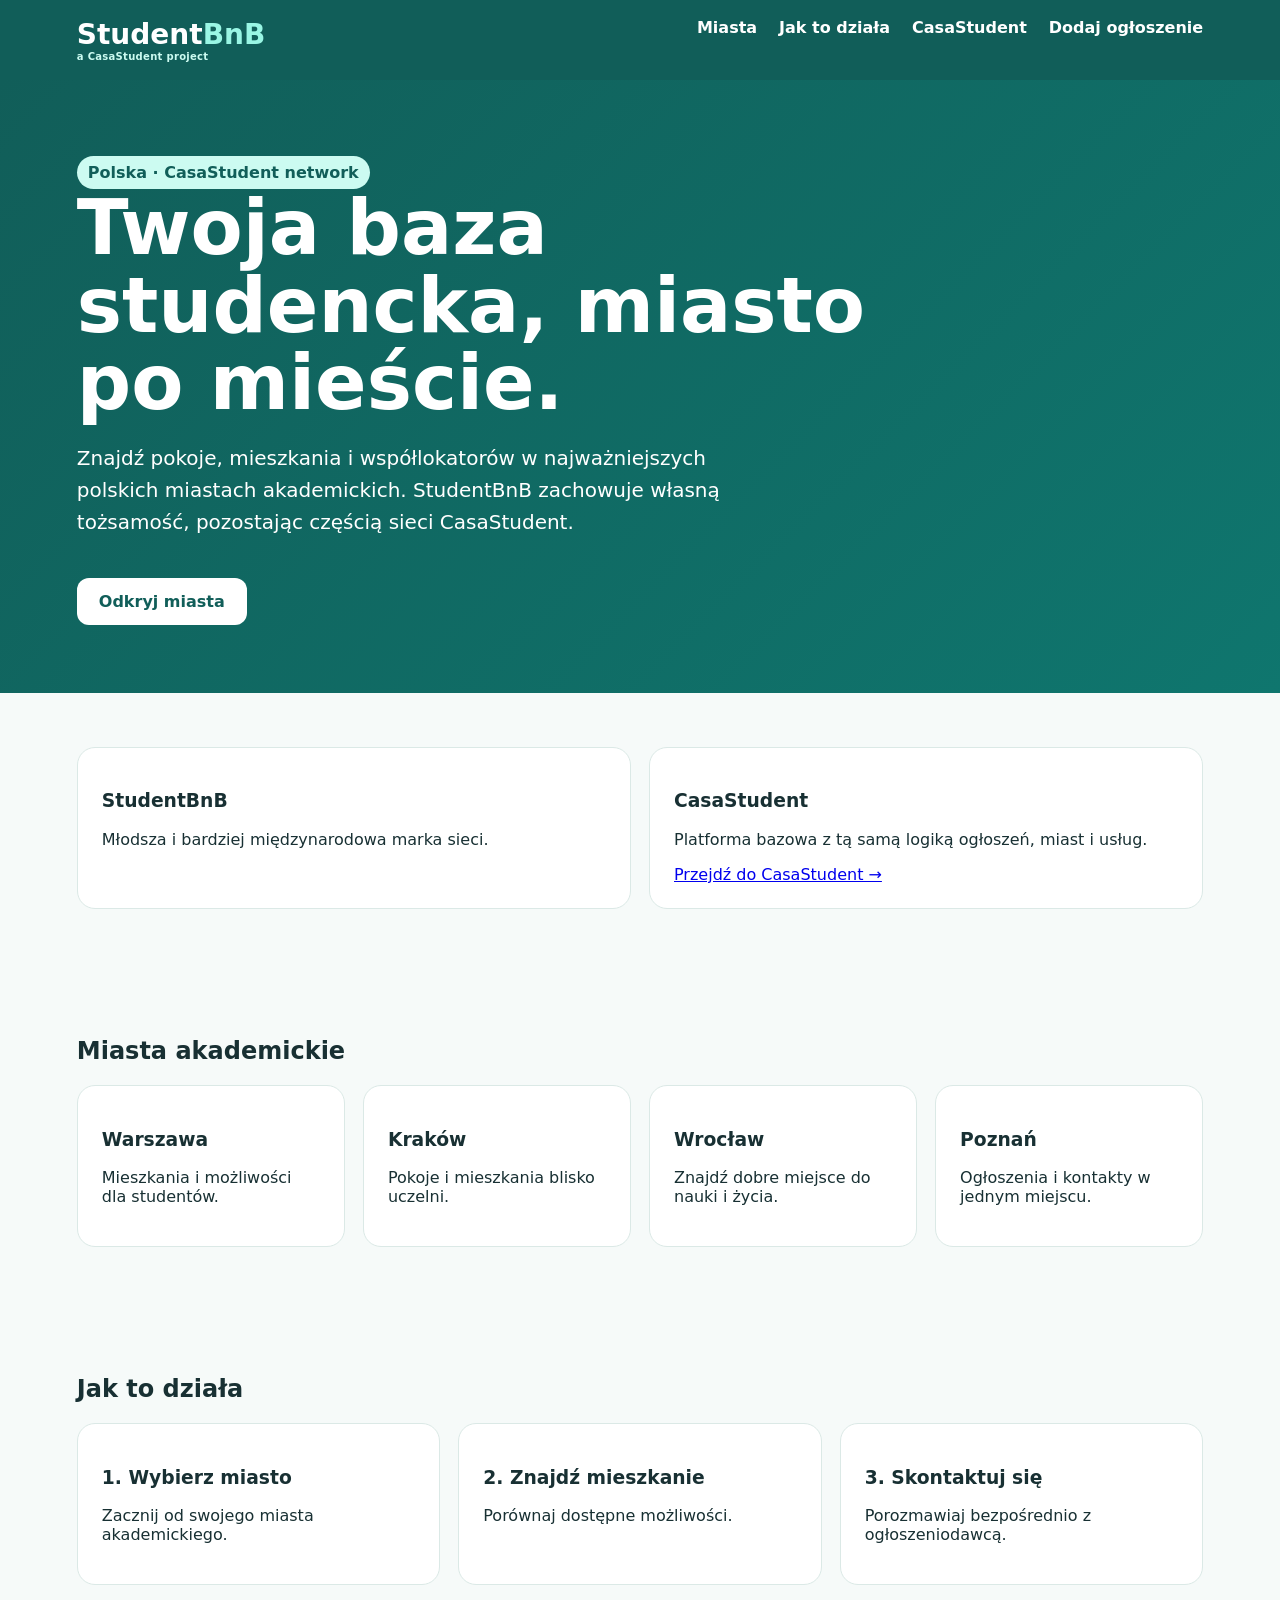
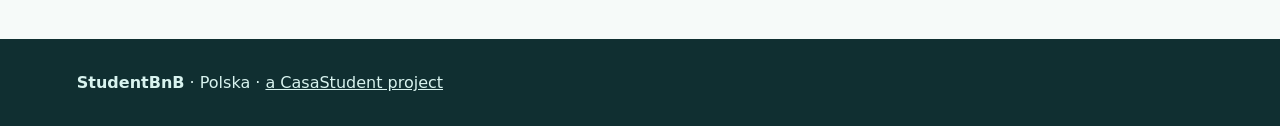
==== index.html @ 5cdc747b "Link StudentBnB Poland to CasaStudent family" ====
<!doctype html><html lang="pl"><head><meta charset="utf-8"><meta name="viewport" content="width=device-width,initial-scale=1"><meta name="theme-color" content="#0F766E"><title>StudentBnB Polska — a CasaStudent project</title><link rel="stylesheet" href="assets/css/style.css"></head><body><header><div class="brand">Student<span>BnB</span><small style="display:block;font-size:10px;font-weight:600;letter-spacing:.03em;color:#ccfbf1">a CasaStudent project</small></div><nav><a href="#miasta">Miasta</a><a href="#jak">Jak to działa</a><a href="https://casastudent.pl/">CasaStudent</a><a href="https://casastudent.pl/pubblica.html">Dodaj ogłoszenie</a></nav></header><main><section class="hero"><span class="pill">Polska · CasaStudent network</span><h1>Twoja baza studencka, miasto po mieście.</h1><p>Znajdź pokoje, mieszkania i współlokatorów w najważniejszych polskich miastach akademickich. StudentBnB zachowuje własną tożsamość, pozostając częścią sieci CasaStudent.</p><a class="cta" href="#miasta">Odkryj miasta</a></section><section class="section"><div class="grid"><article class="card"><h3>StudentBnB</h3><p>Młodsza i bardziej międzynarodowa marka sieci.</p></article><article class="card"><h3>CasaStudent</h3><p>Platforma bazowa z tą samą logiką ogłoszeń, miast i usług.</p><a href="https://casastudent.pl/">Przejdź do CasaStudent →</a></article></div></section><section class="section" id="miasta"><h2>Miasta akademickie</h2><div class="grid"><article class="card"><h3>Warszawa</h3><p>Mieszkania i możliwości dla studentów.</p></article><article class="card"><h3>Kraków</h3><p>Pokoje i mieszkania blisko uczelni.</p></article><article class="card"><h3>Wrocław</h3><p>Znajdź dobre miejsce do nauki i życia.</p></article><article class="card"><h3>Poznań</h3><p>Ogłoszenia i kontakty w jednym miejscu.</p></article></div></section><section class="section" id="jak"><h2>Jak to działa</h2><div class="grid"><article class="card"><h3>1. Wybierz miasto</h3><p>Zacznij od swojego miasta akademickiego.</p></article><article class="card"><h3>2. Znajdź mieszkanie</h3><p>Porównaj dostępne możliwości.</p></article><article class="card"><h3>3. Skontaktuj się</h3><p>Porozmawiaj bezpośrednio z ogłoszeniodawcą.</p></article></div></section></main><footer><strong>StudentBnB</strong> · Polska · <a style="color:inherit" href="https://casastudent.pl/">a CasaStudent project</a></footer></body></html>
---- assets/css/style.css ----
:root{--primary:#0F766E;--primary-dark:#115E59;--primary-light:#CCFBF1;--accent:#F97360;--ink:#183033;--bg:#f6faf9}*{box-sizing:border-box}body{margin:0;font-family:Inter,system-ui,sans-serif;background:var(--bg);color:var(--ink)}header{background:var(--primary-dark);color:#fff;padding:18px 6vw;display:flex;justify-content:space-between}.brand{font-size:28px;font-weight:800}.brand span{color:#99f6e4}nav a{color:#fff;text-decoration:none;margin-left:22px;font-weight:600}.hero{padding:76px 6vw 68px;background:linear-gradient(135deg,var(--primary-dark),var(--primary));color:#fff}.hero h1{max-width:820px;font-size:clamp(42px,6vw,76px);line-height:1.02;margin:0 0 18px}.hero p{max-width:680px;font-size:20px;line-height:1.6}.cta{display:inline-block;margin-top:20px;padding:14px 22px;background:#fff;color:var(--primary-dark);border-radius:12px;text-decoration:none;font-weight:800}.section{padding:54px 6vw}.grid{display:grid;grid-template-columns:repeat(auto-fit,minmax(220px,1fr));gap:18px}.card{background:#fff;border:1px solid #dbe9e6;border-radius:18px;padding:24px}.pill{display:inline-block;background:var(--primary-light);color:var(--primary-dark);padding:7px 11px;border-radius:999px;font-weight:700}footer{padding:34px 6vw;background:#102f31;color:#d8f3ef}@media(max-width:700px){header{flex-direction:column;gap:14px}nav a{margin:0 18px 0 0}}
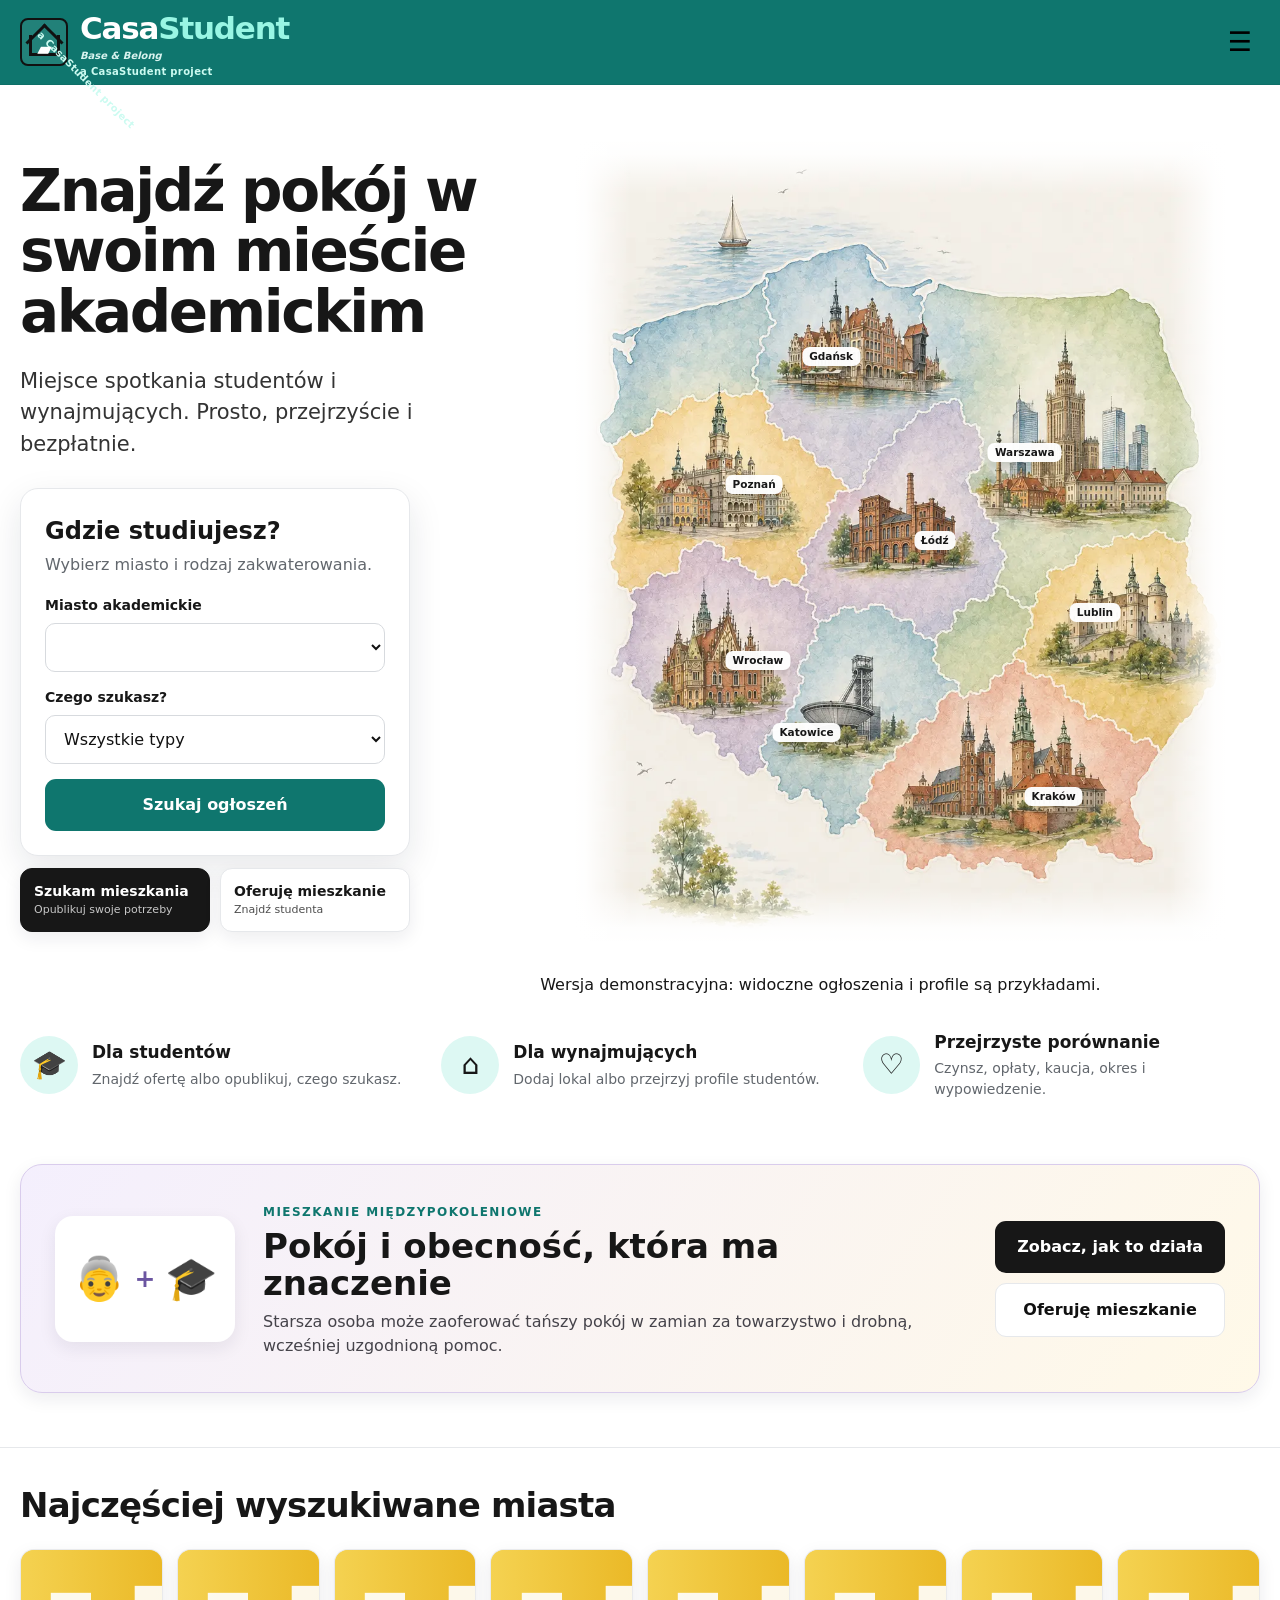
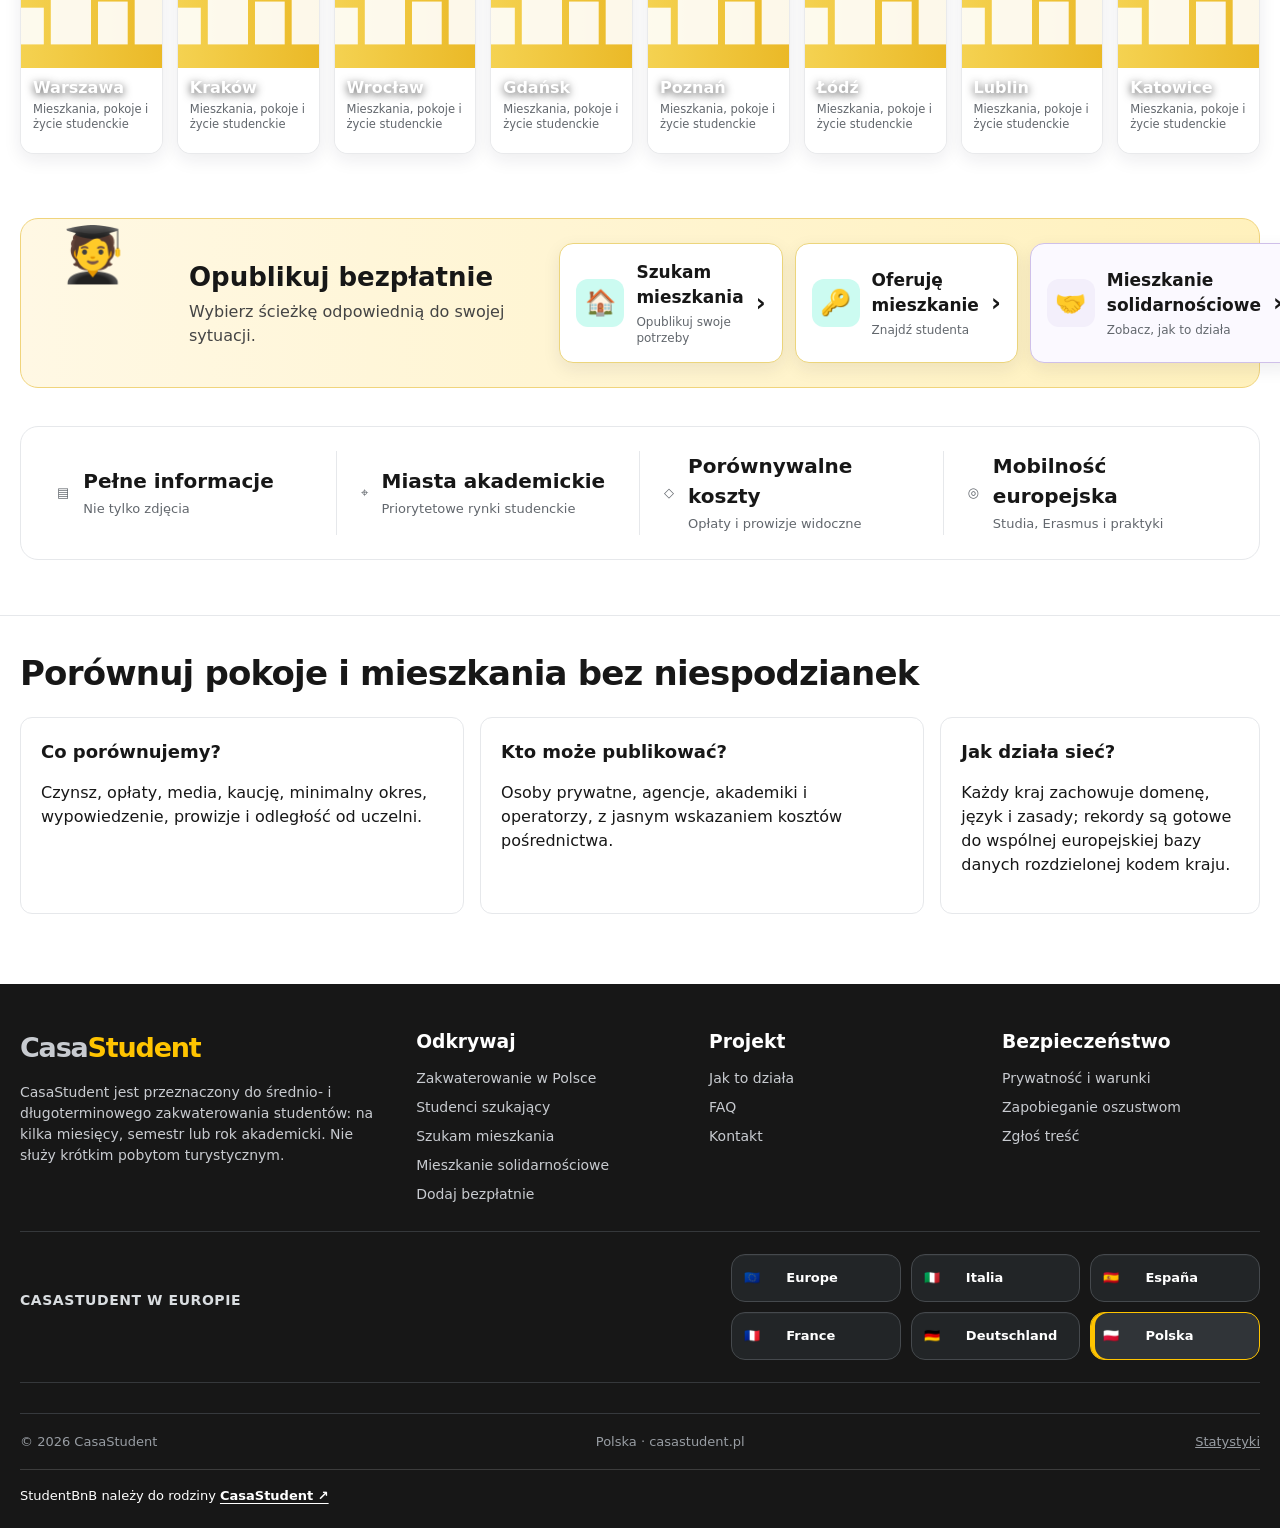
==== commit d0291e73: "Sync full CasaStudent structure with StudentBnB branding [skip ci]" ====
--- a/index.html
+++ b/index.html
@@ -1 +1,17 @@
-<!doctype html><html lang="pl"><head><meta charset="utf-8"><meta name="viewport" content="width=device-width,initial-scale=1"><meta name="theme-color" content="#0F766E"><title>StudentBnB Polska — a CasaStudent project</title><link rel="stylesheet" href="assets/css/style.css"></head><body><header><div class="brand">Student<span>BnB</span><small style="display:block;font-size:10px;font-weight:600;letter-spacing:.03em;color:#ccfbf1">a CasaStudent project</small></div><nav><a href="#miasta">Miasta</a><a href="#jak">Jak to działa</a><a href="https://casastudent.pl/">CasaStudent</a><a href="https://casastudent.pl/pubblica.html">Dodaj ogłoszenie</a></nav></header><main><section class="hero"><span class="pill">Polska · CasaStudent network</span><h1>Twoja baza studencka, miasto po mieście.</h1><p>Znajdź pokoje, mieszkania i współlokatorów w najważniejszych polskich miastach akademickich. StudentBnB zachowuje własną tożsamość, pozostając częścią sieci CasaStudent.</p><a class="cta" href="#miasta">Odkryj miasta</a></section><section class="section"><div class="grid"><article class="card"><h3>StudentBnB</h3><p>Młodsza i bardziej międzynarodowa marka sieci.</p></article><article class="card"><h3>CasaStudent</h3><p>Platforma bazowa z tą samą logiką ogłoszeń, miast i usług.</p><a href="https://casastudent.pl/">Przejdź do CasaStudent →</a></article></div></section><section class="section" id="miasta"><h2>Miasta akademickie</h2><div class="grid"><article class="card"><h3>Warszawa</h3><p>Mieszkania i możliwości dla studentów.</p></article><article class="card"><h3>Kraków</h3><p>Pokoje i mieszkania blisko uczelni.</p></article><article class="card"><h3>Wrocław</h3><p>Znajdź dobre miejsce do nauki i życia.</p></article><article class="card"><h3>Poznań</h3><p>Ogłoszenia i kontakty w jednym miejscu.</p></article></div></section><section class="section" id="jak"><h2>Jak to działa</h2><div class="grid"><article class="card"><h3>1. Wybierz miasto</h3><p>Zacznij od swojego miasta akademickiego.</p></article><article class="card"><h3>2. Znajdź mieszkanie</h3><p>Porównaj dostępne możliwości.</p></article><article class="card"><h3>3. Skontaktuj się</h3><p>Porozmawiaj bezpośrednio z ogłoszeniodawcą.</p></article></div></section></main><footer><strong>StudentBnB</strong> · Polska · <a style="color:inherit" href="https://casastudent.pl/">a CasaStudent project</a></footer></body></html>+<!doctype html><html lang="pl"><head><meta charset="utf-8"><meta name="viewport" content="width=device-width,initial-scale=1"><meta name="theme-color" content="#0F766E"><link rel="stylesheet" href="assets/css/style.css"><link rel="stylesheet" href="assets/css/country.css?v=20260829-city-image-fix"><link rel="stylesheet" href="assets/css/poland-map-fix.css?v=20260826-map1"><title>Znajdź pokój w swoim mieście akademickim | CasaStudent</title><meta name="description" content="Miejsce spotkania studentów i wynajmujących. Prosto, przejrzyście i bezpłatnie."><link rel="canonical" href="https://casastudent.pl/"><link rel="stylesheet" href="assets/css/studentbnb-brand.css?v=1"></head><body><header class="site-header"><div class="container header-inner">
+<a class="brand" href="index.html" aria-label="CasaStudent home"><span class="brand-icon" aria-hidden="true"><span class="brand-cap">▰</span></span><span>Student<strong>BnB</strong><small>Znajdź pokój. Poznaj swoje miasto.</small></span></a>
+<button class="menu-button" aria-label="Menu" aria-expanded="false">☰</button>
+<nav class="main-nav" aria-label="Główna nawigacja"><a href="index.html#how">Jak to działa</a><a href="studenci.html">Studenci szukający</a><a class="nav-social-link" href="mieszkanie-miedzypokoleniowe.html">Mieszkanie solidarnościowe</a><a href="index.html#faq">FAQ</a><a href="index.html#contact">Kontakt</a><a class="nav-feature-link" href="szukam.html">Szukam mieszkania</a><a class="header-cta" href="dodaj-ogloszenie.html">Dodaj bezpłatnie</a><a class="account-link" href="#" data-login>♙ <span data-account-label>Zaloguj się</span></a></nav>
+</div></header><main><section class="home-hero"><div class="container hero-grid"><div class="hero-copy"><h1>Znajdź pokój w swoim mieście akademickim</h1><p>Miejsce spotkania studentów i wynajmujących. Prosto, przejrzyście i bezpłatnie.</p><form class="search-card" id="home-search"><h2>Gdzie studiujesz?</h2><p>Wybierz miasto i rodzaj zakwaterowania.</p><div class="field"><label for="home-city">Miasto akademickie</label><select id="home-city" name="city"></select></div><div class="field"><label for="home-type">Czego szukasz?</label><select id="home-type" name="type"><option value="">Wszystkie typy</option><option value="Pokój jednoosobowy">Pokój jednoosobowy</option><option value="Miejsce w pokoju współdzielonym">Miejsce w pokoju współdzielonym</option><option value="Kawalerka">Kawalerka</option><option value="Mieszkanie jednopokojowe">Mieszkanie jednopokojowe</option><option value="Mieszkanie">Mieszkanie</option></select></div><button class="btn btn-yellow btn-block" type="submit">Szukaj ogłoszeń</button></form><div class="hero-market-actions"><a href="szukam.html"><strong>Szukam mieszkania</strong><small>Opublikuj swoje potrzeby</small></a><a href="dodaj-ogloszenie.html"><strong>Oferuję mieszkanie</strong><small>Znajdź studenta</small></a></div></div>
+<div class="map-stage country-market-map"><div class="market-map-top"><div><h2>Rynki akademickie w Polsce</h2><p>Szybki dostęp do miast wybranych do pierwszego uruchomienia.</p></div><span class="market-country-code">PL</span></div><div class="market-map-canvas"><div class="market-map-visual" style="--map-ratio:1024 / 1260"><img class="market-map-image" src="assets/img/country-map-watercolor-v2.webp?v=20260824-map2" alt="Ilustrowana akwarelowa mapa Polski z głównymi miastami akademickimi i zabytkami" draggable="false" decoding="async"><a class="map-city-marker label-left" style="--x:45.00%;--y:27.00%" href="miasto.html?city=gdansk" aria-label="Gdańsk" title="Gdańsk"><span>Gdańsk</span></a><a class="map-city-marker label-right" style="--x:22.00%;--y:43.00%" href="miasto.html?city=poznan" aria-label="Poznań" title="Poznań"><span>Poznań</span></a><a class="map-city-marker label-left" style="--x:76.00%;--y:39.00%" href="miasto.html?city=warszawa" aria-label="Warszawa" title="Warszawa"><span>Warszawa</span></a><a class="map-city-marker label-right" style="--x:51.00%;--y:50.00%" href="miasto.html?city=lodz" aria-label="Łódź" title="Łódź"><span>Łódź</span></a><a class="map-city-marker label-right" style="--x:22.00%;--y:65.00%" href="miasto.html?city=wroclaw" aria-label="Wrocław" title="Wrocław"><span>Wrocław</span></a><a class="map-city-marker label-left" style="--x:85.00%;--y:59.00%" href="miasto.html?city=lublin" aria-label="Lublin" title="Lublin"><span>Lublin</span></a><a class="map-city-marker label-left" style="--x:42.00%;--y:74.00%" href="miasto.html?city=katowice" aria-label="Katowice" title="Katowice"><span>Katowice</span></a><a class="map-city-marker label-right" style="--x:68.00%;--y:82.00%" href="miasto.html?city=krakow" aria-label="Kraków" title="Kraków"><span>Kraków</span></a></div></div><div class="market-map-note"><strong>Gotowe do wspólnej europejskiej bazy danych</strong><span>countryCode = PL</span></div></div></div>
+<div class="container value-strip" id="how"><div class="value-item"><span class="icon-circle">🎓</span><div><h3>Dla studentów</h3><p>Znajdź ofertę albo opublikuj, czego szukasz.</p></div></div><div class="value-item"><span class="icon-circle">⌂</span><div><h3>Dla wynajmujących</h3><p>Dodaj lokal albo przejrzyj profile studentów.</p></div></div><div class="value-item"><span class="icon-circle">♡</span><div><h3>Przejrzyste porównanie</h3><p>Czynsz, opłaty, kaucja, okres i wypowiedzenie.</p></div></div></div></section>
+<section class="solidarity-home"><div class="container solidarity-home-grid"><div class="solidarity-visual" aria-hidden="true"><span>👵</span><b>+</b><span>🎓</span></div><div><span class="kicker">Mieszkanie międzypokoleniowe</span><h2>Pokój i obecność, która ma znaczenie</h2><p>Starsza osoba może zaoferować tańszy pokój w zamian za towarzystwo i drobną, wcześniej uzgodnioną pomoc.</p></div><div class="solidarity-actions"><a class="btn btn-dark" href="mieszkanie-miedzypokoleniowe.html">Zobacz, jak to działa</a><a class="btn btn-white" href="dodaj-ogloszenie.html?formula=intergenerational">Oferuję mieszkanie</a></div></div></section>
+<section class="city-section"><div class="container"><h2 class="section-title">Najczęściej wyszukiwane miasta</h2><div class="city-grid"><a class="city-card" href="miasto.html?city=warszawa"><img src="assets/img/room-1.webp" alt=""><strong>Warszawa</strong></a><a class="city-card" href="miasto.html?city=krakow"><img src="assets/img/room-2.webp" alt=""><strong>Kraków</strong></a><a class="city-card" href="miasto.html?city=wroclaw"><img src="assets/img/room-3.webp" alt=""><strong>Wrocław</strong></a><a class="city-card" href="miasto.html?city=gdansk"><img src="assets/img/room-4.webp" alt=""><strong>Gdańsk</strong></a><a class="city-card" href="miasto.html?city=poznan"><img src="assets/img/room-5.webp" alt=""><strong>Poznań</strong></a><a class="city-card" href="miasto.html?city=lodz"><img src="assets/img/room-6.webp" alt=""><strong>Łódź</strong></a><a class="city-card" href="miasto.html?city=lublin"><img src="assets/img/room-7.webp" alt=""><strong>Lublin</strong></a><a class="city-card" href="miasto.html?city=katowice"><img src="assets/img/room-1.webp" alt=""><strong>Katowice</strong></a></div></div></section>
+<section class="container"><div class="publish-banner"><div class="student-illustration" aria-hidden="true" style="background:none;font-size:54px">🧑‍🎓</div><div><h3>Opublikuj bezpłatnie</h3><p>Wybierz ścieżkę odpowiednią do swojej sytuacji.</p></div><div class="publish-choice-grid"><a class="publish-choice" href="szukam.html"><span class="choice-icon">🏠</span><span><strong>Szukam mieszkania</strong><small>Opublikuj swoje potrzeby</small></span><b>›</b></a><a class="publish-choice" href="dodaj-ogloszenie.html"><span class="choice-icon">🔑</span><span><strong>Oferuję mieszkanie</strong><small>Znajdź studenta</small></span><b>›</b></a><a class="publish-choice solidarity-choice" href="mieszkanie-miedzypokoleniowe.html"><span class="choice-icon">🤝</span><span><strong>Mieszkanie solidarnościowe</strong><small>Zobacz, jak to działa</small></span><b>›</b></a></div></div>
+<div class="stats-strip"><div class="stat"><span class="stat-icon">▤</span><div><strong>Pełne informacje</strong><span>Nie tylko zdjęcia</span></div></div><div class="stat"><span class="stat-icon">⌖</span><div><strong>Miasta akademickie</strong><span>Priorytetowe rynki studenckie</span></div></div><div class="stat"><span class="stat-icon">◇</span><div><strong>Porównywalne koszty</strong><span>Opłaty i prowizje widoczne</span></div></div><div class="stat"><span class="stat-icon">◎</span><div><strong>Mobilność europejska</strong><span>Studia, Erasmus i praktyki</span></div></div></div></section>
+<section class="city-section" id="faq"><div class="container"><h2 class="section-title">Porównuj pokoje i mieszkania bez niespodzianek</h2><div class="detail-grid"><article class="info-card"><h2>Co porównujemy?</h2><p>Czynsz, opłaty, media, kaucję, minimalny okres, wypowiedzenie, prowizje i odległość od uczelni.</p></article><article class="info-card"><h2>Kto może publikować?</h2><p>Osoby prywatne, agencje, akademiki i operatorzy, z jasnym wskazaniem kosztów pośrednictwa.</p></article><article class="info-card"><h2>Jak działa sieć?</h2><p>Każdy kraj zachowuje domenę, język i zasady; rekordy są gotowe do wspólnej europejskiej bazy danych rozdzielonej kodem kraju.</p></article></div></div></section></main><footer class="site-footer" id="contact"><div class="container"><div class="footer-grid">
+<div><a class="brand" href="index.html" style="font-size:27px"><span>Student<strong>BnB</strong></span></a><p>Miejsce spotkania studentów i wynajmujących. Prosto, przejrzyście i bezpłatnie.</p></div>
+<div><h3>Odkrywaj</h3><div class="footer-links"><a href="miasto.html">Zakwaterowanie w Polsce</a><a href="studenci.html">Studenci szukający</a><a href="szukam.html">Szukam mieszkania</a><a href="mieszkanie-miedzypokoleniowe.html">Mieszkanie solidarnościowe</a><a href="dodaj-ogloszenie.html">Dodaj bezpłatnie</a></div></div>
+<div><h3>Projekt</h3><div class="footer-links"><a href="index.html#how">Jak to działa</a><a href="index.html#faq">FAQ</a><a href="index.html#contact">Kontakt</a></div></div>
+<div><h3>Bezpieczeństwo</h3><div class="footer-links"><a href="prywatnosc.html">Prywatność i warunki</a><a href="prywatnosc.html#security">Zapobieganie oszustwom</a><a href="mailto:zgloszenia@casastudent.pl">Zgłoś treść</a></div></div>
+</div><div class="footer-international"><strong>CasaStudent w Europie</strong><div class="footer-country-links" data-network></div></div><div class="footer-bottom"><span>© 2026 CasaStudent</span><span>Polska · casastudent.pl</span></div></div></footer><div class="modal-backdrop" id="login-modal" role="dialog" aria-modal="true" aria-labelledby="login-title"><div class="modal"><button class="modal-close" data-close-modal aria-label="Zamknij">×</button><h2 id="login-title">Zaloguj się</h2><p>Sprawdź email, aby zakończyć weryfikację.</p><form id="login-form"><div class="field"><label for="login-email">Email</label><input id="login-email" name="email" type="email" required autocomplete="email" placeholder="name@email.com"></div><button class="btn btn-yellow btn-block" type="submit">Potwierdź i kontynuuj</button></form></div></div><div id="toast" class="toast" role="status" aria-live="polite"></div><script src="assets/js/config.js?v=20260830-single-city-photo"></script><script src="assets/js/data.js"></script><script src="assets/js/api.js"></script><script src="assets/js/app.js?v=20260828-footer-links"></script><script src="assets/js/studentbnb-brand.js?v=1"></script></body></html>
--- a/assets/css/style.css
+++ b/assets/css/style.css
@@ -1 +1,542 @@
-:root{--primary:#0F766E;--primary-dark:#115E59;--primary-light:#CCFBF1;--accent:#F97360;--ink:#183033;--bg:#f6faf9}*{box-sizing:border-box}body{margin:0;font-family:Inter,system-ui,sans-serif;background:var(--bg);color:var(--ink)}header{background:var(--primary-dark);color:#fff;padding:18px 6vw;display:flex;justify-content:space-between}.brand{font-size:28px;font-weight:800}.brand span{color:#99f6e4}nav a{color:#fff;text-decoration:none;margin-left:22px;font-weight:600}.hero{padding:76px 6vw 68px;background:linear-gradient(135deg,var(--primary-dark),var(--primary));color:#fff}.hero h1{max-width:820px;font-size:clamp(42px,6vw,76px);line-height:1.02;margin:0 0 18px}.hero p{max-width:680px;font-size:20px;line-height:1.6}.cta{display:inline-block;margin-top:20px;padding:14px 22px;background:#fff;color:var(--primary-dark);border-radius:12px;text-decoration:none;font-weight:800}.section{padding:54px 6vw}.grid{display:grid;grid-template-columns:repeat(auto-fit,minmax(220px,1fr));gap:18px}.card{background:#fff;border:1px solid #dbe9e6;border-radius:18px;padding:24px}.pill{display:inline-block;background:var(--primary-light);color:var(--primary-dark);padding:7px 11px;border-radius:999px;font-weight:700}footer{padding:34px 6vw;background:#102f31;color:#d8f3ef}@media(max-width:700px){header{flex-direction:column;gap:14px}nav a{margin:0 18px 0 0}}+
+:root{
+  --yellow:#ffc400;
+  --yellow-dark:#e9ad00;
+  --yellow-soft:#fff7d8;
+  --ink:#171717;
+  --muted:#62676d;
+  --line:#e6e8eb;
+  --paper:#ffffff;
+  --green:#159447;
+  --green-soft:#eaf8ef;
+  --orange:#e98200;
+  --orange-soft:#fff2df;
+  --blue:#168bd2;
+  --violet:#6b55a1;
+  --violet-soft:#f3effb;
+  --shadow:0 12px 35px rgba(20,31,45,.10);
+  --shadow-sm:0 6px 18px rgba(20,31,45,.08);
+  --radius:18px;
+  --max:1240px;
+}
+*{box-sizing:border-box}
+html{scroll-behavior:smooth}
+body{margin:0;font-family:Inter,ui-sans-serif,system-ui,-apple-system,BlinkMacSystemFont,"Segoe UI",sans-serif;color:var(--ink);background:#fff;line-height:1.5}
+img{max-width:100%;display:block}
+a{color:inherit;text-decoration:none}
+button,input,select,textarea{font:inherit}
+button{cursor:pointer}
+.container{width:min(var(--max),calc(100% - 40px));margin-inline:auto}
+.visually-hidden{position:absolute!important;width:1px;height:1px;padding:0;margin:-1px;overflow:hidden;clip:rect(0,0,0,0);white-space:nowrap;border:0}
+.hidden{display:none!important}
+
+/* Header */
+.site-header{position:sticky;top:0;z-index:50;background:var(--yellow);border-bottom:1px solid rgba(0,0,0,.06)}
+.header-inner{height:84px;display:flex;align-items:center;gap:28px}
+.brand{display:flex;align-items:center;gap:12px;font-size:31px;font-weight:900;letter-spacing:-1.2px;white-space:nowrap}
+.brand-icon{width:48px;height:48px;border:2.5px solid #111;border-radius:8px;display:grid;place-items:center;position:relative;background:rgba(255,255,255,.08)}
+.brand-icon:before{content:"";width:25px;height:18px;border:3px solid #111;border-top:0;position:absolute;bottom:8px}
+.brand-icon:after{content:"";position:absolute;width:24px;height:24px;border-left:3px solid #111;border-top:3px solid #111;transform:rotate(45deg);top:8px}
+.brand-cap{position:absolute;z-index:2;font-size:19px;top:14px}
+.brand strong{color:white;text-shadow:0 1px 0 rgba(0,0,0,.08)}
+.brand small{display:block;font-size:10px;font-weight:600;letter-spacing:0;color:#373737;margin-top:-4px}
+.main-nav{margin-left:auto;display:flex;align-items:center;gap:18px;font-size:15px;font-weight:650}
+.main-nav a:hover{text-decoration:underline;text-underline-offset:5px}
+.header-cta{background:#fff;padding:15px 22px;border-radius:10px;box-shadow:var(--shadow-sm);font-weight:800!important;text-decoration:none!important}
+.publish-menu{position:relative}
+.publish-menu>.header-cta{display:flex;align-items:center;gap:8px;white-space:nowrap}
+.publish-menu>.header-cta:after{content:"▾";font-size:12px;transition:.18s transform}
+.publish-menu.open>.header-cta:after{transform:rotate(180deg)}
+.publish-choice-menu{position:absolute;right:0;top:calc(100% + 10px);z-index:80;width:340px;padding:8px;background:#fff;border:1px solid var(--line);border-radius:14px;box-shadow:0 18px 45px rgba(20,31,45,.18)}
+.publish-choice-menu[hidden]{display:none}
+.publish-choice-menu a{display:grid;grid-template-columns:42px 1fr auto;align-items:center;gap:11px;padding:13px;border-radius:10px;color:#171717;text-decoration:none!important}
+.publish-choice-menu a:hover,.publish-choice-menu a:focus{background:var(--yellow-soft);text-decoration:none}
+.publish-choice-menu .choice-icon{width:42px;height:42px;border-radius:10px;background:#fff0b8;display:grid;place-items:center;font-size:22px}
+.publish-choice-menu strong{display:block;font-size:15px}
+.publish-choice-menu small{display:block;color:var(--muted);font-weight:500;line-height:1.3;margin-top:2px}
+.publish-choice-menu b{font-size:21px}
+.account-link{display:flex;align-items:center;gap:8px}
+.menu-button{display:none;border:0;background:transparent;font-size:27px;padding:8px}
+
+/* Common */
+.btn{border:0;border-radius:11px;padding:14px 22px;font-weight:800;display:inline-flex;align-items:center;justify-content:center;gap:9px;transition:.2s transform,.2s box-shadow,.2s background}
+.btn:hover{transform:translateY(-1px);box-shadow:var(--shadow-sm)}
+.btn-yellow{background:var(--yellow);color:#111}
+.btn-dark{background:#171717;color:#fff}
+.btn-white{background:#fff;color:#111;border:1px solid var(--line)}
+.btn-green{background:#13a34a;color:#fff}
+.btn-blue{background:#168bd2;color:#fff}
+.btn-block{width:100%}
+.section-title{font-size:34px;line-height:1.15;margin:0 0 24px;letter-spacing:-.8px}
+.kicker{text-transform:uppercase;letter-spacing:.12em;font-weight:850;color:#997100;font-size:12px}
+.card{border:1px solid var(--line);background:#fff;border-radius:var(--radius);box-shadow:var(--shadow-sm)}
+.pill{display:inline-flex;align-items:center;gap:6px;background:#eef3f7;color:#4b5967;padding:5px 10px;border-radius:999px;font-size:12px;font-weight:700}
+.notice{border-radius:12px;padding:14px 16px;background:var(--yellow-soft);border:1px solid #f4dd82}
+.icon-circle{width:58px;height:58px;border-radius:50%;display:grid;place-items:center;background:#fff4cc;font-size:28px}
+.breadcrumb{background:var(--yellow);border-top:1px solid rgba(0,0,0,.05);font-size:14px}
+.breadcrumb .container{height:44px;display:flex;align-items:center;gap:9px}
+.breadcrumb a{font-weight:650}
+
+/* Homepage */
+.home-hero{padding:48px 0 20px;overflow:hidden}
+.hero-grid{display:grid;grid-template-columns:minmax(360px,.82fr) minmax(560px,1.18fr);align-items:start;gap:20px}
+.hero-copy{padding-top:28px;position:relative;z-index:2}
+.hero-copy h1{font-size:58px;line-height:1.04;letter-spacing:-2.4px;margin:0 0 24px;max-width:540px}
+.hero-copy h1 span{color:var(--yellow-dark)}
+.hero-copy>p{font-size:21px;max-width:430px;margin:0 0 28px;color:#333}
+.search-card{width:min(390px,100%);padding:24px;border-radius:18px;background:#fff;border:1px solid var(--line);box-shadow:var(--shadow)}
+.search-card h2{font-size:24px;margin:0 0 4px}
+.search-card p{margin:0 0 18px;color:var(--muted)}
+.field{display:grid;gap:7px;margin-bottom:15px}
+.field label,.field-label{font-weight:750;font-size:14px}
+.field input,.field select,.field textarea,.select-control{width:100%;border:1px solid #d7dade;border-radius:10px;padding:13px 14px;background:#fff;color:#111;outline:none}
+.field input:focus,.field select:focus,.field textarea:focus{border-color:#e6b400;box-shadow:0 0 0 4px rgba(255,196,0,.16)}
+.explore-map{display:flex;align-items:center;gap:12px;margin-top:24px;color:#424242}
+.hero-market-actions{width:min(390px,100%);display:grid;grid-template-columns:1fr 1fr;gap:10px;margin-top:12px}
+.hero-market-actions a{padding:12px 13px;border-radius:12px;border:1px solid var(--line);background:#fff;box-shadow:var(--shadow-sm)}
+.hero-market-actions a:first-child{background:#171717;color:#fff;border-color:#171717}
+.hero-market-actions strong,.hero-market-actions small{display:block}
+.hero-market-actions strong{font-size:14px}
+.hero-market-actions small{font-size:11px;color:inherit;opacity:.76}
+.explore-arrow{font-size:39px;transform:rotate(-15deg)}
+.map-stage{position:relative;aspect-ratio:689/845;min-height:0;margin-top:-8px}
+.map-stage img{width:100%;height:100%;object-fit:contain;object-position:center top;filter:drop-shadow(0 12px 16px rgba(45,65,85,.07))}
+.map-hotspot{position:absolute;border:0;background:rgba(255,196,0,.001);border-radius:18px;z-index:2}
+.map-hotspot:hover,.map-hotspot:focus{outline:4px solid rgba(255,196,0,.35);background:rgba(255,196,0,.10)}
+.hot-milano{left:9%;top:6%;width:25%;height:14%}
+.hot-torino{left:0;top:18%;width:23%;height:15%}
+.hot-trento{left:37%;top:5%;width:20%;height:12%}
+.hot-padova{left:52%;top:16%;width:23%;height:14%}
+.hot-trieste{left:69%;top:18%;width:20%;height:14%}
+.hot-bologna{left:43%;top:28%;width:22%;height:13%}
+.hot-pisa{left:16%;top:39%;width:19%;height:14%}
+.hot-firenze{left:40%;top:41%;width:21%;height:13%}
+.hot-ancona{left:65%;top:41%;width:21%;height:13%}
+.hot-roma{left:41%;top:57%;width:22%;height:13%}
+.hot-bari{left:80%;top:58%;width:20%;height:13%}
+.hot-napoli{left:63%;top:72%;width:21%;height:13%}
+.hot-cagliari{left:8%;top:73%;width:22%;height:13%}
+.hot-palermo{left:48%;top:88%;width:23%;height:12%}
+.value-strip{display:grid;grid-template-columns:repeat(3,1fr);gap:24px;margin-top:14px;position:relative;z-index:3;padding-bottom:44px}
+.value-item{display:flex;gap:14px;align-items:center}
+.value-item h3{font-size:17px;margin:0 0 3px}
+.value-item p{font-size:14px;margin:0;color:var(--muted)}
+.city-section{border-top:1px solid var(--line);padding:38px 0 54px}
+.city-grid{display:grid;grid-template-columns:repeat(8,1fr);gap:14px}
+.city-card{position:relative;border-radius:16px;overflow:hidden;aspect-ratio:.68;box-shadow:var(--shadow-sm);transition:.2s transform}
+.city-card:hover{transform:translateY(-4px)}
+.city-card img{width:100%;height:100%;object-fit:cover}
+.city-card:after{display:none}
+.city-card strong{position:absolute;width:1px;height:1px;overflow:hidden;clip:rect(0 0 0 0);white-space:nowrap}
+.publish-banner{margin:10px 0 38px;background:linear-gradient(90deg,#fff8e4,#fff1bd);border:1px solid #f0d47c;border-radius:18px;display:grid;grid-template-columns:120px minmax(220px,.75fr) minmax(480px,1.45fr);align-items:center;gap:22px;padding:22px 26px;min-height:170px}
+.student-illustration{width:96px;height:96px;justify-self:center;background:url("../img/student-publish.svg") center/contain no-repeat;font-size:0;line-height:0}
+.publish-banner h3{font-size:26px;margin:0 0 3px}
+.publish-banner p{margin:0;color:#444}
+.publish-choice-grid{display:grid;grid-template-columns:repeat(3,1fr);gap:12px}
+.publish-choice{min-height:104px;display:grid;grid-template-columns:48px 1fr auto;align-items:center;gap:12px;padding:16px;background:#fff;border:1px solid #ecd57c;border-radius:14px;box-shadow:var(--shadow-sm);transition:.18s transform,.18s border-color,.18s box-shadow}
+.publish-choice:hover,.publish-choice:focus{transform:translateY(-2px);border-color:#d5ad00;box-shadow:var(--shadow)}
+.publish-choice .choice-icon{width:48px;height:48px;display:grid;place-items:center;border-radius:12px;background:var(--yellow-soft);font-size:25px}
+.publish-choice strong{display:block;font-size:17px}
+.publish-choice small{display:block;color:var(--muted);font-size:12px;line-height:1.35;margin-top:3px}
+.publish-choice b{font-size:24px}
+.publish-choice.solidarity-choice{border-color:#cfc0e9;background:#fbf9ff}
+.publish-choice.solidarity-choice .choice-icon{background:var(--violet-soft)}
+.solidarity-home{padding:0 0 54px}
+.solidarity-home-grid{display:grid;grid-template-columns:180px minmax(0,1fr) auto;align-items:center;gap:28px;padding:34px;border-radius:22px;background:linear-gradient(125deg,#f4effd,#fff9e8);border:1px solid #d9ccec;box-shadow:var(--shadow-sm)}
+.solidarity-visual{height:126px;border-radius:18px;background:#fff;display:flex;align-items:center;justify-content:center;gap:10px;font-size:42px;box-shadow:var(--shadow-sm)}
+.solidarity-visual b{font-size:25px;color:var(--violet)}
+.solidarity-home h2{font-size:34px;margin:5px 0 8px;line-height:1.08}
+.solidarity-home p{max-width:700px;margin:0;color:#45434a}
+.solidarity-points{display:flex;gap:14px;flex-wrap:wrap;margin-top:14px;font-size:13px;font-weight:800;color:#554171}
+.solidarity-actions{display:grid;gap:10px;min-width:220px}
+.solidarity-page-hero{padding:64px 0;background:linear-gradient(120deg,#f2ecfb,#fff8df);border-bottom:1px solid #d9ccec}
+.solidarity-page-grid{display:grid;grid-template-columns:minmax(0,1fr) 380px;gap:50px;align-items:center}
+.solidarity-page-hero h1{font-size:54px;line-height:1.02;margin:8px 0 18px;letter-spacing:-1.8px}
+.solidarity-page-hero p{font-size:19px;color:#45434a;max-width:720px}
+.solidarity-page-actions{display:flex;gap:11px;flex-wrap:wrap;margin-top:24px}
+.solidarity-card-visual{background:#fff;border:1px solid #d9ccec;border-radius:24px;padding:30px;box-shadow:var(--shadow);text-align:center}
+.solidarity-card-visual .solidarity-visual{margin-bottom:18px}
+.solidarity-card-visual strong{font-size:22px;display:block}
+.solidarity-card-visual p{font-size:14px;margin:8px 0 0}
+.solidarity-content{padding:52px 0}
+.solidarity-steps{display:grid;grid-template-columns:repeat(4,1fr);gap:16px;margin-top:24px}
+.solidarity-step{padding:22px;border:1px solid var(--line);border-radius:16px;background:#fff}
+.solidarity-step b{width:38px;height:38px;border-radius:50%;display:grid;place-items:center;background:var(--violet-soft);color:var(--violet);margin-bottom:13px}
+.solidarity-step h3{margin:0 0 6px}
+.solidarity-step p{margin:0;color:var(--muted);font-size:14px}
+.solidarity-safety{margin-top:34px;display:grid;grid-template-columns:1fr 1fr;gap:18px}
+.solidarity-safety .info-card:first-child{background:var(--green-soft);border-color:#b9dfc7}
+.solidarity-safety .info-card:last-child{background:#fff4f0;border-color:#efc8bb}
+.solidarity-example-list{display:grid;grid-template-columns:repeat(2,1fr);gap:10px;margin-top:15px}
+.solidarity-example-list span{padding:12px;border-radius:10px;background:#fff;border:1px solid rgba(0,0,0,.08);font-size:13px;font-weight:700}
+.stats-strip{display:grid;grid-template-columns:repeat(4,1fr);border:1px solid var(--line);border-radius:18px;padding:24px 12px;margin-bottom:55px}
+.stat{display:flex;align-items:center;gap:14px;padding:0 24px;border-right:1px solid var(--line)}
+.stat:last-child{border-right:0}
+.stat-icon{font-size:30px}
+.stat strong{display:block;font-size:20px}
+.stat span{color:var(--muted);font-size:13px}
+
+/* City page */
+.city-hero{position:relative;min-height:330px;background:#f9efc8;overflow:hidden}
+.city-hero-bg{position:absolute;inset:0 0 0 38%;background-size:cover;background-position:center}
+.city-hero-bg:before{content:"";position:absolute;inset:0;background:linear-gradient(90deg,#fff3c4 0%,rgba(255,243,196,.9) 10%,rgba(255,243,196,0) 56%)}
+.city-hero .container{position:relative;z-index:2;padding-top:48px;padding-bottom:48px}
+.city-hero h1{font-size:52px;margin:0 0 4px}
+.city-hero h2{font-size:21px;margin:0 0 12px}
+.city-hero p{max-width:390px;font-size:17px}
+.filters{position:sticky;top:84px;z-index:20;background:#fff;border-bottom:1px solid var(--line);box-shadow:0 7px 18px rgba(20,31,45,.05)}
+.filter-grid{display:grid;grid-template-columns:1.2fr 1.2fr 1fr 1fr 1fr 1.1fr;gap:12px;padding:20px 0}
+.filter-grid label{font-size:12px;font-weight:800;display:grid;gap:6px}
+.filter-grid select,.filter-grid input{border:1px solid var(--line);padding:11px;border-radius:8px;background:#fff;min-width:0}
+.city-filter-grid{grid-template-columns:1.15fr 1.1fr .85fr .85fr 1fr 1fr 1fr}
+.results-bar{display:flex;align-items:center;justify-content:space-between;margin:30px 0 16px;color:var(--muted)}
+.listings{display:grid;gap:12px;padding-bottom:30px}
+.listing-card{border:1px solid var(--line);display:grid;grid-template-columns:250px 1fr 190px 46px;border-radius:12px;overflow:hidden;background:#fff;min-height:154px;transition:.18s box-shadow,.18s transform}
+.listing-card:hover{box-shadow:var(--shadow);transform:translateY(-1px)}
+.listing-image{width:100%;height:100%;min-height:154px;object-fit:cover}
+.listing-main{padding:18px 22px}
+.listing-title-row{display:flex;align-items:center;gap:10px;flex-wrap:wrap}
+.listing-main h3{margin:0;font-size:24px}
+.listing-meta{display:flex;gap:24px;margin:12px 0 8px;flex-wrap:wrap}
+.listing-submeta{display:flex;gap:22px;color:#3f464d;font-size:14px;flex-wrap:wrap}
+.listing-price{display:flex;flex-direction:column;align-items:flex-end;justify-content:center;padding:18px}
+.price{font-size:30px;font-weight:900;color:var(--green);white-space:nowrap}
+.price small{font-size:13px;color:#222}
+.price.expenses-out{color:var(--orange)}
+.expenses-badge{font-size:12px;font-weight:800;border-radius:8px;padding:7px 9px;margin-top:8px}
+.included{background:var(--green-soft);color:var(--green)}
+.excluded{background:var(--orange-soft);color:var(--orange)}
+.listing-actions{display:grid;place-items:center;border-left:1px solid var(--line)}
+.favorite-button{border:0;background:transparent;font-size:27px;color:#5d6267}
+.favorite-button.active{color:#df4756}
+.empty-state{text-align:center;padding:60px 20px;border:1px dashed #ccd1d6;border-radius:16px;color:var(--muted)}
+.empty-actions{display:flex;justify-content:center;gap:10px;flex-wrap:wrap;margin-top:20px}
+.pagination{display:flex;align-items:center;justify-content:center;gap:8px;margin:12px 0 34px}
+.page-btn{width:39px;height:39px;border:0;border-radius:7px;background:#fff}
+.page-btn.active{background:var(--yellow);font-weight:900}
+.tip-strip{display:flex;align-items:center;gap:14px;background:var(--yellow-soft);border:1px solid #f1d87f;border-radius:12px;padding:14px 18px;margin-bottom:45px;position:relative;overflow:hidden}
+.tip-strip:after{content:"";background:url("../img/skyline.svg") right bottom/430px auto no-repeat;position:absolute;inset:0;pointer-events:none}
+
+/* Detail */
+.detail-page{padding:28px 0 52px}
+.detail-title-row{display:grid;grid-template-columns:1fr auto auto;gap:18px;align-items:start;margin-bottom:18px}
+.detail-title-row h1{font-size:36px;margin:0 0 10px}
+.top-meta{display:flex;gap:22px;flex-wrap:wrap;color:#454b50}
+.detail-price{text-align:right}
+.detail-price .price{font-size:36px}
+.gallery-contact{display:grid;grid-template-columns:minmax(0,1fr) 350px;gap:22px}
+.gallery{display:grid;grid-template-columns:minmax(0,1fr) 190px;gap:10px;height:500px}
+.main-photo{width:100%;height:500px;object-fit:cover;border-radius:13px}
+.thumbs{display:grid;grid-template-rows:repeat(3,1fr);gap:10px}
+.thumb{border:0;padding:0;background:none;border-radius:10px;overflow:hidden;position:relative}
+.thumb img{width:100%;height:100%;object-fit:cover}
+.contact-card{padding:20px;border:1px solid var(--line);border-radius:13px;align-self:stretch}
+.contact-card h2{margin:0 0 6px;font-size:20px}
+.contact-card p{font-size:14px;margin:0 0 14px}
+.contact-stack{display:grid;gap:10px}
+.safety-box{margin-top:16px;background:var(--green-soft);border-left:4px solid var(--green);padding:14px;border-radius:8px;font-size:13px}
+.distance-strip{display:grid;grid-template-columns:repeat(5,1fr);border:1px solid var(--line);border-radius:12px;margin:20px 0;overflow:hidden}
+.distance-item{padding:17px;display:flex;align-items:center;gap:10px;border-right:1px solid var(--line)}
+.distance-item:last-child{border-right:0}
+.distance-item span{font-size:13px}
+.distance-item strong{display:block;font-size:15px}
+.detail-grid{display:grid;grid-template-columns:1fr 1fr .72fr;gap:16px;margin-bottom:16px}
+.info-card{padding:20px;border:1px solid var(--line);border-radius:12px}
+.info-card h2{font-size:18px;margin:0 0 14px}
+.definition-list{display:grid;grid-template-columns:1fr 1fr;gap:7px 18px;font-size:14px}
+.definition-list dt{color:#555}
+.definition-list dd{margin:0;font-weight:650}
+.check-list,.bullet-list{margin:0;padding:0;list-style:none;display:grid;gap:9px}
+.form-section .bullet-list{margin-bottom:20px}
+.check-list li:before{content:"✓";color:var(--green);font-weight:900;margin-right:9px}
+.bullet-list li:before{content:"•";color:var(--yellow-dark);font-weight:900;margin-right:9px}
+.cost-card{background:#fff9e8}
+.cost-card .price{margin:8px 0}
+.description-grid{display:grid;grid-template-columns:1.35fr .65fr;gap:16px;margin-bottom:16px}
+.description-columns{display:grid;grid-template-columns:1fr 1fr;gap:28px;margin-top:18px}
+.map-card img{border-radius:10px;margin-bottom:12px}
+.detail-footer-grid{display:grid;grid-template-columns:repeat(3,1fr);gap:16px}
+
+/* Publish */
+.form-shell{padding:38px 0 60px;background:#fafbfc}
+.form-heading{text-align:center;max-width:780px;margin:0 auto 30px}
+.form-heading h1{font-size:42px;margin:0 0 10px}
+.form-heading p{color:var(--muted);font-size:18px}
+.progress{display:grid;grid-template-columns:repeat(4,1fr);max-width:880px;margin:0 auto 30px}
+.progress-step{text-align:center;position:relative;font-size:13px;font-weight:750;color:#777}
+.progress-step:before{content:attr(data-step);width:34px;height:34px;border-radius:50%;display:grid;place-items:center;margin:0 auto 7px;background:#e7e9ec;color:#555;position:relative;z-index:2}
+.progress-step:not(:last-child):after{content:"";position:absolute;height:3px;background:#e7e9ec;top:16px;left:50%;right:-50%}
+.progress-step.active{color:#111}
+.progress-step.active:before{background:var(--yellow);color:#111}
+.publish-form{max-width:980px;margin:auto}
+.form-section{padding:28px;margin-bottom:18px}
+.form-section h2{font-size:23px;margin:0 0 7px}
+.form-section>p{margin:0 0 22px;color:var(--muted)}
+.form-grid{display:grid;grid-template-columns:repeat(2,1fr);gap:16px}
+.form-grid.three{grid-template-columns:repeat(3,1fr)}
+.full{grid-column:1/-1}
+.checkbox-grid{display:grid;grid-template-columns:repeat(3,1fr);gap:10px}
+.check-option{display:flex;align-items:center;gap:9px;border:1px solid var(--line);border-radius:9px;padding:12px}
+.form-actions{display:flex;justify-content:space-between;gap:16px;margin-top:24px}
+.preview-box{display:none;margin-top:22px}
+.preview-box.active{display:block}
+.success-message{display:none;background:var(--green-soft);border:1px solid #a8dfbd;border-radius:14px;padding:22px;margin-top:18px}
+.success-message.active{display:block}
+.wizard-ready .form-section[hidden]{display:none}
+.wizard-controls{display:flex;justify-content:space-between;gap:12px;margin-top:24px;padding-top:20px;border-top:1px solid var(--line)}
+.progress-step.completed:before{content:"✓";background:var(--green);color:#fff}
+.progress-step.completed:not(:last-child):after{background:var(--green)}
+.intergenerational-fields{background:var(--violet-soft);border:1px solid #d8cceb;border-radius:14px;padding:20px;margin-top:20px}
+.intergenerational-fields h3{margin:0 0 6px}
+.intergenerational-fields>p{margin:0 0 16px;color:#554c62}
+.micro-note{font-size:12px;color:var(--muted)}
+
+/* Student requests and shared-living profiles */
+.nav-feature-link{font-weight:800;color:#4b3900}
+.nav-social-link{font-weight:800;color:#4c337a}
+.results-actions{display:flex;align-items:center;gap:10px;flex-wrap:wrap}
+.progress.five{grid-template-columns:repeat(5,1fr);max-width:980px}
+.progress.three{grid-template-columns:repeat(3,1fr);max-width:760px}
+.profile-help{font-size:13px;color:var(--muted);margin-top:-7px}
+.profile-chips{display:flex;flex-wrap:wrap;gap:8px;margin-top:12px}
+.profile-chip{display:inline-flex;align-items:center;gap:6px;border-radius:999px;padding:7px 11px;background:#f4f6f8;color:#414952;font-size:12px;font-weight:750}
+.profile-chip.yellow{background:var(--yellow-soft);color:#715400}
+.profile-chip.green{background:var(--green-soft);color:#11753a}
+.household-panel{grid-column:1/-1;background:linear-gradient(135deg,#fffdf7,#fff7d8);border-color:#f0d47c}
+.household-panel>p{color:#454b50;margin:0 0 16px}
+.household-grid{display:grid;grid-template-columns:repeat(4,1fr);gap:10px}
+.household-stat{background:#fff;border:1px solid #eadfb8;border-radius:10px;padding:14px}
+.household-stat span{display:block;color:var(--muted);font-size:12px;margin-bottom:4px}
+.household-stat strong{font-size:14px}
+.household-story{margin-top:16px;padding-top:16px;border-top:1px solid #eadfb8}
+.request-hero{padding:44px 0;background:linear-gradient(100deg,#fff7d8,#fff 62%);border-bottom:1px solid var(--line)}
+.request-hero-grid{display:grid;grid-template-columns:1fr auto;gap:30px;align-items:center}
+.request-hero h1{font-size:42px;line-height:1.08;margin:0 0 10px}
+.request-hero p{max-width:720px;color:var(--muted);font-size:18px;margin:0}
+.request-list{display:grid;grid-template-columns:repeat(2,1fr);gap:16px;margin-bottom:36px}
+.request-card{border:1px solid var(--line);border-radius:14px;background:#fff;padding:22px;box-shadow:var(--shadow-sm);display:grid;grid-template-columns:74px 1fr;gap:18px}
+.student-avatar{width:74px;height:74px;border-radius:50%;background:var(--yellow);display:grid;place-items:center;font-size:24px;font-weight:900;overflow:hidden;border:3px solid #fff;box-shadow:0 0 0 1px #e7d48d}
+.student-avatar img{width:100%;height:100%;object-fit:cover}
+.request-card-head{display:flex;align-items:flex-start;justify-content:space-between;gap:12px}
+.request-card h2{font-size:21px;margin:0 0 4px}
+.request-card .request-subtitle{color:var(--muted);font-size:13px}
+.request-budget{font-size:20px;font-weight:900;color:var(--green);white-space:nowrap}
+.request-budget small{font-size:11px;color:#555}
+.request-summary{margin:14px 0 0;color:#42484e;font-size:14px}
+.request-facts{display:grid;grid-template-columns:repeat(2,1fr);gap:8px 16px;margin-top:14px;padding-top:14px;border-top:1px solid var(--line);font-size:13px}
+.request-facts span{color:var(--muted);display:block;font-size:11px}
+.request-facts strong{display:block}
+.request-card-actions{grid-column:1/-1;display:flex;gap:9px;flex-wrap:wrap;padding-top:2px}
+.request-card-actions .btn{padding:10px 14px;font-size:13px}
+.verification-badge{display:inline-flex;align-items:center;gap:5px;color:#11753a;font-size:12px;font-weight:800}
+.student-filter-grid{grid-template-columns:1.15fr 1.15fr 1fr 1fr 1fr}
+.filter-actions{display:flex;justify-content:flex-end;gap:10px;align-items:center;padding-bottom:16px}
+.advanced-filters{grid-column:1/-1;border-top:1px solid var(--line);padding-top:12px}
+.advanced-filters summary{cursor:pointer;font-weight:850;color:#4b3900;list-style:none}
+.advanced-filters summary::-webkit-details-marker{display:none}
+.advanced-filters summary:after{content:" +"}
+.advanced-filters[open] summary:after{content:" −"}
+.advanced-filter-grid{display:grid;grid-template-columns:repeat(4,1fr);gap:12px;margin-top:12px}
+.request-card.intergenerational{border-color:#cbb9e6;background:linear-gradient(135deg,#fff,#fbf8ff)}
+.solidarity-badge{display:inline-flex;align-items:center;gap:6px;padding:6px 10px;border-radius:999px;background:var(--violet-soft);color:#563c86;font-size:12px;font-weight:850;margin-top:8px}
+.photo-profile-preview{width:86px;height:86px;border-radius:50%;border:2px dashed #d7dade;display:none;object-fit:cover;margin-top:8px}
+.photo-profile-preview.active{display:block}
+.privacy-toggle{display:flex;align-items:flex-start;gap:10px;font-size:13px;color:#454b50}
+.privacy-toggle input{width:auto;margin-top:3px}
+
+/* Modal and toast */
+.modal-backdrop{position:fixed;inset:0;background:rgba(0,0,0,.42);display:none;align-items:center;justify-content:center;z-index:100;padding:20px}
+.modal-backdrop.active{display:flex}
+.modal{background:#fff;width:min(460px,100%);padding:28px;border-radius:18px;box-shadow:var(--shadow)}
+.modal h2{margin:0 0 6px}
+.modal-close{float:right;border:0;background:transparent;font-size:24px}
+.toast{position:fixed;right:20px;bottom:20px;background:#171717;color:#fff;padding:14px 18px;border-radius:10px;box-shadow:var(--shadow);z-index:200;transform:translateY(120px);opacity:0;transition:.25s}
+.toast.show{transform:translateY(0);opacity:1}
+
+/* Footer */
+.site-footer{background:#171717;color:#fff;padding:44px 0 22px}
+.footer-grid{display:grid;grid-template-columns:1.4fr repeat(3,1fr);gap:35px}
+.footer-grid h3{margin:0 0 12px}
+.footer-grid p,.footer-grid a{color:#c8cbd0;font-size:14px}
+.footer-links{display:grid;gap:8px}
+.footer-international{border-top:1px solid #36393d;margin-top:30px;padding-top:20px;display:flex;align-items:center;justify-content:space-between;gap:18px}
+.footer-international strong{font-size:15px}
+.footer-country-links{display:flex;gap:10px;flex-wrap:wrap}
+.footer-country-links a{color:#fff;border:1px solid #51545a;border-radius:999px;padding:7px 12px;font-size:13px;transition:.18s background,.18s border-color}
+.country-flag{display:inline-block;width:24px;height:16px;margin-right:7px;vertical-align:-3px;border:1px solid rgba(255,255,255,.5);border-radius:3px;box-shadow:0 1px 2px rgba(0,0,0,.3);object-fit:cover}
+.footer-country-links a[aria-disabled="true"]{opacity:.62}
+.footer-country-links a:hover,.footer-country-links a:focus{background:#ffc400;border-color:#ffc400;color:#171717}
+.footer-bottom{border-top:1px solid #36393d;margin-top:30px;padding-top:18px;color:#989da3;font-size:13px;display:flex;justify-content:space-between}
+
+/* Header responsive: the full navigation no longer fits comfortably on tablet/small laptop widths. */
+@media(max-width:1400px){
+  .menu-button{display:block;margin-left:auto}
+  .main-nav{position:absolute;display:none;top:84px;left:0;right:0;background:#fff;padding:18px 22px;box-shadow:var(--shadow);flex-direction:column;align-items:stretch;gap:8px}
+  .main-nav.open{display:flex}
+  .main-nav a{padding:10px}
+  .publish-menu{width:100%}
+  .publish-menu>.header-cta{justify-content:center}
+  .publish-choice-menu{position:static;width:100%;margin-top:8px;box-shadow:none}
+}
+
+/* Responsive */
+@media(max-width:1050px){
+  .hero-grid{grid-template-columns:1fr 1.15fr}
+  .hero-copy h1{font-size:49px}
+  .map-stage,.map-stage img{height:720px;min-height:720px}
+  .city-grid{grid-template-columns:repeat(4,1fr)}
+  .publish-banner{grid-template-columns:90px 1fr}
+  .publish-choice-grid{grid-column:1/-1}
+  .solidarity-home-grid{grid-template-columns:140px 1fr}
+  .solidarity-actions{grid-column:1/-1;grid-template-columns:1fr 1fr}
+  .solidarity-page-grid{grid-template-columns:1fr 300px}
+  .solidarity-steps{grid-template-columns:repeat(2,1fr)}
+  .listing-card{grid-template-columns:210px 1fr 170px 42px}
+  .gallery-contact{grid-template-columns:1fr 310px}
+  .gallery{grid-template-columns:1fr 145px}
+}
+@media(max-width:820px){
+  .container{width:min(100% - 28px,var(--max))}
+  .header-inner{height:72px}
+  .brand{font-size:25px}
+  .brand-icon{width:40px;height:40px}
+  .menu-button{display:block;margin-left:auto}
+  .main-nav{position:absolute;display:none;top:72px;left:0;right:0;background:#fff;padding:18px 22px;box-shadow:var(--shadow);flex-direction:column;align-items:stretch;gap:8px}
+  .main-nav.open{display:flex}
+  .main-nav a{padding:10px}
+  .publish-menu{width:100%}
+  .publish-menu>.header-cta{justify-content:center}
+  .publish-choice-menu{position:static;width:100%;margin-top:8px;box-shadow:none}
+  .hero-grid{grid-template-columns:1fr}
+  .hero-copy{text-align:center;padding-top:10px}
+  .hero-copy h1{font-size:46px;margin-inline:auto}
+  .hero-copy>p{margin-inline:auto}
+  .search-card{margin-inline:auto;text-align:left}
+  .hero-market-actions{margin-inline:auto;text-align:left}
+  .explore-map{justify-content:center}
+  .map-stage{min-height:0;height:auto;margin-top:0}
+  .map-stage img{height:100%}
+  .value-strip{margin-top:0;grid-template-columns:1fr;max-width:620px}
+  .city-grid{grid-template-columns:repeat(4,1fr)}
+  .publish-banner{grid-template-columns:90px 1fr}
+  .stats-strip{grid-template-columns:repeat(2,1fr);gap:20px}
+  .stat:nth-child(2){border-right:0}
+  .filter-grid{grid-template-columns:repeat(2,1fr)}
+  .city-filter-grid{grid-template-columns:repeat(3,1fr)}
+  .filters{top:72px}
+  .listing-card{grid-template-columns:180px 1fr 150px}
+  .listing-actions{grid-column:3;grid-row:1;align-self:start;border:0;justify-self:end}
+  .gallery-contact{grid-template-columns:1fr}
+  .gallery{height:430px}
+  .main-photo{height:430px}
+  .detail-grid{grid-template-columns:1fr 1fr}
+  .cost-card{grid-column:1/-1}
+  .description-grid{grid-template-columns:1fr}
+  .distance-strip{grid-template-columns:repeat(3,1fr)}
+  .distance-item:nth-child(3){border-right:0}
+  .distance-item:nth-child(n+4){border-top:1px solid var(--line)}
+  .form-grid.three{grid-template-columns:1fr 1fr}
+  .checkbox-grid{grid-template-columns:repeat(2,1fr)}
+  .footer-grid{grid-template-columns:1fr 1fr}
+  .household-grid{grid-template-columns:repeat(2,1fr)}
+  .request-list{grid-template-columns:1fr}
+  .request-hero-grid{grid-template-columns:1fr}
+  .student-filter-grid{grid-template-columns:repeat(2,1fr)}
+  .advanced-filter-grid{grid-template-columns:repeat(2,1fr)}
+  .solidarity-page-grid{grid-template-columns:1fr}
+  .solidarity-card-visual{max-width:520px}
+}
+@media(max-width:590px){
+  .home-hero{padding-top:28px}
+  .hero-copy h1{font-size:38px;letter-spacing:-1.5px}
+  .hero-copy>p{font-size:18px}
+  .map-stage{height:auto;min-height:0}
+  .map-stage img{height:100%;min-height:0}
+  .city-grid{grid-template-columns:repeat(2,1fr)}
+  .publish-banner{grid-template-columns:1fr;text-align:center;padding:24px}
+  .student-illustration{width:78px;height:78px}
+  .publish-choice-grid{grid-template-columns:1fr;width:100%;text-align:left}
+  .solidarity-home-grid{grid-template-columns:1fr;text-align:center;padding:24px}
+  .solidarity-visual{width:100%;height:110px}
+  .solidarity-points{justify-content:center}
+  .solidarity-actions{grid-column:auto;grid-template-columns:1fr;width:100%}
+  .stats-strip{grid-template-columns:1fr}
+  .stat{border-right:0;border-bottom:1px solid var(--line);padding:15px}
+  .stat:last-child{border-bottom:0}
+  .city-hero{min-height:360px}
+  .city-hero-bg{inset:0;background-position:65% center;opacity:.48}
+  .city-hero-bg:before{background:linear-gradient(90deg,#fff3c4 0%,rgba(255,243,196,.75) 100%)}
+  .city-hero h1{font-size:42px}
+  .filter-grid{grid-template-columns:1fr 1fr;gap:9px}
+  .city-filter-grid{grid-template-columns:1fr 1fr}
+  .filter-grid label:last-child{grid-column:1/-1}
+  .listing-card{display:block;position:relative;min-height:0}
+  .listing-card>a:first-child{display:block}
+  .listing-image{width:100%;height:190px;min-height:0;object-fit:cover}
+  .listing-main{padding:14px 48px 8px 14px}
+  .listing-main h3{font-size:19px}
+  .listing-meta,.listing-submeta{gap:8px;font-size:12px}
+  .listing-price{padding:0 14px 14px;align-items:flex-start}
+  .listing-actions{position:absolute;top:198px;right:8px;display:flex;align-items:center;border:0;gap:2px}
+  .listing-actions .favorite-button{width:34px;height:34px;display:grid;place-items:center}
+  .listing-actions>a{display:none}
+  .price{font-size:24px}
+  .detail-title-row{grid-template-columns:1fr auto}
+  .detail-title-row h1{font-size:29px}
+  .detail-price{grid-column:1}
+  .gallery{height:auto;grid-template-columns:1fr}
+  .main-photo{height:330px}
+  .thumbs{grid-template-columns:repeat(3,1fr);grid-template-rows:110px}
+  .distance-strip{grid-template-columns:1fr 1fr}
+  .distance-item:nth-child(2n){border-right:0}
+  .distance-item:nth-child(n+3){border-top:1px solid var(--line)}
+  .detail-grid,.detail-footer-grid{grid-template-columns:1fr}
+  .description-columns{grid-template-columns:1fr}
+  .form-heading h1{font-size:34px}
+  .form-section{padding:20px}
+  .form-grid,.form-grid.three{grid-template-columns:1fr}
+  .checkbox-grid{grid-template-columns:1fr}
+  .progress-step span{display:none}
+  .footer-grid{grid-template-columns:1fr}
+  .footer-international{align-items:flex-start;flex-direction:column}
+  .footer-bottom{flex-direction:column;gap:8px}
+  .progress.five{grid-template-columns:repeat(5,1fr)}
+  .household-grid{grid-template-columns:1fr 1fr}
+  .request-hero h1{font-size:34px}
+  .request-card{grid-template-columns:58px 1fr;padding:17px;gap:12px}
+  .student-avatar{width:58px;height:58px;font-size:19px}
+  .request-card-head{display:block}
+  .request-budget{margin-top:6px}
+  .request-facts{grid-template-columns:1fr}
+  .student-filter-grid{grid-template-columns:1fr 1fr}
+  .advanced-filter-grid{grid-template-columns:1fr}
+  .filter-actions{justify-content:stretch}
+  .filter-actions .btn{flex:1}
+  .solidarity-page-hero{padding:42px 0}
+  .solidarity-page-hero h1{font-size:39px}
+  .solidarity-steps,.solidarity-safety,.solidarity-example-list{grid-template-columns:1fr}
+}
+
+
+/* === StudentBnB España: mapa horizontal y hotspots === */
+.map-stage.spain-map{aspect-ratio:760/560;min-height:0;height:auto;margin-top:12px}
+.map-stage.spain-map img{width:100%;height:100%!important;min-height:0!important;object-fit:contain;object-position:center center}
+.hot-madrid{left:40%;top:40%;width:15%;height:16%}.hot-barcelona{left:69%;top:20%;width:18%;height:14%}.hot-valencia{left:61%;top:49%;width:18%;height:14%}.hot-sevilla{left:19%;top:61%;width:18%;height:14%}.hot-granada{left:34%;top:68%;width:17%;height:14%}.hot-salamanca{left:20%;top:36%;width:18%;height:14%}.hot-zaragoza{left:53%;top:31%;width:18%;height:14%}.hot-bilbao{left:40%;top:14%;width:16%;height:13%}.hot-malaga{left:28%;top:76%;width:17%;height:13%}.hot-alicante{left:59%;top:61%;width:16%;height:13%}.hot-murcia{left:51%;top:69%;width:15%;height:13%}.hot-valladolid{left:31%;top:28%;width:17%;height:13%}.hot-santiago{left:8%;top:20%;width:18%;height:13%}.hot-la-laguna{left:8%;top:84%;width:20%;height:12%}
+.footer-country-links a[aria-current="page"]{font-weight:800;text-decoration:underline;text-underline-offset:4px}
+@media(max-width:1050px){.map-stage.spain-map,.map-stage.spain-map img{height:auto!important;min-height:0!important}}
+@media(max-width:820px){.map-stage.spain-map{max-width:720px;margin:8px auto 0}}
+
+
+/* España v2 — mapa ilustrado preferido de la versión anterior */
+.map-stage.spain-map{aspect-ratio:auto;min-height:830px;height:830px;margin-top:-8px}
+.map-stage.spain-map img{width:100%;height:830px!important;min-height:830px!important;object-fit:contain;object-position:center top;filter:drop-shadow(0 12px 16px rgba(45,65,85,.07))}
+.spain-map .map-hotspot{width:13%;height:7%;display:flex;align-items:flex-end;justify-content:center;border-radius:14px}
+.spain-map .map-hotspot span{background:rgba(255,255,255,.96);padding:4px 7px;border-radius:7px;box-shadow:0 4px 12px rgba(0,0,0,.14);font-size:10.5px;font-weight:850;white-space:nowrap;line-height:1.05}
+.spain-map .hot-santiago{left:14%;top:13%}.spain-map .hot-oviedo{left:29%;top:10%}.spain-map .hot-bilbao{left:45%;top:10%}.spain-map .hot-pamplona{left:54%;top:14%}
+.spain-map .hot-valladolid{left:35%;top:24%}.spain-map .hot-salamanca{left:23%;top:34%}.spain-map .hot-madrid{left:43%;top:39%}.spain-map .hot-alcala{left:50%;top:40%}
+.spain-map .hot-zaragoza{left:58%;top:27%}.spain-map .hot-barcelona{left:73%;top:20%}.spain-map .hot-valencia{left:66%;top:44%}.spain-map .hot-cordoba{left:39%;top:55%}
+.spain-map .hot-sevilla{left:19%;top:61%}.spain-map .hot-cadiz{left:14%;top:70%}.spain-map .hot-granada{left:46%;top:68%}.spain-map .hot-malaga{left:38%;top:75%}
+.spain-map .hot-alicante{left:68%;top:57%}.spain-map .hot-murcia{left:61%;top:66%}.spain-map .hot-la-laguna{left:55%;top:88%}
+@media(max-width:1050px){.map-stage.spain-map{height:720px;min-height:720px}.map-stage.spain-map img{height:720px!important;min-height:720px!important}.spain-map .map-hotspot span{font-size:9px;padding:3px 5px}}
+@media(max-width:820px){.map-stage.spain-map{height:560px;min-height:560px;max-width:620px;margin:8px auto 0}.map-stage.spain-map img{height:560px!important;min-height:560px!important}.spain-map .map-hotspot span{font-size:8px;padding:3px 4px}.spain-map .map-hotspot{width:15%}}
+@media(max-width:520px){.map-stage.spain-map{height:500px;min-height:500px}.map-stage.spain-map img{height:500px!important;min-height:500px!important}.spain-map .map-hotspot span{font-size:7px;padding:2px 3px;max-width:72px;overflow:hidden;text-overflow:ellipsis}.spain-map .hot-alcala,.spain-map .hot-pamplona{transform:translateY(10px)}}
--- a/assets/css/country.css
+++ b/assets/css/country.css
@@ -0,0 +1,91 @@
+/* StudentBnB Poland — aligned with Italy / Spain / France. */
+.country-market-map{position:relative;width:100%;max-width:none;height:auto;min-height:0;margin-top:0;padding:0;border:0;border-radius:0;background:transparent;box-shadow:none;overflow:visible;display:flex;flex-direction:column;isolation:auto}
+.country-market-map:before{display:none}
+.market-map-top,.market-map-canvas,.market-map-note{position:relative;z-index:2}
+.market-map-top{display:flex;align-items:flex-start;justify-content:space-between;gap:20px}
+.market-country-code{font-size:88px;line-height:.9;font-weight:950;letter-spacing:-6px;color:rgba(23,23,23,.08)}
+.market-map-top h2{font-size:31px;line-height:1.05;margin:0 0 6px;max-width:360px}
+.market-map-top p{margin:0;color:var(--muted);max-width:430px}
+.market-map-canvas{flex:none;min-height:0;display:grid;place-items:center;padding:10px 0 16px}
+.market-map-visual{position:relative;width:100%;height:auto;max-width:720px;max-height:none;aspect-ratio:var(--map-ratio);margin-inline:auto;overflow:visible;background:#fff;isolation:isolate}
+.market-map-image{display:block;width:100%!important;height:100%!important;min-height:0!important;object-fit:contain!important;object-position:center!important;filter:none!important;user-select:none}
+.market-map-visual:after{content:"";position:absolute;inset:-3px;z-index:4;pointer-events:none;background:linear-gradient(to right,#fff 0,rgba(255,255,255,.94) 2%,transparent 9%,transparent 91%,rgba(255,255,255,.94) 98%,#fff 100%),linear-gradient(to bottom,#fff 0,rgba(255,255,255,.92) 2%,transparent 7%,transparent 93%,rgba(255,255,255,.92) 98%,#fff 100%)}
+.map-city-marker{display:none!important}
+.market-map-note{display:flex;align-items:center;justify-content:space-between;gap:15px;background:#171717;color:#fff;padding:18px 20px;border-radius:16px}
+.market-map-note strong{font-size:15px}.market-map-note span{color:#c8cbd0;font-size:13px}
+.city-card{position:relative;overflow:hidden;background-size:cover!important;background-position:center!important;background-repeat:no-repeat!important}
+.city-card img{opacity:0!important}
+.city-card strong{position:absolute!important;width:auto!important;height:auto!important;overflow:visible!important;clip:auto!important;white-space:normal!important;left:12px;right:12px;bottom:12px;color:#fff;font-size:16px;line-height:1.1;text-shadow:0 2px 8px rgba(0,0,0,.72);z-index:2}
+.city-card:before{content:"";position:absolute;inset:45% 0 0;background:linear-gradient(transparent,rgba(0,0,0,.78));z-index:1}
+.city-grid .city-card:nth-child(1){background-image:url("https://commons.wikimedia.org/wiki/Special:Redirect/file/Warsaw%20Old%20Town%20Market%20Square%2010.JPG")}
+.city-grid .city-card:nth-child(2){background-image:url("https://commons.wikimedia.org/wiki/Special:Redirect/file/Sukiennice%20and%20Main%20Market%20Square%20Krakow%20Poland.JPG")}
+.city-grid .city-card:nth-child(3){background-image:url("https://commons.wikimedia.org/wiki/Special:Redirect/file/Wroclaw-Rynek-7.2005.jpg")}
+.city-grid .city-card:nth-child(4){background-image:url("https://commons.wikimedia.org/wiki/Special:Redirect/file/Calle%20Dlugie%20Pobrzeze%2C%20Gdansk%2C%20Polonia%2C%202013-05-20%2C%20DD%2006.jpg")}
+.city-grid .city-card:nth-child(5){background-image:url("https://commons.wikimedia.org/wiki/Special:Redirect/file/Pozna%C5%84-Old%20Market%20Square.jpg")}
+.city-grid .city-card:nth-child(6){background-image:url("https://commons.wikimedia.org/wiki/Special:Redirect/file/Ulica%20Piotrkowska%20in%20Lodz.JPG")}
+.city-grid .city-card:nth-child(7){background-image:url("https://commons.wikimedia.org/wiki/Special:Redirect/file/Lublin%20PanoramaStaregoMiasta.JPG")}
+.city-grid .city-card:nth-child(8){background-image:url("https://commons.wikimedia.org/wiki/Special:Redirect/file/Katowice-Spodek%20%288%29.jpg")}
+.network-placeholder{opacity:.52;cursor:not-allowed}.network-placeholder:hover,.network-placeholder:focus{background:transparent!important;border-color:#51545a!important;color:#fff!important}
+.verification-panel{margin-top:18px;padding:18px;border-radius:13px;background:#eef7ff;border:1px solid #b9daf1;display:none}.verification-panel.active{display:block}.verification-panel h3{margin:0 0 6px;font-size:18px}.verification-panel p{margin:0 0 12px;color:#3e5262}.verification-panel .btn{padding:10px 15px;font-size:13px}
+.legal-draft{background:#fff4dc;border:1px solid #efd08b;border-radius:14px;padding:16px 18px;margin:0 0 24px;color:#5c4715}.legal-draft strong{display:block;margin-bottom:3px}.legal-content{padding:42px 0 64px;background:#fafbfc}.legal-card{max-width:920px;margin:auto;padding:30px}.legal-card h1{font-size:40px;margin:0 0 12px}.legal-card h2{font-size:22px;margin:28px 0 8px}.legal-card p,.legal-card li{color:#40474e}.legal-card code{background:#f1f3f5;border-radius:6px;padding:2px 6px}
+.status-card{max-width:720px;margin:70px auto;padding:34px;text-align:center}.status-card .status-icon{font-size:52px}.status-card h1{font-size:36px;margin:8px 0}.status-card p{color:var(--muted)}
+.demo-badge{display:inline-flex;align-items:center;gap:6px;background:#fff3c8;border:1px solid #e8ce72;border-radius:999px;padding:6px 10px;font-size:12px;font-weight:800;margin-bottom:12px}
+.form-consent{display:flex;align-items:flex-start;gap:10px;font-size:13px;color:#454b50;margin-top:16px}.form-consent input{width:auto;margin-top:3px}.form-consent a{text-decoration:underline}.form-row-note{font-size:12px;color:var(--muted);margin-top:-8px}.results-actions{display:flex;gap:10px;flex-wrap:wrap}
+.student-card-grid{display:grid;grid-template-columns:repeat(2,1fr);gap:16px;padding:26px 0 50px}.simple-student-card{border:1px solid var(--line);border-radius:15px;padding:20px;background:#fff;box-shadow:var(--shadow-sm)}.simple-student-card h2{font-size:21px;margin:0 0 4px}.simple-student-card p{font-size:14px;color:#454b50}.student-card-top{display:flex;align-items:center;justify-content:space-between;gap:14px}.student-initial{width:52px;height:52px;border-radius:50%;background:var(--yellow);display:grid;place-items:center;font-weight:900;font-size:20px}.student-budget{font-weight:900;color:var(--green)}.record-meta{display:flex;gap:8px;flex-wrap:wrap;margin:12px 0}.record-meta span{font-size:12px;background:#f1f4f6;border-radius:999px;padding:5px 8px}.backend-ready{display:flex;align-items:center;gap:10px;background:#eaf8ef;border:1px solid #b8dfc6;padding:12px 15px;border-radius:11px;font-size:13px;margin:18px 0}.backend-ready strong{color:#11753a}
+.site-footer .brand strong{color:#ffc400;text-shadow:none}.footer-international{margin-top:26px;padding:22px 0;border-top:1px solid #35383b;border-bottom:1px solid #35383b}.footer-international>strong{display:block;margin-bottom:13px;font-size:14px;letter-spacing:.04em;text-transform:uppercase;color:#d9dde0}.footer-country-links{display:grid!important;grid-template-columns:repeat(3,minmax(0,1fr));gap:10px!important}.footer-country-links a{display:grid!important;grid-template-columns:32px 1fr auto;align-items:center;gap:10px;min-height:48px;padding:8px 12px!important;border-radius:14px!important;background:#222527;border-color:#45494d!important;text-decoration:none!important;font-weight:750;box-shadow:inset 0 1px rgba(255,255,255,.03)}.network-flag{display:block;width:30px;height:20px;object-fit:cover;border-radius:4px;border:1px solid rgba(255,255,255,.5);box-shadow:0 2px 5px rgba(0,0,0,.35)}.network-open{font-size:14px;color:#9ca3a9;transition:.18s transform,.18s color}.footer-country-links a:hover,.footer-country-links a:focus{background:var(--yellow)!important;color:#171717!important;border-color:var(--yellow)!important;transform:translateY(-2px)}.footer-country-links a:hover .network-open,.footer-country-links a:focus .network-open{color:#171717;transform:translate(2px,-2px)}.footer-country-links a[aria-current="page"]{background:#303438;border-color:#ffc400!important;box-shadow:inset 4px 0 #ffc400;text-decoration:none!important}.footer-country-links a[aria-current="page"] .network-open{color:#ffc400}
+@media(max-width:1050px){.market-country-code{font-size:70px}.student-card-grid{grid-template-columns:1fr}}
+@media(max-width:820px){.country-market-map{max-width:760px;margin:12px auto 0}.market-map-top{flex-direction:column}.market-country-code{position:absolute;right:0;top:0}.market-map-top h2{padding-right:90px}.market-map-canvas{padding:12px 0 16px}.market-map-visual{width:100%;max-width:700px}.legal-card{padding:22px}.footer-country-links{grid-template-columns:repeat(2,minmax(0,1fr))}}
+@media(max-width:590px){.country-market-map{padding:0}.market-country-code{font-size:54px;letter-spacing:-4px}.market-map-top h2{font-size:25px}.market-map-canvas{padding:10px 0 14px}.market-map-visual{width:100%}.market-map-note{align-items:flex-start;flex-direction:column;padding:14px 16px}.footer-country-links{grid-template-columns:1fr}.legal-card h1{font-size:33px}}
+@media(prefers-reduced-motion:reduce){.footer-country-links a{transition:none}}
+
+/* Mobile map usability: invisible, finger-sized hotspots without visual dots. */
+.map-city-marker{display:block!important;position:absolute;left:var(--x);top:var(--y);width:44px;height:44px;transform:translate(-50%,-50%);z-index:6;background:transparent!important;border:0!important;border-radius:50%;box-shadow:none!important;outline:0}
+.map-city-marker span,.map-city-marker:after{display:none!important}
+.map-city-marker:focus-visible{outline:3px solid rgba(255,196,0,.72);outline-offset:2px}
+@media(max-width:590px){.market-map-top{display:none}.country-market-map{margin-top:4px}.market-map-canvas{padding-top:0}.market-map-note{margin-top:4px}.map-city-marker{width:48px;height:48px}}
+
+/* Poland city labels aligned to France — 2026-08-26 */
+.map-city-marker{
+  display:block!important;
+  width:1px!important;
+  height:1px!important;
+  border-radius:0!important;
+  overflow:visible;
+  cursor:pointer;
+  touch-action:manipulation;
+}
+.map-city-marker::after{display:none!important}
+.map-city-marker span{
+  display:block!important;
+  position:absolute;
+  top:50%;
+  left:8px;
+  transform:translateY(-50%);
+  padding:4px 7px;
+  border-radius:7px;
+  background:rgba(255,255,255,.96);
+  color:#171717;
+  box-shadow:0 4px 12px rgba(0,0,0,.14);
+  font-size:10.5px;
+  font-weight:850;
+  white-space:nowrap;
+  line-height:1.05;
+  pointer-events:auto;
+  cursor:pointer;
+}
+.map-city-marker.label-left span{left:auto;right:8px}
+.map-city-marker:hover span,.map-city-marker:focus-visible span{background:#ffc400}
+@media(max-width:1050px){.map-city-marker span{font-size:9px;padding:4px 6px}}
+@media(max-width:820px){.map-city-marker span{font-size:8px;padding:5px 7px;left:6px}.map-city-marker.label-left span{left:auto;right:6px}}
+@media(max-width:520px){.map-city-marker span{font-size:8px;padding:6px 8px;max-width:88px;overflow:hidden;text-overflow:ellipsis;left:5px}.map-city-marker.label-left span{left:auto;right:5px}}
+
+/* City imagery: the photo is rendered by the image element, not twice as a card background. */
+.city-grid .city-card{
+  background-image:none!important;
+}
+.city-grid .city-card>img{
+  opacity:1!important;
+}
+.city-grid .city-card:before{
+  display:none!important;
+}
--- a/assets/css/poland-map-fix.css
+++ b/assets/css/poland-map-fix.css
@@ -0,0 +1,106 @@
+/* StudentBnB Poland — final desktop/mobile map alignment. */
+.country-market-map{
+  width:100%;
+  max-width:none;
+  height:auto!important;
+  min-height:0!important;
+  margin-top:0;
+  padding:0!important;
+  border:0;
+  background:transparent;
+  box-shadow:none;
+  overflow:visible!important;
+  display:block!important;
+}
+.market-map-canvas{
+  display:block!important;
+  width:100%;
+  height:auto!important;
+  min-height:0!important;
+  padding:8px 0 16px!important;
+  overflow:visible!important;
+}
+.market-map-visual{
+  position:relative;
+  width:min(100%,650px)!important;
+  max-width:650px!important;
+  height:auto!important;
+  min-height:0!important;
+  max-height:none!important;
+  aspect-ratio:auto!important;
+  margin:0 auto!important;
+  overflow:visible!important;
+  background:#fff;
+}
+.market-map-image{
+  position:static!important;
+  display:block!important;
+  width:100%!important;
+  height:auto!important;
+  min-height:0!important;
+  max-height:none!important;
+  aspect-ratio:auto!important;
+  object-fit:contain!important;
+  object-position:center center!important;
+}
+.map-city-marker{
+  display:block!important;
+  position:absolute;
+  left:var(--x);
+  top:var(--y);
+  width:1px!important;
+  height:1px!important;
+  transform:translate(-50%,-50%);
+  z-index:6;
+  overflow:visible!important;
+  background:transparent!important;
+  border:0!important;
+  box-shadow:none!important;
+  cursor:pointer;
+  touch-action:manipulation;
+}
+.map-city-marker span{
+  display:block!important;
+  position:absolute;
+  top:50%;
+  left:8px;
+  transform:translateY(-50%);
+  padding:4px 7px;
+  border-radius:7px;
+  background:rgba(255,255,255,.96);
+  color:#171717;
+  box-shadow:0 4px 12px rgba(0,0,0,.14);
+  font-size:10.5px;
+  font-weight:850;
+  white-space:nowrap;
+  line-height:1.05;
+  pointer-events:auto;
+}
+.map-city-marker.label-left span{left:auto;right:8px}
+.map-city-marker:hover span,.map-city-marker:focus-visible span{background:#ffc400}
+
+@media(max-width:1050px){
+  .market-map-visual{width:min(100%,620px)!important;max-width:620px!important}
+  .map-city-marker span{font-size:9px;padding:4px 6px}
+}
+@media(max-width:820px){
+  .country-market-map{max-width:700px;margin:12px auto 0!important}
+  .market-map-canvas{padding:8px 0 16px!important}
+  .market-map-visual{width:min(90%,560px)!important;max-width:560px!important}
+  .map-city-marker span{font-size:8px;padding:5px 7px;left:6px}
+  .map-city-marker.label-left span{left:auto;right:6px}
+}
+@media(max-width:590px){
+  .country-market-map{margin:6px auto 0!important;width:100%!important}
+  .market-map-top{display:block!important;padding-inline:0}
+  .market-country-code{display:none!important}
+  .market-map-canvas{padding:4px 0 18px!important}
+  .market-map-visual{width:84%!important;max-width:520px!important;margin:0 auto!important}
+  .market-map-note{display:none!important}
+  .map-city-marker span{font-size:8px;padding:6px 8px;max-width:92px;overflow:hidden;text-overflow:ellipsis;left:5px}
+  .map-city-marker.label-left span{left:auto;right:5px}
+}
+@media(max-width:390px){
+  .market-map-visual{width:88%!important}
+  .map-city-marker span{font-size:7.5px;padding:5px 6px;max-width:82px}
+}
--- a/assets/css/studentbnb-brand.css
+++ b/assets/css/studentbnb-brand.css
@@ -0,0 +1 @@
+:root{--yellow:#0F766E;--yellow-dark:#115E59;--yellow-soft:#CCFBF1}.site-header{background:#0F766E;color:#fff}.site-header .brand,.site-header .main-nav a,.site-header .account-link{color:#fff}.site-header .brand strong{color:#99F6E4;text-shadow:none}.site-header .brand small{color:#D8F3EF}.site-header .brand>span::after{content:'a CasaStudent project';display:block;font-size:10px;font-weight:650;letter-spacing:.035em;color:#CCFBF1;margin-top:1px}.breadcrumb{background:#0F766E;color:#fff}.btn-yellow{background:#0F766E;color:#fff}.hero-copy h1 span,.kicker{color:#0F766E}.notice{background:#E9FBF7;border-color:#A7E9DF}.icon-circle{background:#DDF8F3}.casastudent-family{margin-top:18px;padding-top:16px;border-top:1px solid rgba(255,255,255,.16);font-size:13px}.casastudent-family a{font-weight:800;text-decoration:underline;text-underline-offset:3px}
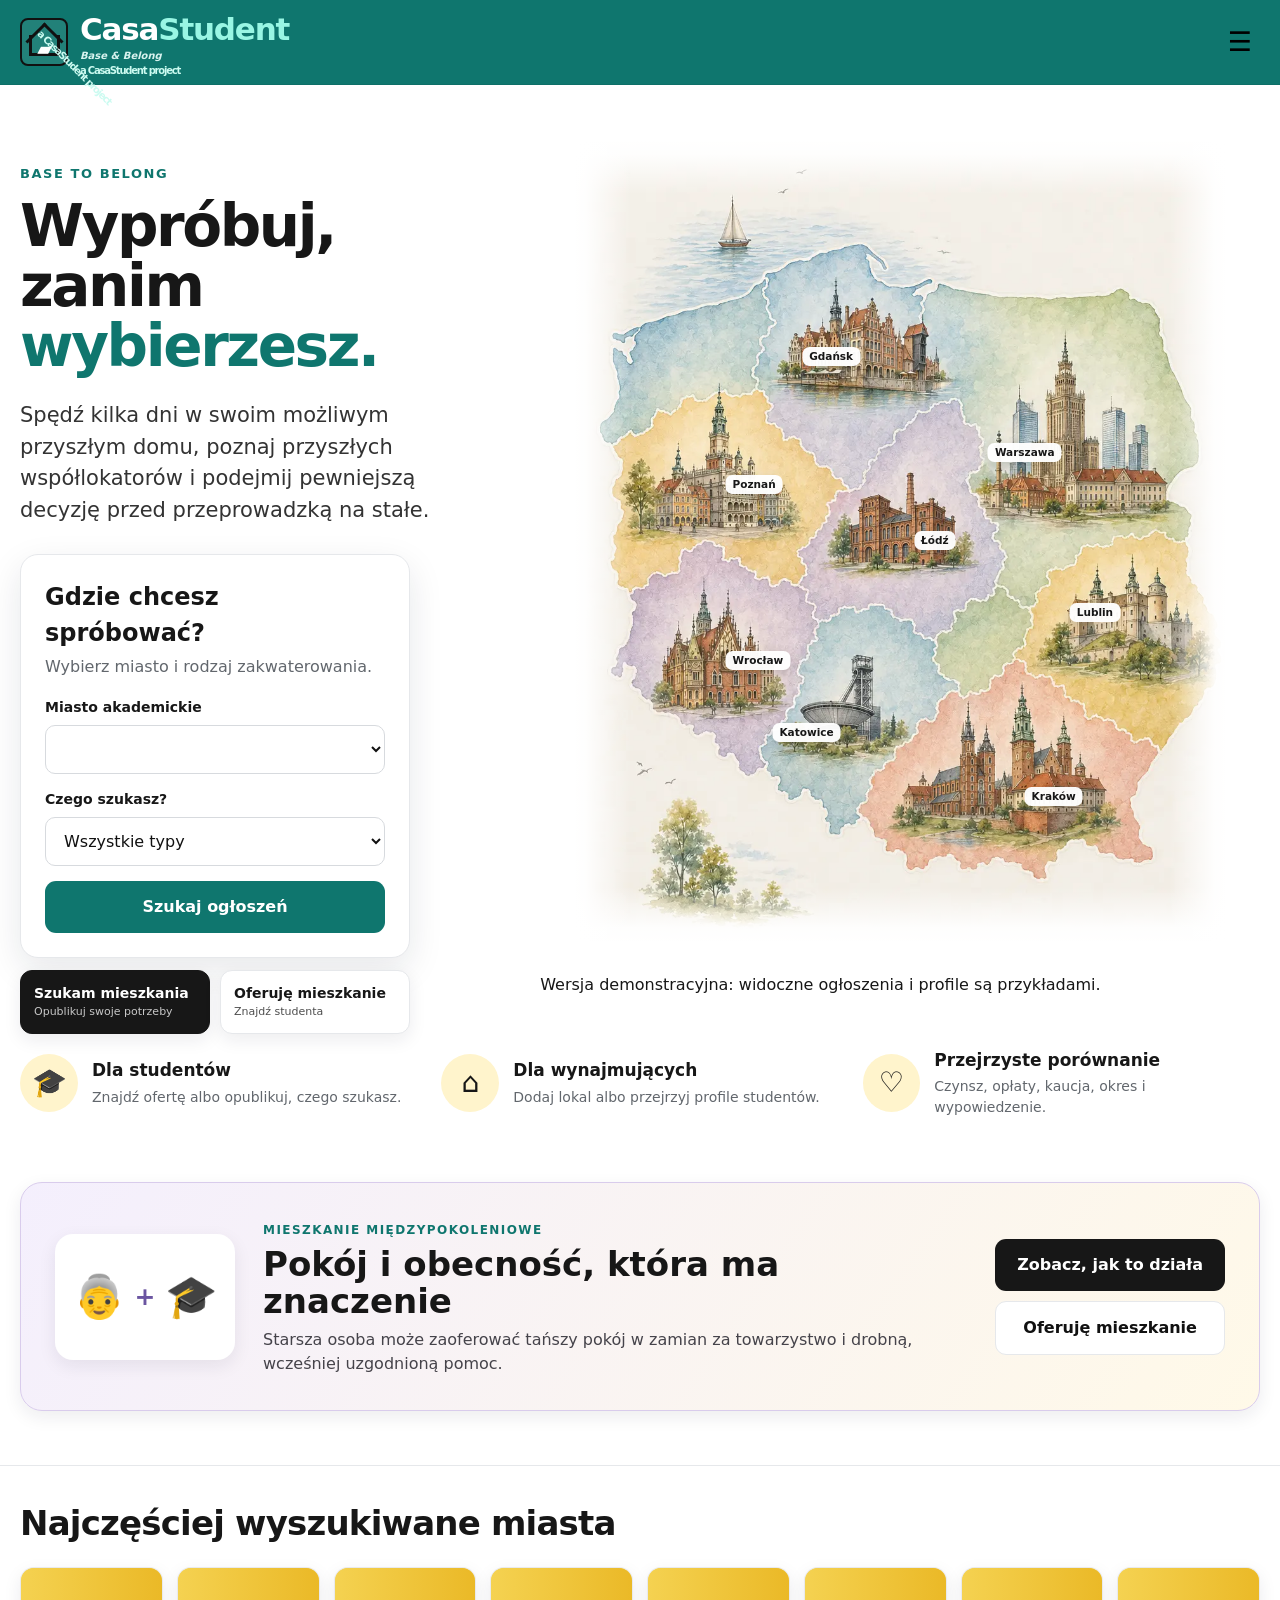
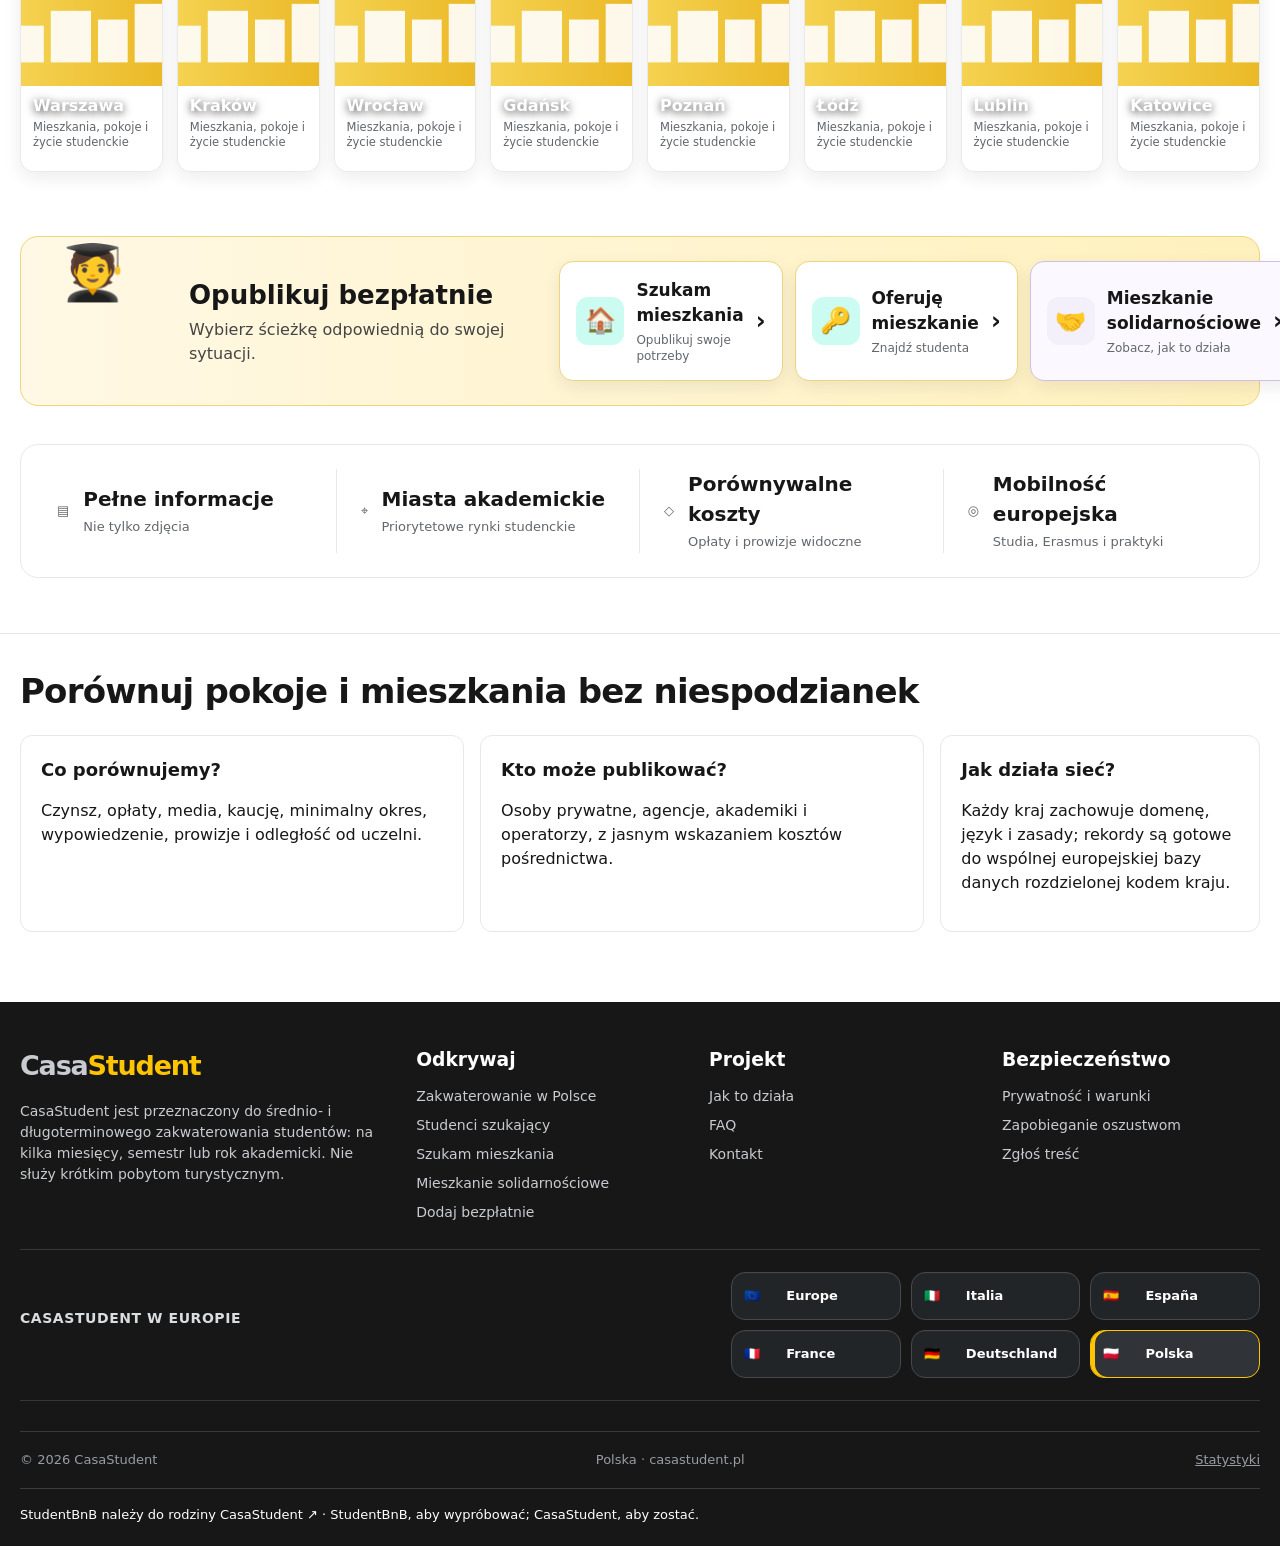
==== commit 9992a2fc: "Sync CasaStudent with StudentBnB try-before-you-move concept [skip ci]" ====
--- a/index.html
+++ b/index.html
@@ -1,4 +1,4 @@
-<!doctype html><html lang="pl"><head><meta charset="utf-8"><meta name="viewport" content="width=device-width,initial-scale=1"><meta name="theme-color" content="#0F766E"><link rel="stylesheet" href="assets/css/style.css"><link rel="stylesheet" href="assets/css/country.css?v=20260829-city-image-fix"><link rel="stylesheet" href="assets/css/poland-map-fix.css?v=20260826-map1"><title>Znajdź pokój w swoim mieście akademickim | CasaStudent</title><meta name="description" content="Miejsce spotkania studentów i wynajmujących. Prosto, przejrzyście i bezpłatnie."><link rel="canonical" href="https://casastudent.pl/"><link rel="stylesheet" href="assets/css/studentbnb-brand.css?v=1"></head><body><header class="site-header"><div class="container header-inner">
+<!doctype html><html lang="pl"><head><meta charset="utf-8"><meta name="viewport" content="width=device-width,initial-scale=1"><meta name="theme-color" content="#0F766E"><link rel="stylesheet" href="assets/css/style.css"><link rel="stylesheet" href="assets/css/country.css?v=20260829-city-image-fix"><link rel="stylesheet" href="assets/css/poland-map-fix.css?v=20260826-map1"><title>Znajdź pokój w swoim mieście akademickim | CasaStudent</title><meta name="description" content="Miejsce spotkania studentów i wynajmujących. Prosto, przejrzyście i bezpłatnie."><link rel="canonical" href="https://casastudent.pl/"><link rel="stylesheet" href="assets/css/studentbnb-brand.css?v=2"></head><body><header class="site-header"><div class="container header-inner">
 <a class="brand" href="index.html" aria-label="CasaStudent home"><span class="brand-icon" aria-hidden="true"><span class="brand-cap">▰</span></span><span>Student<strong>BnB</strong><small>Znajdź pokój. Poznaj swoje miasto.</small></span></a>
 <button class="menu-button" aria-label="Menu" aria-expanded="false">☰</button>
 <nav class="main-nav" aria-label="Główna nawigacja"><a href="index.html#how">Jak to działa</a><a href="studenci.html">Studenci szukający</a><a class="nav-social-link" href="mieszkanie-miedzypokoleniowe.html">Mieszkanie solidarnościowe</a><a href="index.html#faq">FAQ</a><a href="index.html#contact">Kontakt</a><a class="nav-feature-link" href="szukam.html">Szukam mieszkania</a><a class="header-cta" href="dodaj-ogloszenie.html">Dodaj bezpłatnie</a><a class="account-link" href="#" data-login>♙ <span data-account-label>Zaloguj się</span></a></nav>
@@ -14,4 +14,4 @@
 <div><h3>Odkrywaj</h3><div class="footer-links"><a href="miasto.html">Zakwaterowanie w Polsce</a><a href="studenci.html">Studenci szukający</a><a href="szukam.html">Szukam mieszkania</a><a href="mieszkanie-miedzypokoleniowe.html">Mieszkanie solidarnościowe</a><a href="dodaj-ogloszenie.html">Dodaj bezpłatnie</a></div></div>
 <div><h3>Projekt</h3><div class="footer-links"><a href="index.html#how">Jak to działa</a><a href="index.html#faq">FAQ</a><a href="index.html#contact">Kontakt</a></div></div>
 <div><h3>Bezpieczeństwo</h3><div class="footer-links"><a href="prywatnosc.html">Prywatność i warunki</a><a href="prywatnosc.html#security">Zapobieganie oszustwom</a><a href="mailto:zgloszenia@casastudent.pl">Zgłoś treść</a></div></div>
-</div><div class="footer-international"><strong>CasaStudent w Europie</strong><div class="footer-country-links" data-network></div></div><div class="footer-bottom"><span>© 2026 CasaStudent</span><span>Polska · casastudent.pl</span></div></div></footer><div class="modal-backdrop" id="login-modal" role="dialog" aria-modal="true" aria-labelledby="login-title"><div class="modal"><button class="modal-close" data-close-modal aria-label="Zamknij">×</button><h2 id="login-title">Zaloguj się</h2><p>Sprawdź email, aby zakończyć weryfikację.</p><form id="login-form"><div class="field"><label for="login-email">Email</label><input id="login-email" name="email" type="email" required autocomplete="email" placeholder="name@email.com"></div><button class="btn btn-yellow btn-block" type="submit">Potwierdź i kontynuuj</button></form></div></div><div id="toast" class="toast" role="status" aria-live="polite"></div><script src="assets/js/config.js?v=20260830-single-city-photo"></script><script src="assets/js/data.js"></script><script src="assets/js/api.js"></script><script src="assets/js/app.js?v=20260828-footer-links"></script><script src="assets/js/studentbnb-brand.js?v=1"></script></body></html>+</div><div class="footer-international"><strong>CasaStudent w Europie</strong><div class="footer-country-links" data-network></div></div><div class="footer-bottom"><span>© 2026 CasaStudent</span><span>Polska · casastudent.pl</span></div></div></footer><div class="modal-backdrop" id="login-modal" role="dialog" aria-modal="true" aria-labelledby="login-title"><div class="modal"><button class="modal-close" data-close-modal aria-label="Zamknij">×</button><h2 id="login-title">Zaloguj się</h2><p>Sprawdź email, aby zakończyć weryfikację.</p><form id="login-form"><div class="field"><label for="login-email">Email</label><input id="login-email" name="email" type="email" required autocomplete="email" placeholder="name@email.com"></div><button class="btn btn-yellow btn-block" type="submit">Potwierdź i kontynuuj</button></form></div></div><div id="toast" class="toast" role="status" aria-live="polite"></div><script src="assets/js/config.js?v=20260830-single-city-photo"></script><script src="assets/js/data.js"></script><script src="assets/js/api.js"></script><script src="assets/js/app.js?v=20260828-footer-links"></script><script src="assets/js/studentbnb-brand.js?v=2"></script></body></html>
--- a/assets/css/studentbnb-brand.css
+++ b/assets/css/studentbnb-brand.css
@@ -1 +1 @@
-:root{--yellow:#0F766E;--yellow-dark:#115E59;--yellow-soft:#CCFBF1}.site-header{background:#0F766E;color:#fff}.site-header .brand,.site-header .main-nav a,.site-header .account-link{color:#fff}.site-header .brand strong{color:#99F6E4;text-shadow:none}.site-header .brand small{color:#D8F3EF}.site-header .brand>span::after{content:'a CasaStudent project';display:block;font-size:10px;font-weight:650;letter-spacing:.035em;color:#CCFBF1;margin-top:1px}.breadcrumb{background:#0F766E;color:#fff}.btn-yellow{background:#0F766E;color:#fff}.hero-copy h1 span,.kicker{color:#0F766E}.notice{background:#E9FBF7;border-color:#A7E9DF}.icon-circle{background:#DDF8F3}.casastudent-family{margin-top:18px;padding-top:16px;border-top:1px solid rgba(255,255,255,.16);font-size:13px}.casastudent-family a{font-weight:800;text-decoration:underline;text-underline-offset:3px}
+:root{--yellow:#0F766E;--yellow-dark:#115E59;--yellow-soft:#CCFBF1}.site-header{background:#0F766E;color:#fff}.site-header .brand,.site-header .main-nav a,.site-header .account-link{color:#fff}.site-header .brand strong{color:#99F6E4;text-shadow:none}.site-header .brand small{color:#D8F3EF}.site-header .brand>span::after{content:'a CasaStudent project';display:block;font-size:10px;font-weight:650;color:#CCFBF1}.breadcrumb{background:#0F766E;color:#fff}.btn-yellow{background:#0F766E;color:#fff}.hero-copy h1 span,.kicker{color:#0F766E}.studentbnb-tagline{display:inline-block;margin-bottom:12px;font-size:13px;font-weight:900;letter-spacing:.12em;text-transform:uppercase;color:#0F766E}.studentbnb-concept{max-width:520px}.casastudent-family{margin-top:18px;padding-top:16px;border-top:1px solid rgba(255,255,255,.16);font-size:13px}
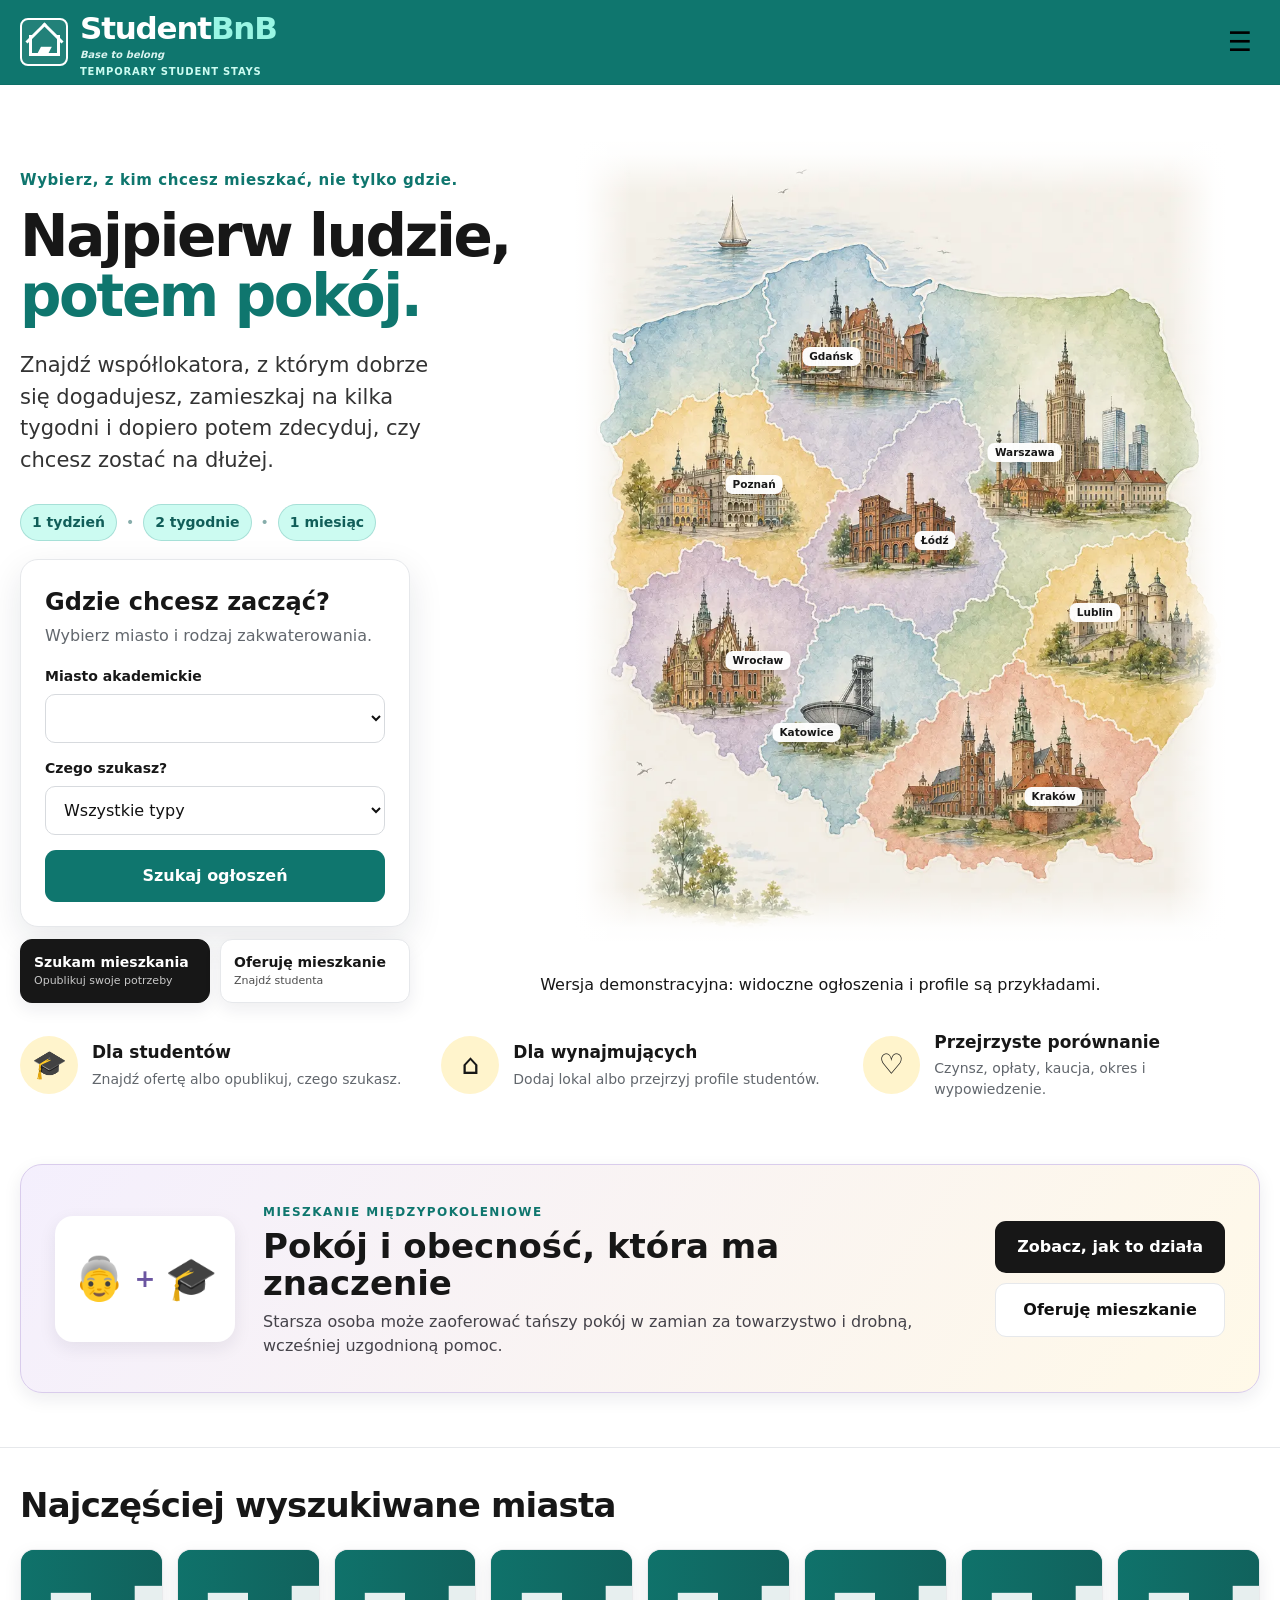
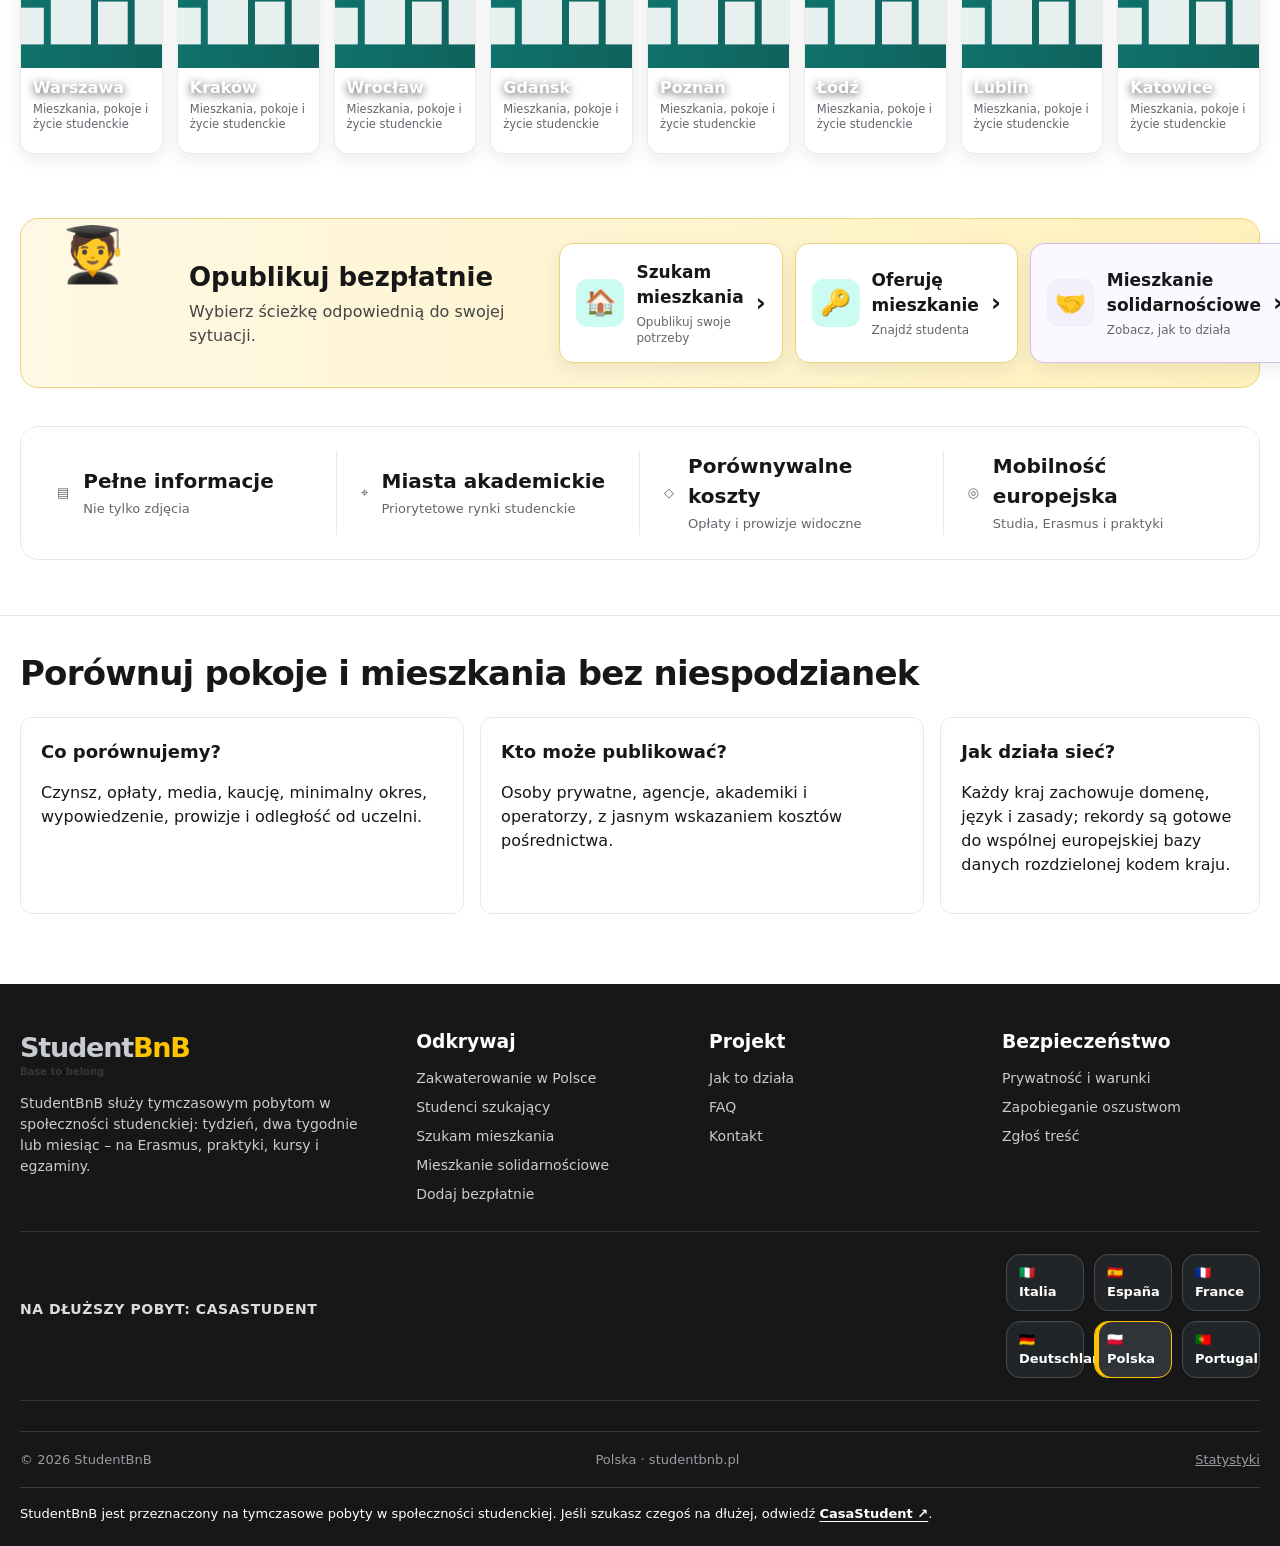
==== commit 6d9abb6f: "Complete and align all StudentBnB country portals" ====
--- a/index.html
+++ b/index.html
@@ -1,5 +1,5 @@
-<!doctype html><html lang="pl"><head><meta charset="utf-8"><meta name="viewport" content="width=device-width,initial-scale=1"><meta name="theme-color" content="#0F766E"><link rel="stylesheet" href="assets/css/style.css"><link rel="stylesheet" href="assets/css/country.css?v=20260829-city-image-fix"><link rel="stylesheet" href="assets/css/poland-map-fix.css?v=20260826-map1"><title>Znajdź pokój w swoim mieście akademickim | CasaStudent</title><meta name="description" content="Miejsce spotkania studentów i wynajmujących. Prosto, przejrzyście i bezpłatnie."><link rel="canonical" href="https://casastudent.pl/"><link rel="stylesheet" href="assets/css/studentbnb-brand.css?v=2"></head><body><header class="site-header"><div class="container header-inner">
-<a class="brand" href="index.html" aria-label="CasaStudent home"><span class="brand-icon" aria-hidden="true"><span class="brand-cap">▰</span></span><span>Student<strong>BnB</strong><small>Znajdź pokój. Poznaj swoje miasto.</small></span></a>
+<!doctype html><html lang="pl"><head><meta charset="utf-8"><meta name="viewport" content="width=device-width,initial-scale=1"><meta name="theme-color" content="#0F766E"><link rel="stylesheet" href="assets/css/style.css"><link rel="stylesheet" href="assets/css/country.css?v=20260829-city-image-fix"><link rel="stylesheet" href="assets/css/poland-map-fix.css?v=20260826-map1"><title>Znajdź pokój w swoim mieście akademickim | StudentBnB</title><meta name="description" content="Miejsce spotkania studentów i wynajmujących. Prosto, przejrzyście i bezpłatnie."><link rel="canonical" href="https://studentbnb.pl/"><link rel="stylesheet" href="assets/css/studentbnb-brand.css?v=5"></head><body><header class="site-header"><div class="container header-inner">
+<a class="brand" href="index.html" aria-label="StudentBnB home"><span class="brand-icon" aria-hidden="true"><span class="brand-cap">▰</span></span><span>Student<strong>BnB</strong><small>Znajdź pokój. Poznaj swoje miasto.</small></span></a>
 <button class="menu-button" aria-label="Menu" aria-expanded="false">☰</button>
 <nav class="main-nav" aria-label="Główna nawigacja"><a href="index.html#how">Jak to działa</a><a href="studenci.html">Studenci szukający</a><a class="nav-social-link" href="mieszkanie-miedzypokoleniowe.html">Mieszkanie solidarnościowe</a><a href="index.html#faq">FAQ</a><a href="index.html#contact">Kontakt</a><a class="nav-feature-link" href="szukam.html">Szukam mieszkania</a><a class="header-cta" href="dodaj-ogloszenie.html">Dodaj bezpłatnie</a><a class="account-link" href="#" data-login>♙ <span data-account-label>Zaloguj się</span></a></nav>
 </div></header><main><section class="home-hero"><div class="container hero-grid"><div class="hero-copy"><h1>Znajdź pokój w swoim mieście akademickim</h1><p>Miejsce spotkania studentów i wynajmujących. Prosto, przejrzyście i bezpłatnie.</p><form class="search-card" id="home-search"><h2>Gdzie studiujesz?</h2><p>Wybierz miasto i rodzaj zakwaterowania.</p><div class="field"><label for="home-city">Miasto akademickie</label><select id="home-city" name="city"></select></div><div class="field"><label for="home-type">Czego szukasz?</label><select id="home-type" name="type"><option value="">Wszystkie typy</option><option value="Pokój jednoosobowy">Pokój jednoosobowy</option><option value="Miejsce w pokoju współdzielonym">Miejsce w pokoju współdzielonym</option><option value="Kawalerka">Kawalerka</option><option value="Mieszkanie jednopokojowe">Mieszkanie jednopokojowe</option><option value="Mieszkanie">Mieszkanie</option></select></div><button class="btn btn-yellow btn-block" type="submit">Szukaj ogłoszeń</button></form><div class="hero-market-actions"><a href="szukam.html"><strong>Szukam mieszkania</strong><small>Opublikuj swoje potrzeby</small></a><a href="dodaj-ogloszenie.html"><strong>Oferuję mieszkanie</strong><small>Znajdź studenta</small></a></div></div>
@@ -13,5 +13,5 @@
 <div><a class="brand" href="index.html" style="font-size:27px"><span>Student<strong>BnB</strong></span></a><p>Miejsce spotkania studentów i wynajmujących. Prosto, przejrzyście i bezpłatnie.</p></div>
 <div><h3>Odkrywaj</h3><div class="footer-links"><a href="miasto.html">Zakwaterowanie w Polsce</a><a href="studenci.html">Studenci szukający</a><a href="szukam.html">Szukam mieszkania</a><a href="mieszkanie-miedzypokoleniowe.html">Mieszkanie solidarnościowe</a><a href="dodaj-ogloszenie.html">Dodaj bezpłatnie</a></div></div>
 <div><h3>Projekt</h3><div class="footer-links"><a href="index.html#how">Jak to działa</a><a href="index.html#faq">FAQ</a><a href="index.html#contact">Kontakt</a></div></div>
-<div><h3>Bezpieczeństwo</h3><div class="footer-links"><a href="prywatnosc.html">Prywatność i warunki</a><a href="prywatnosc.html#security">Zapobieganie oszustwom</a><a href="mailto:zgloszenia@casastudent.pl">Zgłoś treść</a></div></div>
-</div><div class="footer-international"><strong>CasaStudent w Europie</strong><div class="footer-country-links" data-network></div></div><div class="footer-bottom"><span>© 2026 CasaStudent</span><span>Polska · casastudent.pl</span></div></div></footer><div class="modal-backdrop" id="login-modal" role="dialog" aria-modal="true" aria-labelledby="login-title"><div class="modal"><button class="modal-close" data-close-modal aria-label="Zamknij">×</button><h2 id="login-title">Zaloguj się</h2><p>Sprawdź email, aby zakończyć weryfikację.</p><form id="login-form"><div class="field"><label for="login-email">Email</label><input id="login-email" name="email" type="email" required autocomplete="email" placeholder="name@email.com"></div><button class="btn btn-yellow btn-block" type="submit">Potwierdź i kontynuuj</button></form></div></div><div id="toast" class="toast" role="status" aria-live="polite"></div><script src="assets/js/config.js?v=20260830-single-city-photo"></script><script src="assets/js/data.js"></script><script src="assets/js/api.js"></script><script src="assets/js/app.js?v=20260828-footer-links"></script><script src="assets/js/studentbnb-brand.js?v=2"></script></body></html>+<div><h3>Bezpieczeństwo</h3><div class="footer-links"><a href="prywatnosc.html">Prywatność i warunki</a><a href="prywatnosc.html#security">Zapobieganie oszustwom</a><a href="mailto:zgloszenia@studentbnb.pl">Zgłoś treść</a></div></div>
+</div><div class="footer-international"><strong>CasaStudent w Europie</strong><div class="footer-country-links" data-network></div></div><div class="footer-bottom"><span>© 2026 CasaStudent</span><span>Polska · studentbnb.pl</span></div></div></footer><div class="modal-backdrop" id="login-modal" role="dialog" aria-modal="true" aria-labelledby="login-title"><div class="modal"><button class="modal-close" data-close-modal aria-label="Zamknij">×</button><h2 id="login-title">Zaloguj się</h2><p>Sprawdź email, aby zakończyć weryfikację.</p><form id="login-form"><div class="field"><label for="login-email">Email</label><input id="login-email" name="email" type="email" required autocomplete="email" placeholder="name@email.com"></div><button class="btn btn-yellow btn-block" type="submit">Potwierdź i kontynuuj</button></form></div></div><div id="toast" class="toast" role="status" aria-live="polite"></div><script src="assets/js/config.js?v=20260830-single-city-photo"></script><script src="assets/js/data.js"></script><script src="assets/js/api.js"></script><script src="assets/js/app.js?v=20260828-footer-links"></script><script src="assets/js/studentbnb-brand.js?v=5"></script></body></html>
--- a/assets/css/studentbnb-brand.css
+++ b/assets/css/studentbnb-brand.css
@@ -1 +1,12 @@
-:root{--yellow:#0F766E;--yellow-dark:#115E59;--yellow-soft:#CCFBF1}.site-header{background:#0F766E;color:#fff}.site-header .brand,.site-header .main-nav a,.site-header .account-link{color:#fff}.site-header .brand strong{color:#99F6E4;text-shadow:none}.site-header .brand small{color:#D8F3EF}.site-header .brand>span::after{content:'a CasaStudent project';display:block;font-size:10px;font-weight:650;color:#CCFBF1}.breadcrumb{background:#0F766E;color:#fff}.btn-yellow{background:#0F766E;color:#fff}.hero-copy h1 span,.kicker{color:#0F766E}.studentbnb-tagline{display:inline-block;margin-bottom:12px;font-size:13px;font-weight:900;letter-spacing:.12em;text-transform:uppercase;color:#0F766E}.studentbnb-concept{max-width:520px}.casastudent-family{margin-top:18px;padding-top:16px;border-top:1px solid rgba(255,255,255,.16);font-size:13px}
+:root{--yellow:#0F766E;--yellow-dark:#115E59;--yellow-soft:#CCFBF1}
+.site-header{background:#0F766E;color:#fff}
+.site-header .brand,.site-header .main-nav a,.site-header .account-link{color:#fff}
+.site-header .brand strong{color:#99F6E4;text-shadow:none}
+.site-header .brand small{color:#D8F3EF;font-style:italic}
+.site-header .brand>span:last-child::after{content:'temporary student stays';display:block;font-size:10px;font-weight:700;font-style:normal;letter-spacing:.08em;text-transform:uppercase;color:#CCFBF1;margin-top:2px}
+.site-header .brand-icon{border-color:#fff}.site-header .brand-icon::before{border-color:#fff}.site-header .brand-icon::after{content:"";position:absolute;width:24px;height:24px;border-left:3px solid #fff;border-top:3px solid #fff;transform:rotate(45deg);top:8px}
+.breadcrumb{background:#0F766E;color:#fff}.btn-yellow{background:#0F766E;color:#fff}.hero-copy h1 span,.kicker{color:#0F766E}
+.studentbnb-tagline{display:inline-block;margin:8px 0 14px;font-size:15px;font-weight:900;letter-spacing:.04em;color:#0F766E}.studentbnb-concept{max-width:560px}
+.studentbnb-duration-options{display:flex;flex-wrap:wrap;gap:9px;align-items:center;margin:14px 0 18px;font-size:14px;color:#115E59}.studentbnb-duration-options strong{background:#CCFBF1;border:1px solid rgba(15,118,110,.2);border-radius:999px;padding:7px 11px}.studentbnb-duration-options span{opacity:.5}
+.casastudent-family{margin-top:18px;padding-top:16px;border-top:1px solid rgba(255,255,255,.16);font-size:13px}.casastudent-family a{font-weight:800;text-decoration:underline;text-underline-offset:3px}
+@media(max-width:700px){.site-header .brand{font-size:28px;line-height:1.05}.site-header .brand small{font-size:11px;margin-top:3px}.site-header .brand>span:last-child::after{font-size:9px;margin-top:3px}.header-inner{height:auto;min-height:82px;padding:10px 0}.brand-icon{width:46px;height:46px;flex:0 0 46px}.studentbnb-duration-options{gap:7px;font-size:12px}.studentbnb-duration-options strong{padding:6px 9px}.city-hero-bg{opacity:1!important;background-position:center center!important}.city-hero-bg:before{display:none!important}.city-hero:after{background:linear-gradient(180deg,rgba(12,18,25,.06) 24%,rgba(12,18,25,.76) 100%)!important}}
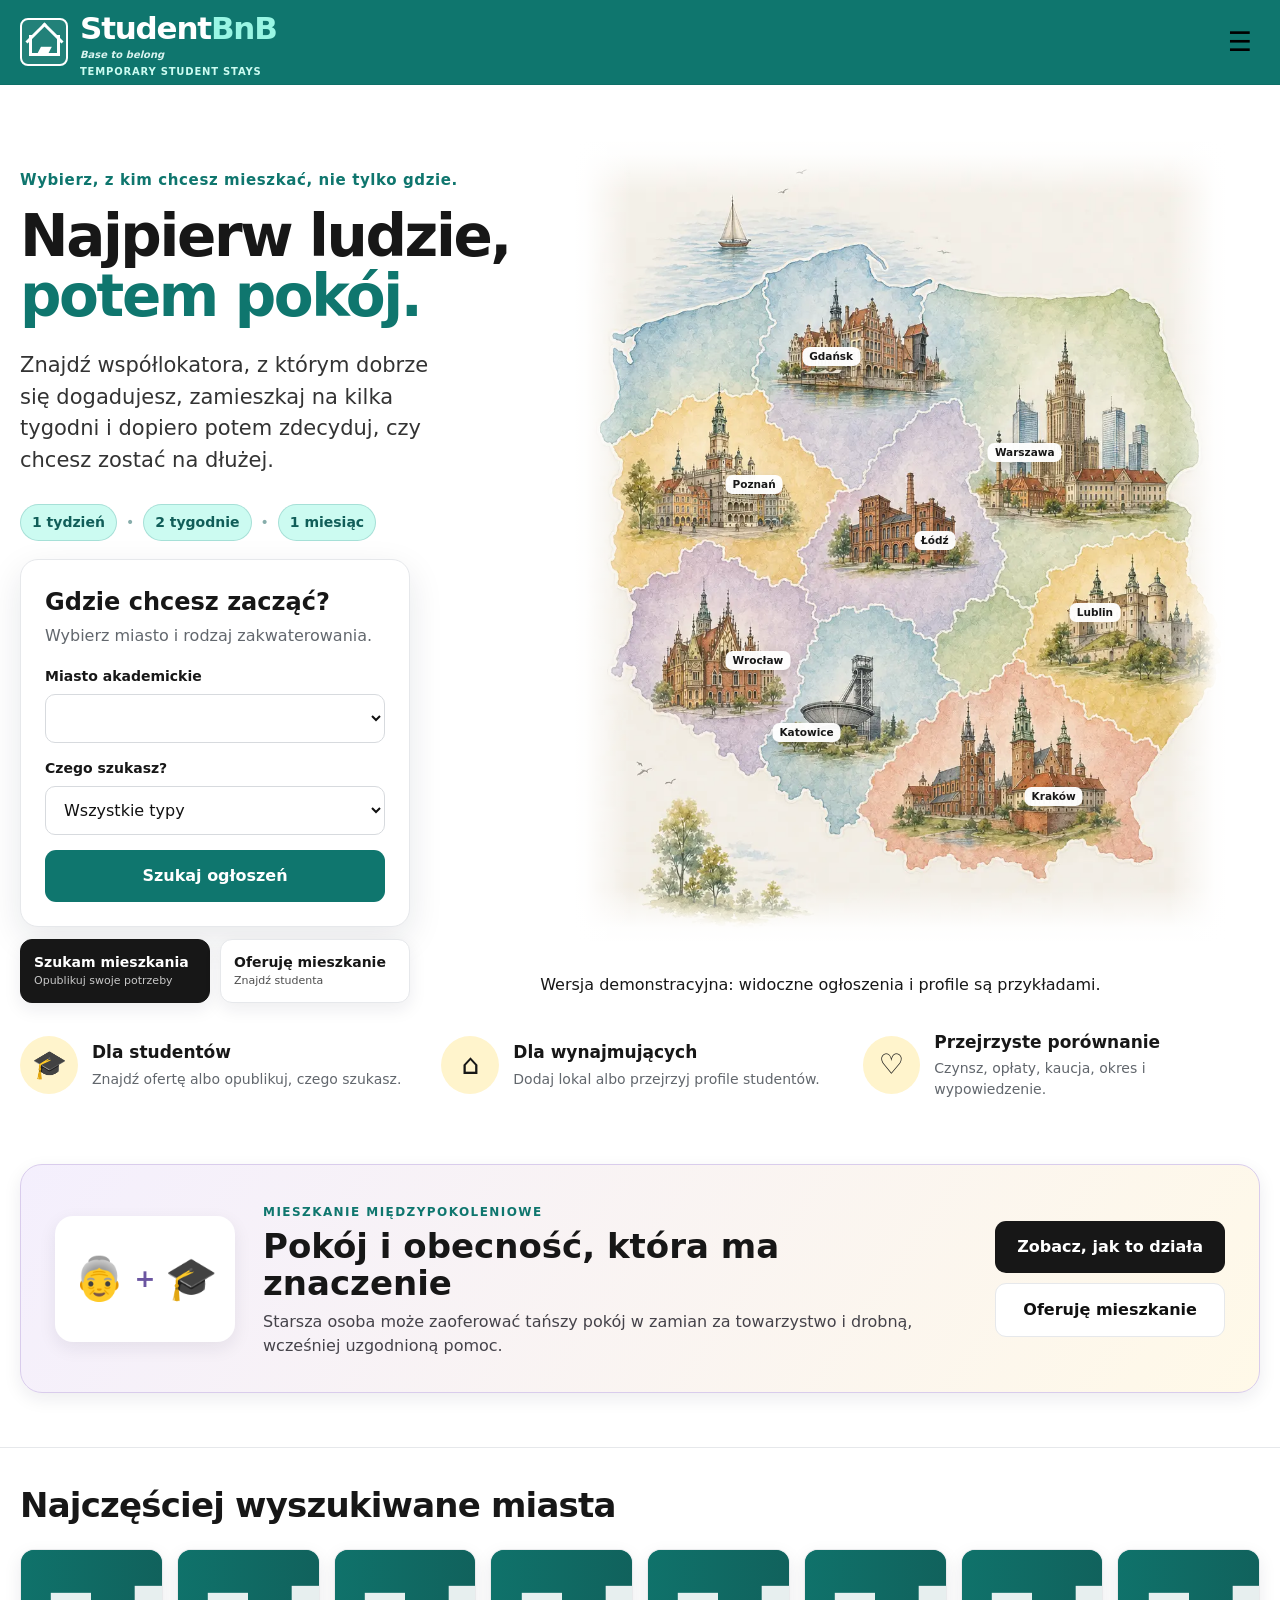
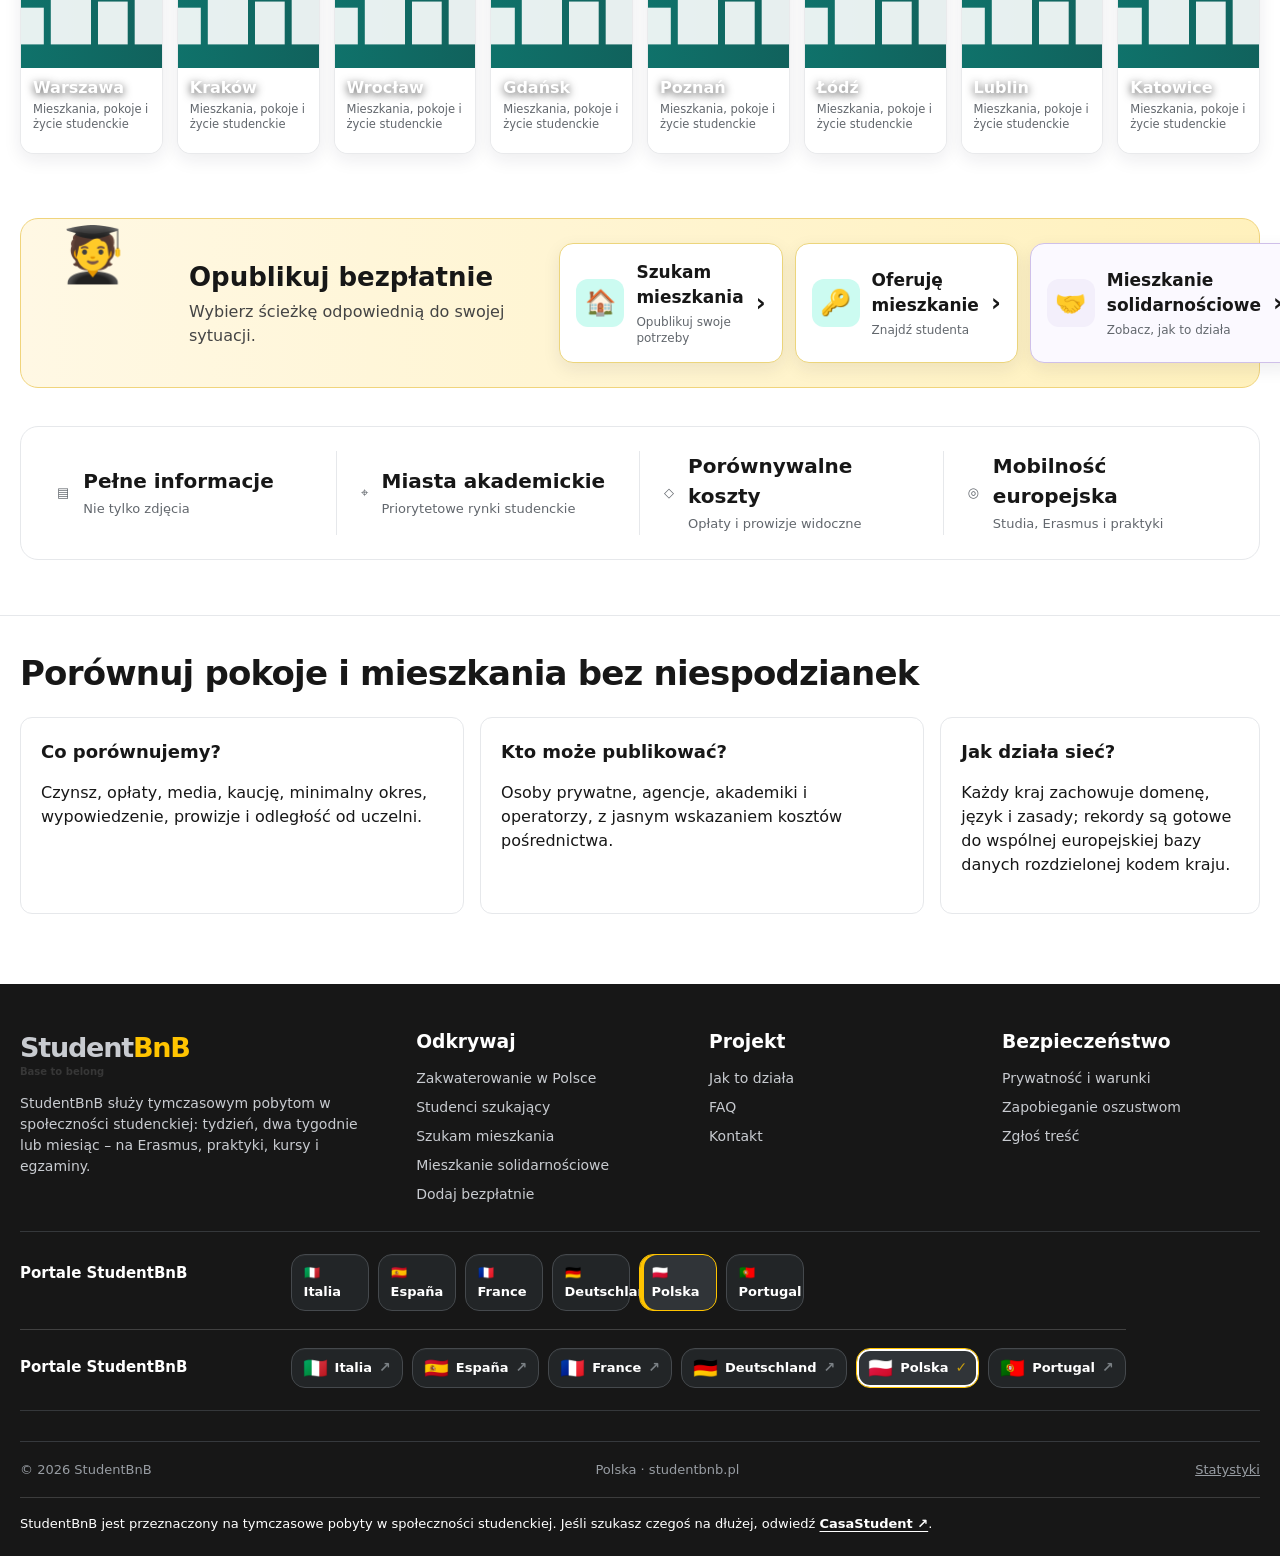
==== commit d8acad3a: "Unify portal footers and simplify navigation" ====
--- a/index.html
+++ b/index.html
@@ -1,7 +1,7 @@
 <!doctype html><html lang="pl"><head><meta charset="utf-8"><meta name="viewport" content="width=device-width,initial-scale=1"><meta name="theme-color" content="#0F766E"><link rel="stylesheet" href="assets/css/style.css"><link rel="stylesheet" href="assets/css/country.css?v=20260829-city-image-fix"><link rel="stylesheet" href="assets/css/poland-map-fix.css?v=20260826-map1"><title>Znajdź pokój w swoim mieście akademickim | StudentBnB</title><meta name="description" content="Miejsce spotkania studentów i wynajmujących. Prosto, przejrzyście i bezpłatnie."><link rel="canonical" href="https://studentbnb.pl/"><link rel="stylesheet" href="assets/css/studentbnb-brand.css?v=5"></head><body><header class="site-header"><div class="container header-inner">
 <a class="brand" href="index.html" aria-label="StudentBnB home"><span class="brand-icon" aria-hidden="true"><span class="brand-cap">▰</span></span><span>Student<strong>BnB</strong><small>Znajdź pokój. Poznaj swoje miasto.</small></span></a>
 <button class="menu-button" aria-label="Menu" aria-expanded="false">☰</button>
-<nav class="main-nav" aria-label="Główna nawigacja"><a href="index.html#how">Jak to działa</a><a href="studenci.html">Studenci szukający</a><a class="nav-social-link" href="mieszkanie-miedzypokoleniowe.html">Mieszkanie solidarnościowe</a><a href="index.html#faq">FAQ</a><a href="index.html#contact">Kontakt</a><a class="nav-feature-link" href="szukam.html">Szukam mieszkania</a><a class="header-cta" href="dodaj-ogloszenie.html">Dodaj bezpłatnie</a><a class="account-link" href="#" data-login>♙ <span data-account-label>Zaloguj się</span></a></nav>
+<nav class="main-nav" aria-label="Główna nawigacja"><a href="index.html#how">Jak to działa</a><a href="studenci.html">Studenci szukający</a><a class="nav-social-link" href="mieszkanie-miedzypokoleniowe.html">Mieszkanie solidarnościowe</a><a class="nav-feature-link" href="szukam.html">Szukam mieszkania</a><a class="header-cta" href="dodaj-ogloszenie.html">Dodaj bezpłatnie</a><a class="account-link" href="#" data-login>♙ <span data-account-label>Zaloguj się</span></a></nav>
 </div></header><main><section class="home-hero"><div class="container hero-grid"><div class="hero-copy"><h1>Znajdź pokój w swoim mieście akademickim</h1><p>Miejsce spotkania studentów i wynajmujących. Prosto, przejrzyście i bezpłatnie.</p><form class="search-card" id="home-search"><h2>Gdzie studiujesz?</h2><p>Wybierz miasto i rodzaj zakwaterowania.</p><div class="field"><label for="home-city">Miasto akademickie</label><select id="home-city" name="city"></select></div><div class="field"><label for="home-type">Czego szukasz?</label><select id="home-type" name="type"><option value="">Wszystkie typy</option><option value="Pokój jednoosobowy">Pokój jednoosobowy</option><option value="Miejsce w pokoju współdzielonym">Miejsce w pokoju współdzielonym</option><option value="Kawalerka">Kawalerka</option><option value="Mieszkanie jednopokojowe">Mieszkanie jednopokojowe</option><option value="Mieszkanie">Mieszkanie</option></select></div><button class="btn btn-yellow btn-block" type="submit">Szukaj ogłoszeń</button></form><div class="hero-market-actions"><a href="szukam.html"><strong>Szukam mieszkania</strong><small>Opublikuj swoje potrzeby</small></a><a href="dodaj-ogloszenie.html"><strong>Oferuję mieszkanie</strong><small>Znajdź studenta</small></a></div></div>
 <div class="map-stage country-market-map"><div class="market-map-top"><div><h2>Rynki akademickie w Polsce</h2><p>Szybki dostęp do miast wybranych do pierwszego uruchomienia.</p></div><span class="market-country-code">PL</span></div><div class="market-map-canvas"><div class="market-map-visual" style="--map-ratio:1024 / 1260"><img class="market-map-image" src="assets/img/country-map-watercolor-v2.webp?v=20260824-map2" alt="Ilustrowana akwarelowa mapa Polski z głównymi miastami akademickimi i zabytkami" draggable="false" decoding="async"><a class="map-city-marker label-left" style="--x:45.00%;--y:27.00%" href="miasto.html?city=gdansk" aria-label="Gdańsk" title="Gdańsk"><span>Gdańsk</span></a><a class="map-city-marker label-right" style="--x:22.00%;--y:43.00%" href="miasto.html?city=poznan" aria-label="Poznań" title="Poznań"><span>Poznań</span></a><a class="map-city-marker label-left" style="--x:76.00%;--y:39.00%" href="miasto.html?city=warszawa" aria-label="Warszawa" title="Warszawa"><span>Warszawa</span></a><a class="map-city-marker label-right" style="--x:51.00%;--y:50.00%" href="miasto.html?city=lodz" aria-label="Łódź" title="Łódź"><span>Łódź</span></a><a class="map-city-marker label-right" style="--x:22.00%;--y:65.00%" href="miasto.html?city=wroclaw" aria-label="Wrocław" title="Wrocław"><span>Wrocław</span></a><a class="map-city-marker label-left" style="--x:85.00%;--y:59.00%" href="miasto.html?city=lublin" aria-label="Lublin" title="Lublin"><span>Lublin</span></a><a class="map-city-marker label-left" style="--x:42.00%;--y:74.00%" href="miasto.html?city=katowice" aria-label="Katowice" title="Katowice"><span>Katowice</span></a><a class="map-city-marker label-right" style="--x:68.00%;--y:82.00%" href="miasto.html?city=krakow" aria-label="Kraków" title="Kraków"><span>Kraków</span></a></div></div><div class="market-map-note"><strong>Gotowe do wspólnej europejskiej bazy danych</strong><span>countryCode = PL</span></div></div></div>
 <div class="container value-strip" id="how"><div class="value-item"><span class="icon-circle">🎓</span><div><h3>Dla studentów</h3><p>Znajdź ofertę albo opublikuj, czego szukasz.</p></div></div><div class="value-item"><span class="icon-circle">⌂</span><div><h3>Dla wynajmujących</h3><p>Dodaj lokal albo przejrzyj profile studentów.</p></div></div><div class="value-item"><span class="icon-circle">♡</span><div><h3>Przejrzyste porównanie</h3><p>Czynsz, opłaty, kaucja, okres i wypowiedzenie.</p></div></div></div></section>
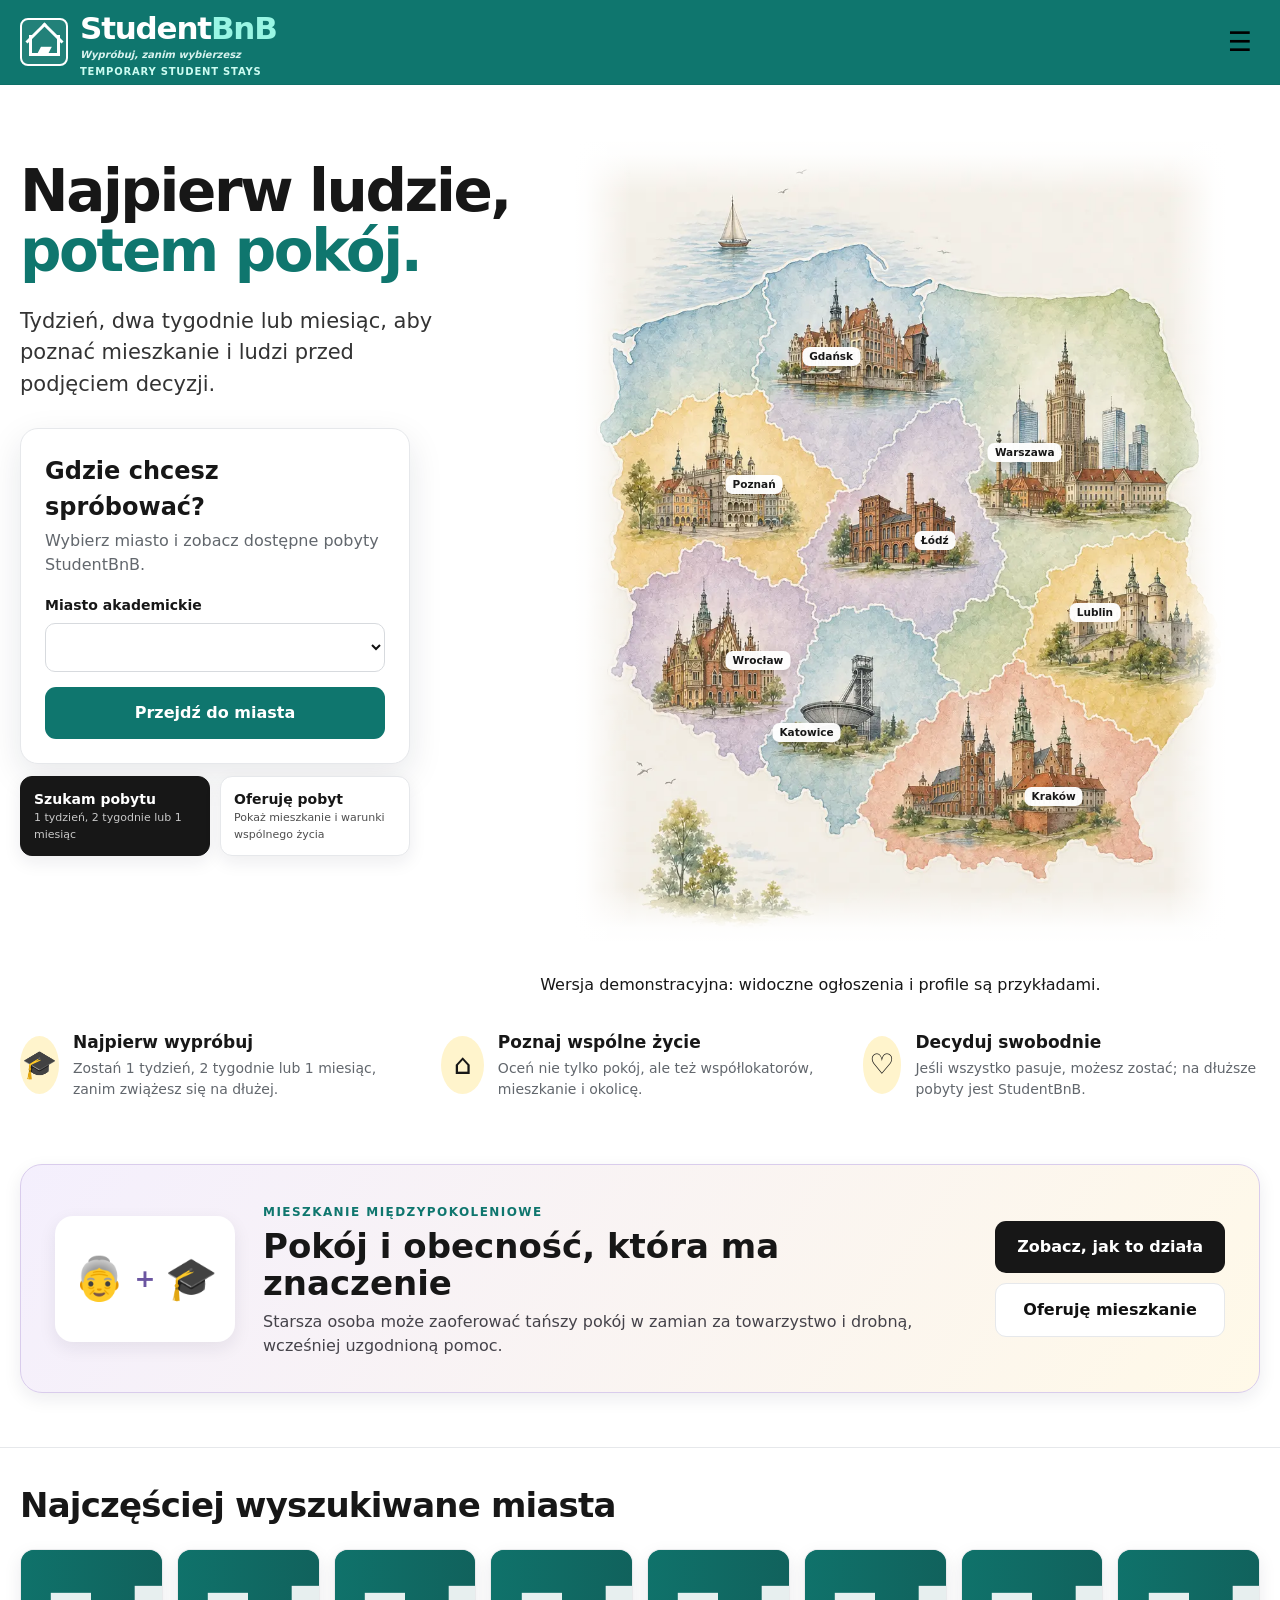
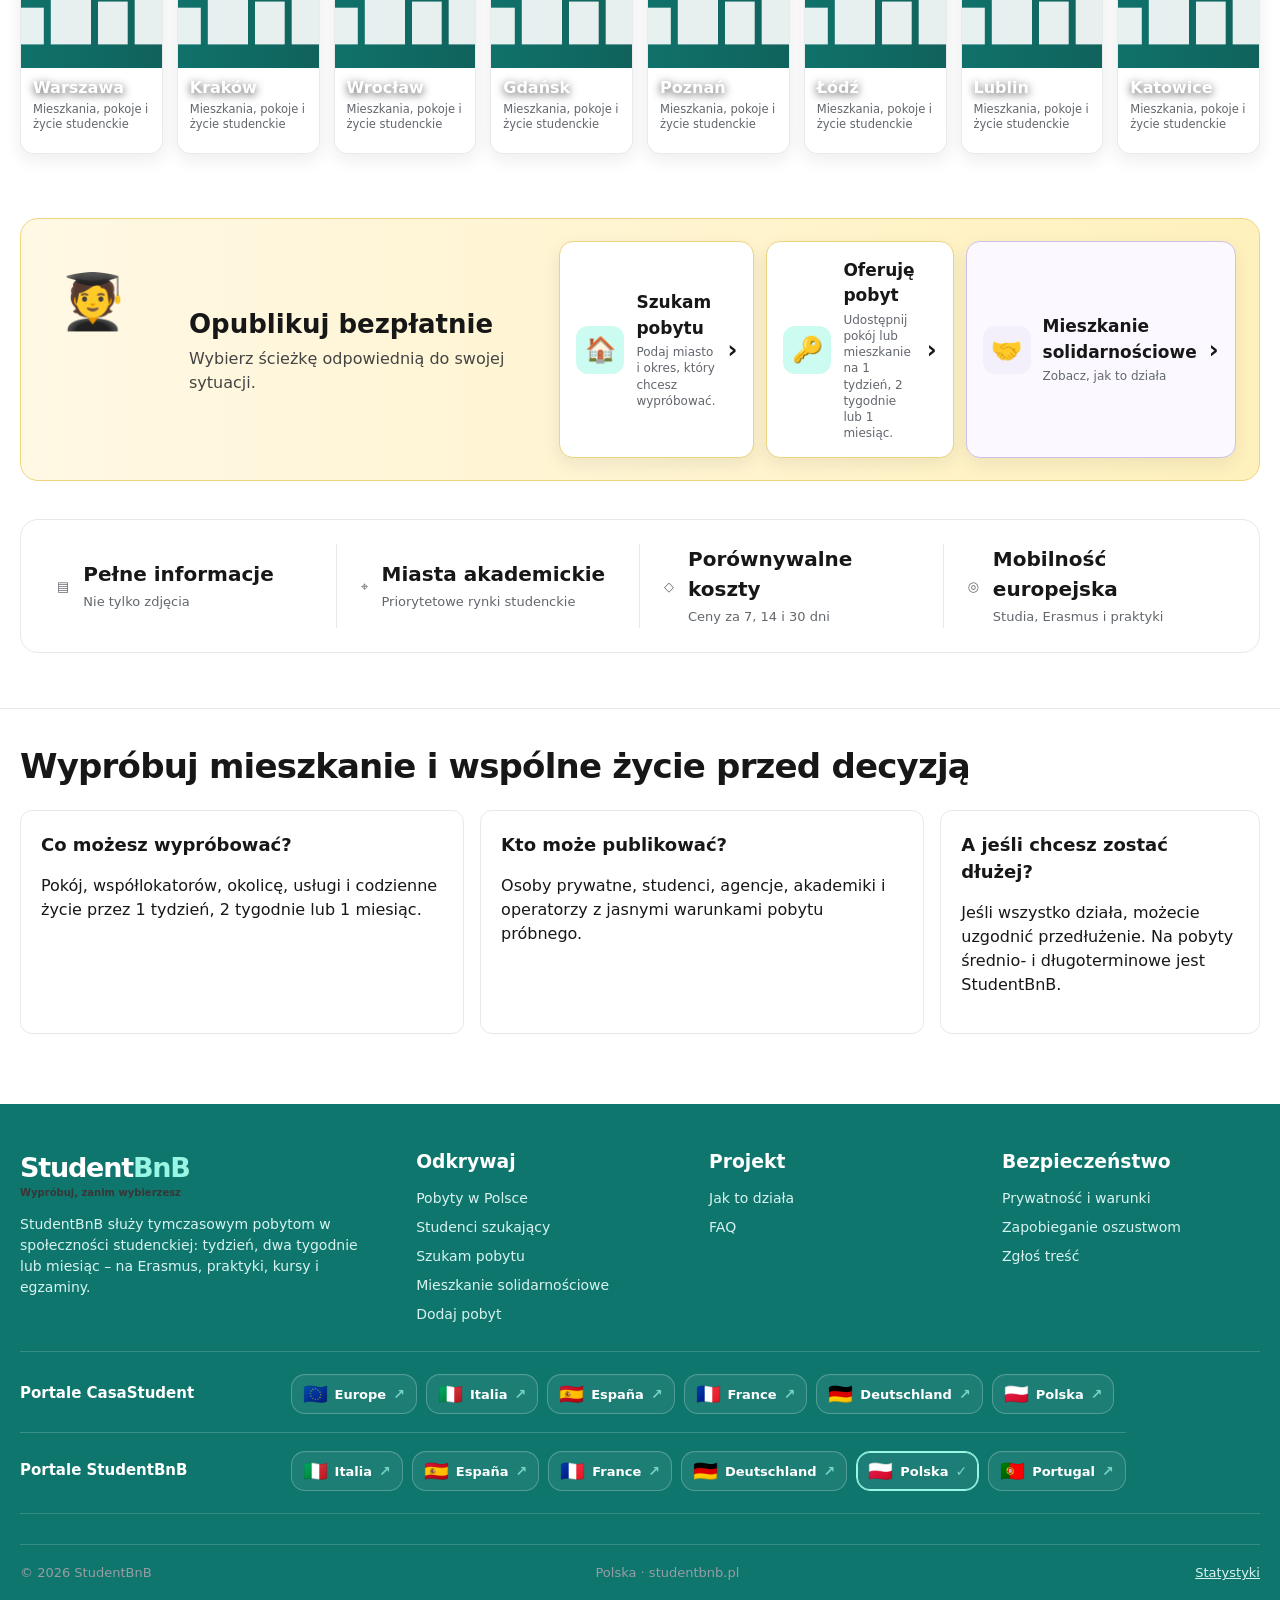
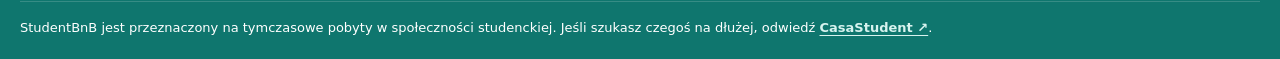
==== commit b303c0f4: "Align Poland static homepage with StudentBnB short-stay positioning" ====
--- a/index.html
+++ b/index.html
@@ -1,17 +1,12 @@
-<!doctype html><html lang="pl"><head><meta charset="utf-8"><meta name="viewport" content="width=device-width,initial-scale=1"><meta name="theme-color" content="#0F766E"><link rel="stylesheet" href="assets/css/style.css"><link rel="stylesheet" href="assets/css/country.css?v=20260829-city-image-fix"><link rel="stylesheet" href="assets/css/poland-map-fix.css?v=20260826-map1"><title>Znajdź pokój w swoim mieście akademickim | StudentBnB</title><meta name="description" content="Miejsce spotkania studentów i wynajmujących. Prosto, przejrzyście i bezpłatnie."><link rel="canonical" href="https://studentbnb.pl/"><link rel="stylesheet" href="assets/css/studentbnb-brand.css?v=5"></head><body><header class="site-header"><div class="container header-inner">
-<a class="brand" href="index.html" aria-label="StudentBnB home"><span class="brand-icon" aria-hidden="true"><span class="brand-cap">▰</span></span><span>Student<strong>BnB</strong><small>Znajdź pokój. Poznaj swoje miasto.</small></span></a>
+<!doctype html><html lang="pl"><head><meta charset="utf-8"><meta name="viewport" content="width=device-width,initial-scale=1"><meta name="theme-color" content="#0F766E"><link rel="stylesheet" href="assets/css/style.css"><link rel="stylesheet" href="assets/css/country.css?v=20260829-city-image-fix"><link rel="stylesheet" href="assets/css/poland-map-fix.css?v=20260826-map1"><title>StudentBnB — Wypróbuj mieszkanie i współlokatorów, zanim wybierzesz</title><meta name="description" content="Pobyty próbne dla studentów na 1 tydzień, 2 tygodnie lub 1 miesiąc. Poznaj mieszkanie, okolicę i współlokatorów, zanim zdecydujesz się zostać dłużej."><link rel="canonical" href="https://studentbnb.pl/"><link rel="stylesheet" href="assets/css/studentbnb-brand.css?v=5"></head><body><header class="site-header"><div class="container header-inner">
+<a class="brand" href="index.html" aria-label="StudentBnB home"><span class="brand-icon" aria-hidden="true"><span class="brand-cap">▰</span></span><span>Student<strong>BnB</strong><small>Wypróbuj, zanim wybierzesz</small></span></a>
 <button class="menu-button" aria-label="Menu" aria-expanded="false">☰</button>
-<nav class="main-nav" aria-label="Główna nawigacja"><a href="index.html#how">Jak to działa</a><a href="studenci.html">Studenci szukający</a><a class="nav-social-link" href="mieszkanie-miedzypokoleniowe.html">Mieszkanie solidarnościowe</a><a class="nav-feature-link" href="szukam.html">Szukam mieszkania</a><a class="header-cta" href="dodaj-ogloszenie.html">Dodaj bezpłatnie</a><a class="account-link" href="#" data-login>♙ <span data-account-label>Zaloguj się</span></a></nav>
-</div></header><main><section class="home-hero"><div class="container hero-grid"><div class="hero-copy"><h1>Znajdź pokój w swoim mieście akademickim</h1><p>Miejsce spotkania studentów i wynajmujących. Prosto, przejrzyście i bezpłatnie.</p><form class="search-card" id="home-search"><h2>Gdzie studiujesz?</h2><p>Wybierz miasto i rodzaj zakwaterowania.</p><div class="field"><label for="home-city">Miasto akademickie</label><select id="home-city" name="city"></select></div><div class="field"><label for="home-type">Czego szukasz?</label><select id="home-type" name="type"><option value="">Wszystkie typy</option><option value="Pokój jednoosobowy">Pokój jednoosobowy</option><option value="Miejsce w pokoju współdzielonym">Miejsce w pokoju współdzielonym</option><option value="Kawalerka">Kawalerka</option><option value="Mieszkanie jednopokojowe">Mieszkanie jednopokojowe</option><option value="Mieszkanie">Mieszkanie</option></select></div><button class="btn btn-yellow btn-block" type="submit">Szukaj ogłoszeń</button></form><div class="hero-market-actions"><a href="szukam.html"><strong>Szukam mieszkania</strong><small>Opublikuj swoje potrzeby</small></a><a href="dodaj-ogloszenie.html"><strong>Oferuję mieszkanie</strong><small>Znajdź studenta</small></a></div></div>
+<nav class="main-nav" aria-label="Główna nawigacja"><a href="index.html#how">Jak to działa</a><a href="studenci.html">Studenci szukający</a><a class="nav-social-link" href="mieszkanie-miedzypokoleniowe.html">Mieszkanie solidarnościowe</a><a class="nav-feature-link" href="szukam.html">Szukam pobytu</a><a class="header-cta" href="dodaj-ogloszenie.html">Dodaj bezpłatnie</a><a class="account-link" href="#" data-login>♙ <span data-account-label>Zaloguj się</span></a></nav>
+</div></header><main><section class="home-hero"><div class="container hero-grid"><div class="hero-copy"><h1>Najpierw ludzie,<br><span>potem pokój.</span></h1><p>Tydzień, dwa tygodnie lub miesiąc, aby poznać mieszkanie, okolicę i współlokatorów przed podjęciem decyzji.</p><form class="search-card" id="home-search"><h2>Gdzie chcesz spróbować?</h2><p>Wybierz miasto i zobacz dostępne pobyty StudentBnB.</p><div class="field"><label for="home-city">Miasto akademickie</label><select id="home-city" name="city"></select></div><button class="btn btn-yellow btn-block" type="submit">Przejdź do miasta</button></form><div class="hero-market-actions"><a href="szukam.html"><strong>Szukam pobytu</strong><small>1 tydzień, 2 tygodnie lub 1 miesiąc</small></a><a href="dodaj-ogloszenie.html"><strong>Oferuję pobyt</strong><small>Pokaż mieszkanie i warunki wspólnego życia</small></a></div></div>
 <div class="map-stage country-market-map"><div class="market-map-top"><div><h2>Rynki akademickie w Polsce</h2><p>Szybki dostęp do miast wybranych do pierwszego uruchomienia.</p></div><span class="market-country-code">PL</span></div><div class="market-map-canvas"><div class="market-map-visual" style="--map-ratio:1024 / 1260"><img class="market-map-image" src="assets/img/country-map-watercolor-v2.webp?v=20260824-map2" alt="Ilustrowana akwarelowa mapa Polski z głównymi miastami akademickimi i zabytkami" draggable="false" decoding="async"><a class="map-city-marker label-left" style="--x:45.00%;--y:27.00%" href="miasto.html?city=gdansk" aria-label="Gdańsk" title="Gdańsk"><span>Gdańsk</span></a><a class="map-city-marker label-right" style="--x:22.00%;--y:43.00%" href="miasto.html?city=poznan" aria-label="Poznań" title="Poznań"><span>Poznań</span></a><a class="map-city-marker label-left" style="--x:76.00%;--y:39.00%" href="miasto.html?city=warszawa" aria-label="Warszawa" title="Warszawa"><span>Warszawa</span></a><a class="map-city-marker label-right" style="--x:51.00%;--y:50.00%" href="miasto.html?city=lodz" aria-label="Łódź" title="Łódź"><span>Łódź</span></a><a class="map-city-marker label-right" style="--x:22.00%;--y:65.00%" href="miasto.html?city=wroclaw" aria-label="Wrocław" title="Wrocław"><span>Wrocław</span></a><a class="map-city-marker label-left" style="--x:85.00%;--y:59.00%" href="miasto.html?city=lublin" aria-label="Lublin" title="Lublin"><span>Lublin</span></a><a class="map-city-marker label-left" style="--x:42.00%;--y:74.00%" href="miasto.html?city=katowice" aria-label="Katowice" title="Katowice"><span>Katowice</span></a><a class="map-city-marker label-right" style="--x:68.00%;--y:82.00%" href="miasto.html?city=krakow" aria-label="Kraków" title="Kraków"><span>Kraków</span></a></div></div><div class="market-map-note"><strong>Gotowe do wspólnej europejskiej bazy danych</strong><span>countryCode = PL</span></div></div></div>
-<div class="container value-strip" id="how"><div class="value-item"><span class="icon-circle">🎓</span><div><h3>Dla studentów</h3><p>Znajdź ofertę albo opublikuj, czego szukasz.</p></div></div><div class="value-item"><span class="icon-circle">⌂</span><div><h3>Dla wynajmujących</h3><p>Dodaj lokal albo przejrzyj profile studentów.</p></div></div><div class="value-item"><span class="icon-circle">♡</span><div><h3>Przejrzyste porównanie</h3><p>Czynsz, opłaty, kaucja, okres i wypowiedzenie.</p></div></div></div></section>
+<div class="container value-strip" id="how"><div class="value-item"><span class="icon-circle">🎓</span><div><h3>Najpierw wypróbuj</h3><p>Zostań 1 tydzień, 2 tygodnie lub 1 miesiąc, zanim zwiążesz się na dłużej.</p></div></div><div class="value-item"><span class="icon-circle">⌂</span><div><h3>Poznaj wspólne życie</h3><p>Oceń nie tylko pokój, ale też współlokatorów, mieszkanie i okolicę.</p></div></div><div class="value-item"><span class="icon-circle">♡</span><div><h3>Decyduj swobodnie</h3><p>Jeśli wszystko pasuje, możesz zostać; na dłuższe pobyty jest CasaStudent.</p></div></div></div></section>
 <section class="solidarity-home"><div class="container solidarity-home-grid"><div class="solidarity-visual" aria-hidden="true"><span>👵</span><b>+</b><span>🎓</span></div><div><span class="kicker">Mieszkanie międzypokoleniowe</span><h2>Pokój i obecność, która ma znaczenie</h2><p>Starsza osoba może zaoferować tańszy pokój w zamian za towarzystwo i drobną, wcześniej uzgodnioną pomoc.</p></div><div class="solidarity-actions"><a class="btn btn-dark" href="mieszkanie-miedzypokoleniowe.html">Zobacz, jak to działa</a><a class="btn btn-white" href="dodaj-ogloszenie.html?formula=intergenerational">Oferuję mieszkanie</a></div></div></section>
-<section class="city-section"><div class="container"><h2 class="section-title">Najczęściej wyszukiwane miasta</h2><div class="city-grid"><a class="city-card" href="miasto.html?city=warszawa"><img src="assets/img/room-1.webp" alt=""><strong>Warszawa</strong></a><a class="city-card" href="miasto.html?city=krakow"><img src="assets/img/room-2.webp" alt=""><strong>Kraków</strong></a><a class="city-card" href="miasto.html?city=wroclaw"><img src="assets/img/room-3.webp" alt=""><strong>Wrocław</strong></a><a class="city-card" href="miasto.html?city=gdansk"><img src="assets/img/room-4.webp" alt=""><strong>Gdańsk</strong></a><a class="city-card" href="miasto.html?city=poznan"><img src="assets/img/room-5.webp" alt=""><strong>Poznań</strong></a><a class="city-card" href="miasto.html?city=lodz"><img src="assets/img/room-6.webp" alt=""><strong>Łódź</strong></a><a class="city-card" href="miasto.html?city=lublin"><img src="assets/img/room-7.webp" alt=""><strong>Lublin</strong></a><a class="city-card" href="miasto.html?city=katowice"><img src="assets/img/room-1.webp" alt=""><strong>Katowice</strong></a></div></div></section>
-<section class="container"><div class="publish-banner"><div class="student-illustration" aria-hidden="true" style="background:none;font-size:54px">🧑‍🎓</div><div><h3>Opublikuj bezpłatnie</h3><p>Wybierz ścieżkę odpowiednią do swojej sytuacji.</p></div><div class="publish-choice-grid"><a class="publish-choice" href="szukam.html"><span class="choice-icon">🏠</span><span><strong>Szukam mieszkania</strong><small>Opublikuj swoje potrzeby</small></span><b>›</b></a><a class="publish-choice" href="dodaj-ogloszenie.html"><span class="choice-icon">🔑</span><span><strong>Oferuję mieszkanie</strong><small>Znajdź studenta</small></span><b>›</b></a><a class="publish-choice solidarity-choice" href="mieszkanie-miedzypokoleniowe.html"><span class="choice-icon">🤝</span><span><strong>Mieszkanie solidarnościowe</strong><small>Zobacz, jak to działa</small></span><b>›</b></a></div></div>
-<div class="stats-strip"><div class="stat"><span class="stat-icon">▤</span><div><strong>Pełne informacje</strong><span>Nie tylko zdjęcia</span></div></div><div class="stat"><span class="stat-icon">⌖</span><div><strong>Miasta akademickie</strong><span>Priorytetowe rynki studenckie</span></div></div><div class="stat"><span class="stat-icon">◇</span><div><strong>Porównywalne koszty</strong><span>Opłaty i prowizje widoczne</span></div></div><div class="stat"><span class="stat-icon">◎</span><div><strong>Mobilność europejska</strong><span>Studia, Erasmus i praktyki</span></div></div></div></section>
-<section class="city-section" id="faq"><div class="container"><h2 class="section-title">Porównuj pokoje i mieszkania bez niespodzianek</h2><div class="detail-grid"><article class="info-card"><h2>Co porównujemy?</h2><p>Czynsz, opłaty, media, kaucję, minimalny okres, wypowiedzenie, prowizje i odległość od uczelni.</p></article><article class="info-card"><h2>Kto może publikować?</h2><p>Osoby prywatne, agencje, akademiki i operatorzy, z jasnym wskazaniem kosztów pośrednictwa.</p></article><article class="info-card"><h2>Jak działa sieć?</h2><p>Każdy kraj zachowuje domenę, język i zasady; rekordy są gotowe do wspólnej europejskiej bazy danych rozdzielonej kodem kraju.</p></article></div></div></section></main><footer class="site-footer" id="contact"><div class="container"><div class="footer-grid">
-<div><a class="brand" href="index.html" style="font-size:27px"><span>Student<strong>BnB</strong></span></a><p>Miejsce spotkania studentów i wynajmujących. Prosto, przejrzyście i bezpłatnie.</p></div>
-<div><h3>Odkrywaj</h3><div class="footer-links"><a href="miasto.html">Zakwaterowanie w Polsce</a><a href="studenci.html">Studenci szukający</a><a href="szukam.html">Szukam mieszkania</a><a href="mieszkanie-miedzypokoleniowe.html">Mieszkanie solidarnościowe</a><a href="dodaj-ogloszenie.html">Dodaj bezpłatnie</a></div></div>
-<div><h3>Projekt</h3><div class="footer-links"><a href="index.html#how">Jak to działa</a><a href="index.html#faq">FAQ</a><a href="index.html#contact">Kontakt</a></div></div>
-<div><h3>Bezpieczeństwo</h3><div class="footer-links"><a href="prywatnosc.html">Prywatność i warunki</a><a href="prywatnosc.html#security">Zapobieganie oszustwom</a><a href="mailto:zgloszenia@studentbnb.pl">Zgłoś treść</a></div></div>
-</div><div class="footer-international"><strong>CasaStudent w Europie</strong><div class="footer-country-links" data-network></div></div><div class="footer-bottom"><span>© 2026 CasaStudent</span><span>Polska · studentbnb.pl</span></div></div></footer><div class="modal-backdrop" id="login-modal" role="dialog" aria-modal="true" aria-labelledby="login-title"><div class="modal"><button class="modal-close" data-close-modal aria-label="Zamknij">×</button><h2 id="login-title">Zaloguj się</h2><p>Sprawdź email, aby zakończyć weryfikację.</p><form id="login-form"><div class="field"><label for="login-email">Email</label><input id="login-email" name="email" type="email" required autocomplete="email" placeholder="name@email.com"></div><button class="btn btn-yellow btn-block" type="submit">Potwierdź i kontynuuj</button></form></div></div><div id="toast" class="toast" role="status" aria-live="polite"></div><script src="assets/js/config.js?v=20260830-single-city-photo"></script><script src="assets/js/data.js"></script><script src="assets/js/api.js"></script><script src="assets/js/app.js?v=20260828-footer-links"></script><script src="assets/js/studentbnb-brand.js?v=5"></script></body></html>+<section class="city-section"><div class="container"><h2 class="section-title">Najczęściej wyszukiwane miasta</h2><div class="city-grid"><a class="city-card" href="miasto.html?city=warszawa"><img src="assets/img/room-1.webp" alt="Warszawa"><strong>Warszawa</strong></a><a class="city-card" href="miasto.html?city=krakow"><img src="assets/img/room-2.webp" alt="Kraków"><strong>Kraków</strong></a><a class="city-card" href="miasto.html?city=wroclaw"><img src="assets/img/room-3.webp" alt="Wrocław"><strong>Wrocław</strong></a><a class="city-card" href="miasto.html?city=gdansk"><img src="assets/img/room-4.webp" alt="Gdańsk"><strong>Gdańsk</strong></a><a class="city-card" href="miasto.html?city=poznan"><img src="assets/img/room-5.webp" alt="Poznań"><strong>Poznań</strong></a><a class="city-card" href="miasto.html?city=lodz"><img src="assets/img/room-6.webp" alt="Łódź"><strong>Łódź</strong></a><a class="city-card" href="miasto.html?city=lublin"><img src="assets/img/room-7.webp" alt="Lublin"><strong>Lublin</strong></a><a class="city-card" href="miasto.html?city=katowice"><img src="assets/img/room-1.webp" alt="Katowice"><strong>Katowice</strong></a></div></div></section>
+<section class="container"><div class="publish-banner"><div class="student-illustration" aria-hidden="true" style="background:none;font-size:54px">🧑‍🎓</div><div><h3>Opublikuj bezpłatnie</h3><p>Wybierz ścieżkę odpowiednią do swojej sytuacji.</p></div><div class="publish-choice-grid"><a class="publish-choice" href="szukam.html"><span class="choice-icon">🏠</span><span><strong>Szukam pobytu</strong><small>Podaj miasto i okres, który chcesz wypróbować.</small></span><b>›</b></a><a class="publish-choice" href="dodaj-ogloszenie.html"><span class="choice-icon">🔑</span><span><strong>Oferuję pobyt</strong><small>Udostępnij pokój lub mieszkanie na 1 tydzień, 2 tygodnie lub 1 miesiąc.</small></span><b>›</b></a><a class="publish-choice solidarity-choice" href="mieszkanie-miedzypokoleniowe.html"><span class="choice-icon">🤝</span><span><strong>Mieszkanie solidarnościowe</strong><small>Zobacz, jak to działa</small></span><b>›</b></a></div></div>
+<div class="stats-strip"><div class="stat"><span class="stat-icon">▤</span><div><strong>Pełne informacje</strong><span>Nie tylko zdjęcia</span></div></div><div class="stat"><span class="stat-icon">⌖</span><div><strong>Miasta akademickie</strong><span>Priorytetowe rynki studenckie</span></div></div><div class="stat"><span class="stat-icon">◇</span><div><strong>Porównywalne koszty</strong><span>Ceny za 7, 14 i 30 dni</span></div></div><div class="stat"><span class="stat-icon">◎</span><div><strong>Mobilność europejska</strong><span>Studia, Erasmus i praktyki</span></div></div></div></section>
+<section class="city-section" id="faq"><div class="container"><h2 class="section-title">Wypróbuj mieszkanie i wspólne życie przed decyzją</h2><div class="detail-grid"><article class="info-card"><h2>Co możesz wypróbować?</h2><p>Pokój, współlokatorów, okolicę, usługi i codzienne życie przez 1 tydzień, 2 tygodnie lub 1 miesiąc.</p></article><article class="info-card"><h2>Kto może publikować?</h2><p>Osoby prywatne, studenci, agencje, akademiki i operatorzy z jasnymi warunkami pobytu próbnego.</p></article><article class="info-card"><h2>A jeśli chcesz zostać dłużej?</h2><p>Jeśli wszystko działa, możecie uzgodnić przedłużenie. Na pobyty średnio- i długoterminowe jest CasaStudent.</p></article></div></div></section></main><footer class="site-footer" id="contact"><div class="container"><div class="footer-grid"><div><a class="brand" href="index.html" style="font-size:27px"><span>Student<strong>BnB</strong></span></a><p>Tymczasowe pobyty na 1 tydzień, 2 tygodnie lub 1 miesiąc, aby poznać mieszkanie, okolicę i wspólne życie przed decyzją.</p></div><div><h3>Odkrywaj</h3><div class="footer-links"><a href="miasto.html">Pobyty w Polsce</a><a href="studenci.html">Studenci szukający</a><a href="szukam.html">Szukam pobytu</a><a href="mieszkanie-miedzypokoleniowe.html">Mieszkanie solidarnościowe</a><a href="dodaj-ogloszenie.html">Dodaj pobyt</a></div></div><div><h3>Projekt</h3><div class="footer-links"><a href="index.html#how">Jak to działa</a><a href="index.html#faq">FAQ</a></div></div><div><h3>Bezpieczeństwo</h3><div class="footer-links"><a href="prywatnosc.html">Prywatność i warunki</a><a href="prywatnosc.html#security">Zapobieganie oszustwom</a><a href="mailto:zgloszenia@studentbnb.pl">Zgłoś treść</a></div></div></div><div class="footer-international"><strong>StudentBnB w Europie</strong><div class="footer-country-links" data-network></div></div><div class="footer-bottom"><span>© 2026 StudentBnB</span><span>Polska · studentbnb.pl</span></div></div></footer><div class="modal-backdrop" id="login-modal" role="dialog" aria-modal="true" aria-labelledby="login-title"><div class="modal"><button class="modal-close" data-close-modal aria-label="Zamknij">×</button><h2 id="login-title">Zaloguj się do StudentBnB</h2><p>Sprawdź email, aby zakończyć weryfikację.</p><form id="login-form"><div class="field"><label for="login-email">Email</label><input id="login-email" name="email" type="email" required autocomplete="email" placeholder="name@email.com"></div><button class="btn btn-yellow btn-block" type="submit">Potwierdź i kontynuuj</button></form></div></div><div id="toast" class="toast" role="status" aria-live="polite"></div><script src="assets/js/config.js?v=20260830-single-city-photo"></script><script src="assets/js/data.js"></script><script src="assets/js/api.js"></script><script src="assets/js/app.js?v=20260828-footer-links"></script><script src="assets/js/studentbnb-brand.js?v=5"></script></body></html>
--- a/assets/css/studentbnb-brand.css
+++ b/assets/css/studentbnb-brand.css
@@ -9,4 +9,5 @@
 .studentbnb-tagline{display:inline-block;margin:8px 0 14px;font-size:15px;font-weight:900;letter-spacing:.04em;color:#0F766E}.studentbnb-concept{max-width:560px}
 .studentbnb-duration-options{display:flex;flex-wrap:wrap;gap:9px;align-items:center;margin:14px 0 18px;font-size:14px;color:#115E59}.studentbnb-duration-options strong{background:#CCFBF1;border:1px solid rgba(15,118,110,.2);border-radius:999px;padding:7px 11px}.studentbnb-duration-options span{opacity:.5}
 .casastudent-family{margin-top:18px;padding-top:16px;border-top:1px solid rgba(255,255,255,.16);font-size:13px}.casastudent-family a{font-weight:800;text-decoration:underline;text-underline-offset:3px}
+.site-footer{background:#0F766E!important;color:#fff!important;border-top-color:rgba(255,255,255,.18)!important}.site-footer .brand,.site-footer h2,.site-footer h3,.site-footer strong{color:#fff!important}.site-footer .brand strong{color:#99F6E4!important}.site-footer p,.site-footer a,.site-footer .footer-links a{color:#D8F3EF!important}.site-footer .footer-grid,.site-footer .footer-international,.site-footer .footer-bottom{border-color:rgba(255,255,255,.16)!important}.site-footer .footer-country-links a{background:rgba(255,255,255,.06)!important;border-color:rgba(255,255,255,.24)!important;color:#fff!important}.site-footer .footer-country-links a:hover,.site-footer .footer-country-links a[aria-current="page"]{border-color:#99F6E4!important;box-shadow:0 0 0 1px #99F6E4 inset}.site-footer .network-open{color:#99F6E4!important}
 @media(max-width:700px){.site-header .brand{font-size:28px;line-height:1.05}.site-header .brand small{font-size:11px;margin-top:3px}.site-header .brand>span:last-child::after{font-size:9px;margin-top:3px}.header-inner{height:auto;min-height:82px;padding:10px 0}.brand-icon{width:46px;height:46px;flex:0 0 46px}.studentbnb-duration-options{gap:7px;font-size:12px}.studentbnb-duration-options strong{padding:6px 9px}.city-hero-bg{opacity:1!important;background-position:center center!important}.city-hero-bg:before{display:none!important}.city-hero:after{background:linear-gradient(180deg,rgba(12,18,25,.06) 24%,rgba(12,18,25,.76) 100%)!important}}
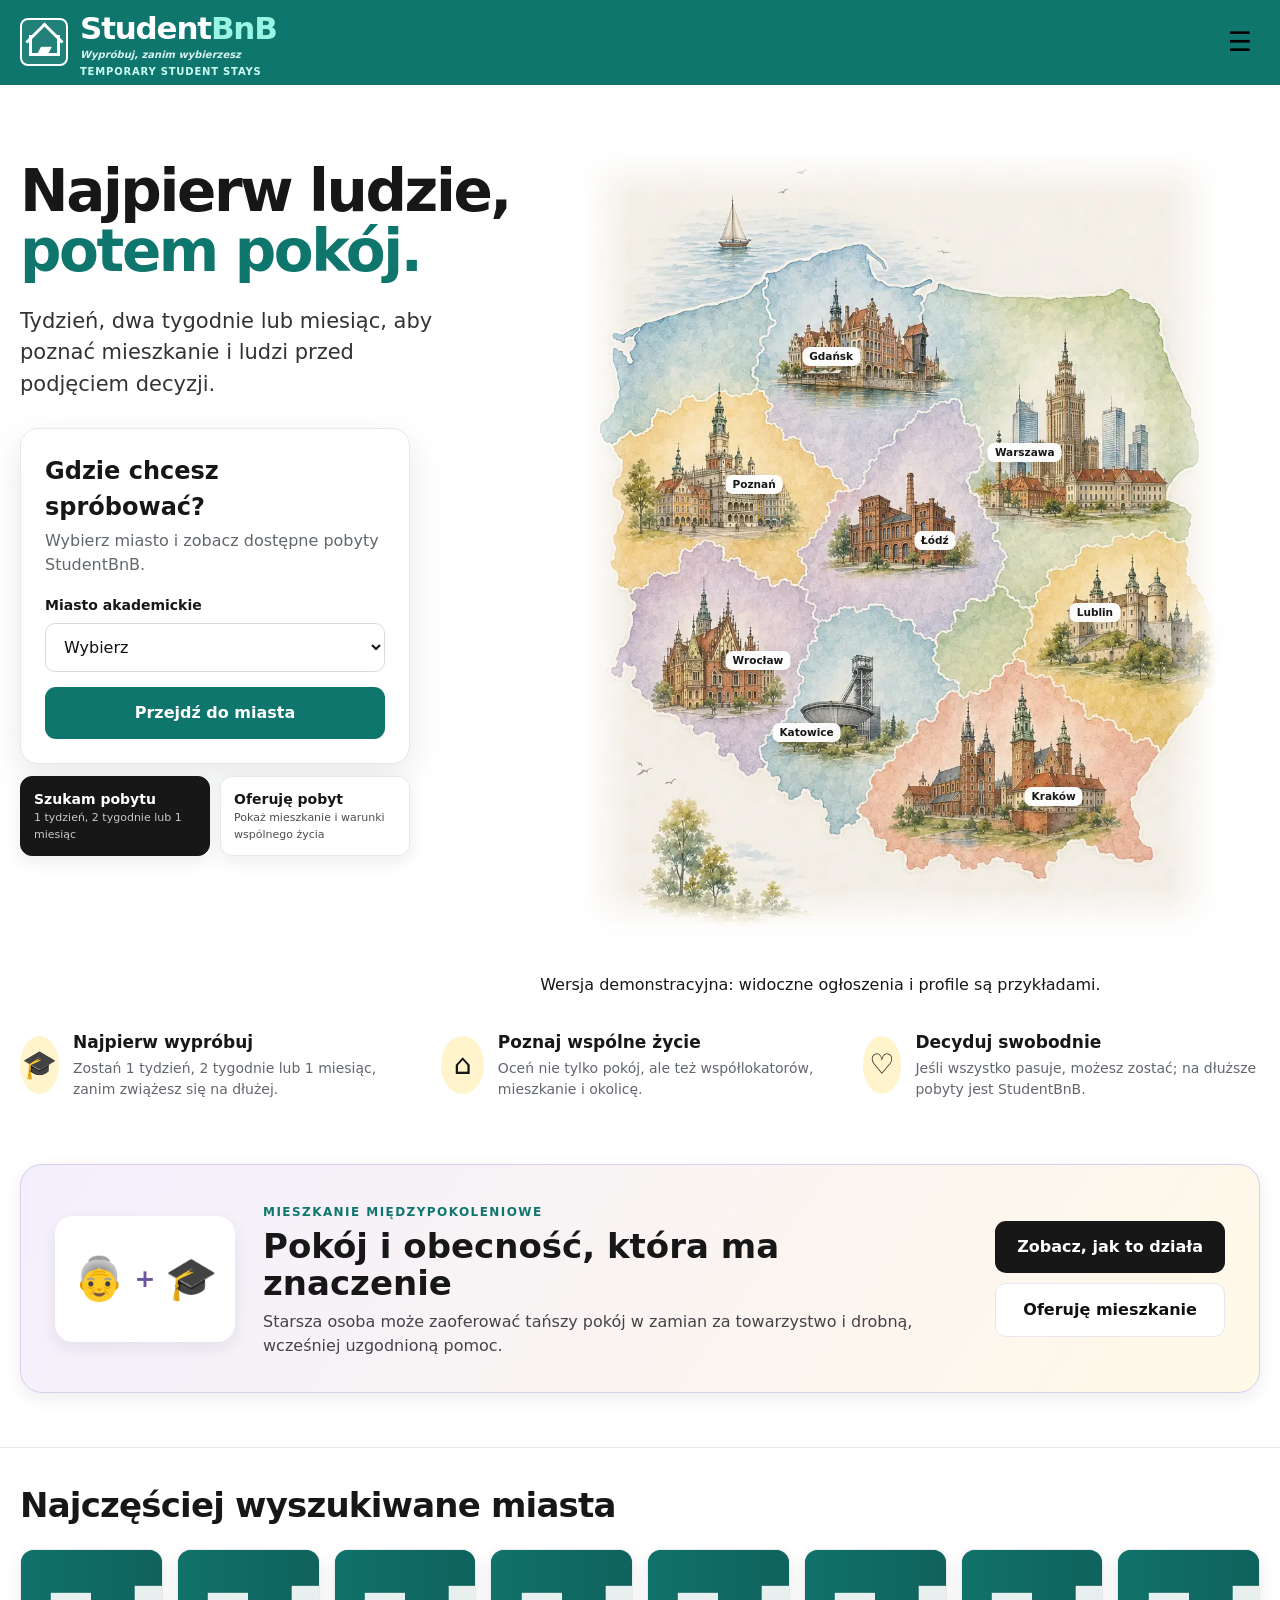
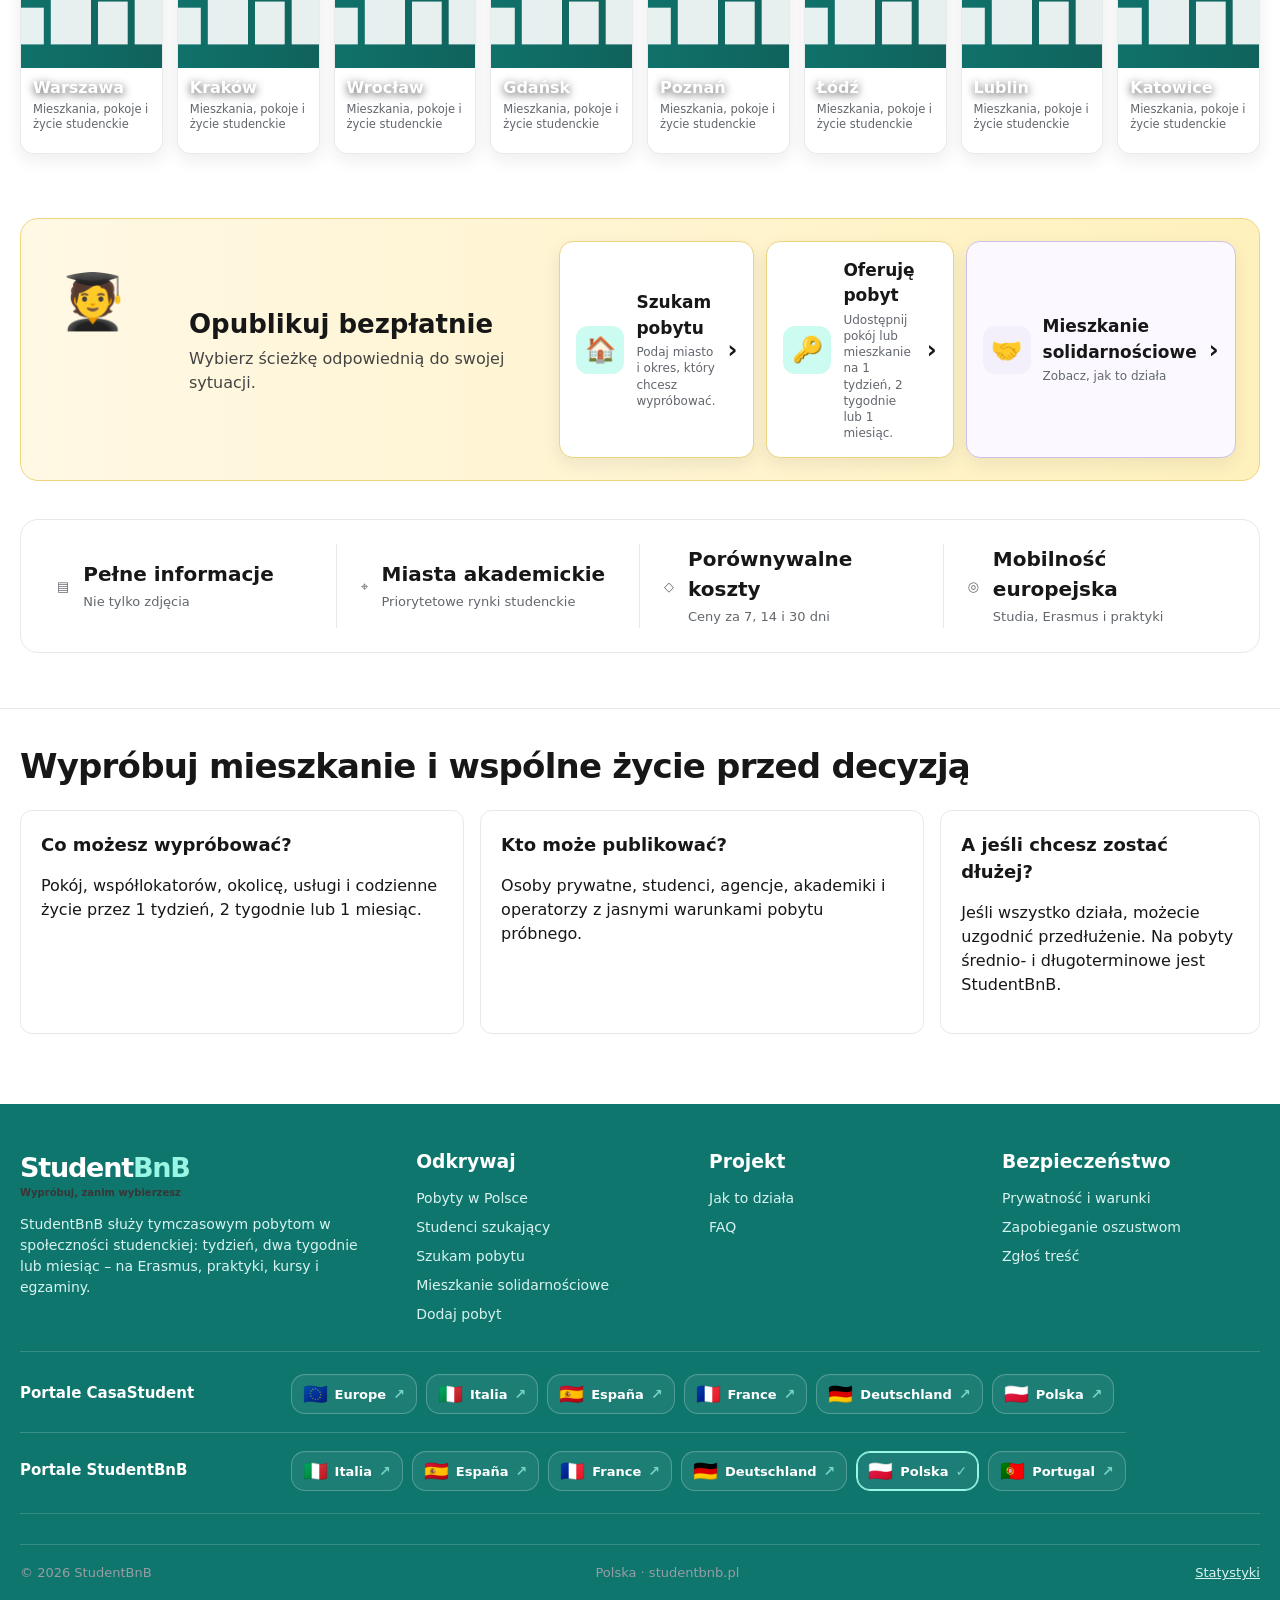
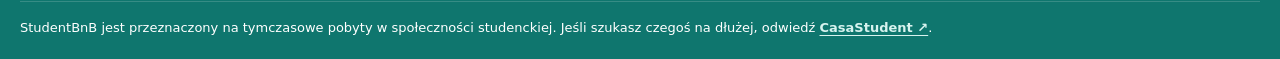
==== commit 88bd3051: "Complete trial-stay pricing and SEO rollout" ====
--- a/index.html
+++ b/index.html
@@ -1,4 +1,13 @@
-<!doctype html><html lang="pl"><head><meta charset="utf-8"><meta name="viewport" content="width=device-width,initial-scale=1"><meta name="theme-color" content="#0F766E"><link rel="stylesheet" href="assets/css/style.css"><link rel="stylesheet" href="assets/css/country.css?v=20260829-city-image-fix"><link rel="stylesheet" href="assets/css/poland-map-fix.css?v=20260826-map1"><title>StudentBnB — Wypróbuj mieszkanie i współlokatorów, zanim wybierzesz</title><meta name="description" content="Pobyty próbne dla studentów na 1 tydzień, 2 tygodnie lub 1 miesiąc. Poznaj mieszkanie, okolicę i współlokatorów, zanim zdecydujesz się zostać dłużej."><link rel="canonical" href="https://studentbnb.pl/"><link rel="stylesheet" href="assets/css/studentbnb-brand.css?v=5"></head><body><header class="site-header"><div class="container header-inner">
+<!doctype html><html lang="pl"><head><meta charset="utf-8"><meta name="viewport" content="width=device-width,initial-scale=1"><meta name="theme-color" content="#0F766E"><link rel="stylesheet" href="assets/css/style.css"><link rel="stylesheet" href="assets/css/country.css?v=20260829-city-image-fix"><link rel="stylesheet" href="assets/css/poland-map-fix.css?v=20260826-map1"><title>StudentBnB — Wypróbuj mieszkanie i współlokatorów, zanim wybierzesz</title><meta name="description" content="Pobyty próbne dla studentów na 1 tydzień, 2 tygodnie lub 1 miesiąc. Poznaj mieszkanie, okolicę i współlokatorów, zanim zdecydujesz się zostać dłużej."><link rel="canonical" href="https://studentbnb.pl/">
+<meta name="robots" content="index,follow,max-image-preview:large">
+<link rel="alternate" hreflang="it" href="https://studentbnb.it/">
+<link rel="alternate" hreflang="es" href="https://studentbnb.es/">
+<link rel="alternate" hreflang="fr" href="https://studentbnb.fr/">
+<link rel="alternate" hreflang="de" href="https://student-bnb.de/">
+<link rel="alternate" hreflang="pl" href="https://studentbnb.pl/">
+<link rel="alternate" hreflang="pt" href="https://studentbnb.pt/">
+<link rel="alternate" hreflang="x-default" href="https://studentbnb.eu/">
+<script id="studentbnb-website-schema" type="application/ld+json">{"@context":"https://schema.org","@type":"WebSite","name":"StudentBnB","url":"https://studentbnb.pl/","inLanguage":"pl-PL"}</script><link rel="stylesheet" href="assets/css/studentbnb-brand.css?v=5"></head><body><header class="site-header"><div class="container header-inner">
 <a class="brand" href="index.html" aria-label="StudentBnB home"><span class="brand-icon" aria-hidden="true"><span class="brand-cap">▰</span></span><span>Student<strong>BnB</strong><small>Wypróbuj, zanim wybierzesz</small></span></a>
 <button class="menu-button" aria-label="Menu" aria-expanded="false">☰</button>
 <nav class="main-nav" aria-label="Główna nawigacja"><a href="index.html#how">Jak to działa</a><a href="studenci.html">Studenci szukający</a><a class="nav-social-link" href="mieszkanie-miedzypokoleniowe.html">Mieszkanie solidarnościowe</a><a class="nav-feature-link" href="szukam.html">Szukam pobytu</a><a class="header-cta" href="dodaj-ogloszenie.html">Dodaj bezpłatnie</a><a class="account-link" href="#" data-login>♙ <span data-account-label>Zaloguj się</span></a></nav>
--- a/assets/css/studentbnb-brand.css
+++ b/assets/css/studentbnb-brand.css
@@ -11,3 +11,11 @@
 .casastudent-family{margin-top:18px;padding-top:16px;border-top:1px solid rgba(255,255,255,.16);font-size:13px}.casastudent-family a{font-weight:800;text-decoration:underline;text-underline-offset:3px}
 .site-footer{background:#0F766E!important;color:#fff!important;border-top-color:rgba(255,255,255,.18)!important}.site-footer .brand,.site-footer h2,.site-footer h3,.site-footer strong{color:#fff!important}.site-footer .brand strong{color:#99F6E4!important}.site-footer p,.site-footer a,.site-footer .footer-links a{color:#D8F3EF!important}.site-footer .footer-grid,.site-footer .footer-international,.site-footer .footer-bottom{border-color:rgba(255,255,255,.16)!important}.site-footer .footer-country-links a{background:rgba(255,255,255,.06)!important;border-color:rgba(255,255,255,.24)!important;color:#fff!important}.site-footer .footer-country-links a:hover,.site-footer .footer-country-links a[aria-current="page"]{border-color:#99F6E4!important;box-shadow:0 0 0 1px #99F6E4 inset}.site-footer .network-open{color:#99F6E4!important}
 @media(max-width:700px){.site-header .brand{font-size:28px;line-height:1.05}.site-header .brand small{font-size:11px;margin-top:3px}.site-header .brand>span:last-child::after{font-size:9px;margin-top:3px}.header-inner{height:auto;min-height:82px;padding:10px 0}.brand-icon{width:46px;height:46px;flex:0 0 46px}.studentbnb-duration-options{gap:7px;font-size:12px}.studentbnb-duration-options strong{padding:6px 9px}.city-hero-bg{opacity:1!important;background-position:center center!important}.city-hero-bg:before{display:none!important}.city-hero:after{background:linear-gradient(180deg,rgba(12,18,25,.06) 24%,rgba(12,18,25,.76) 100%)!important}}
+
+
+/* StudentBnB test-stay price ladder */
+.test-price-breakdown{display:flex;flex-wrap:wrap;justify-content:flex-end;gap:4px 9px;margin-top:4px;font-size:12px;font-weight:800;line-height:1.3;color:#40505a}
+.test-price-breakdown span{white-space:nowrap}
+.detail-test-prices{display:flex;flex-wrap:wrap;gap:5px 12px;margin-top:5px;font-size:13px;font-weight:800;line-height:1.35;color:#40505a}
+.monthly-reference{display:block;margin-top:5px;font-size:12px;font-weight:600;color:#68747c}
+@media(max-width:760px){.test-price-breakdown{justify-content:flex-start}.detail-test-prices{font-size:12px}}
